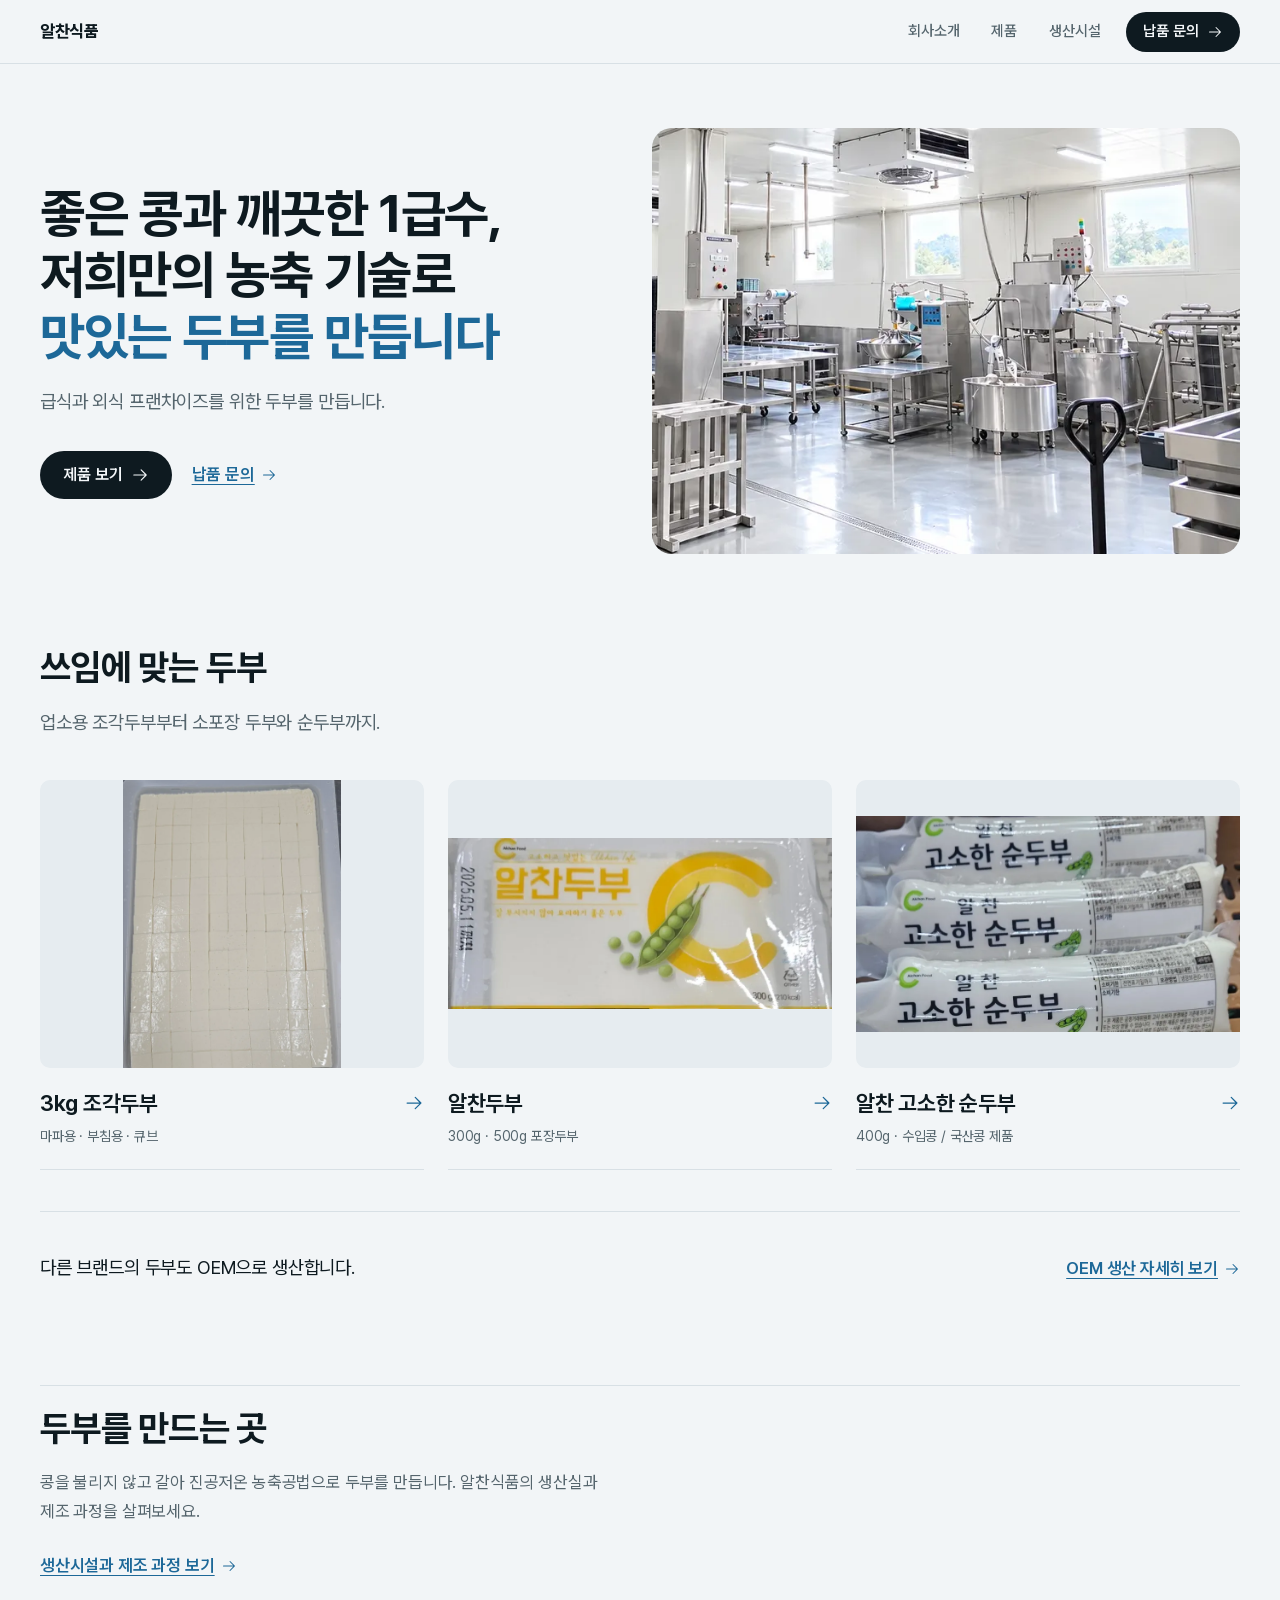
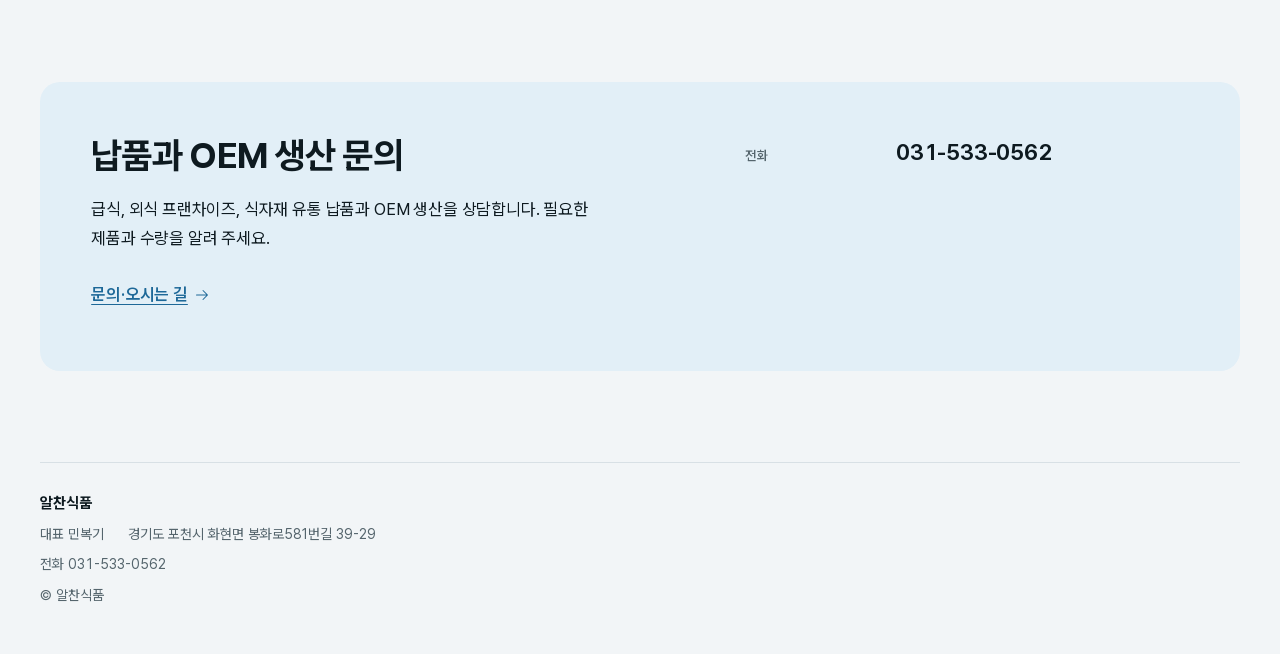
==== index.html @ 5a68316f "Deploy clearer mobile navigation and shorter homepage" ====
<!doctype html>
<html lang="ko">
<head>
<meta charset="utf-8">
<meta name="viewport" content="width=device-width, initial-scale=1">
<meta name="robots" content="noindex">
<title>알찬식품 | 1급수 지하수로 만드는 두부</title>
<meta name="description" content="경기도 포천의 두부 제조사 알찬식품입니다. 1급수 지하수로 급식과 외식 프랜차이즈용 두부를 만들고, OEM 생산을 합니다.">
<meta name="color-scheme" content="light dark">
<meta name="theme-color" content="#F2F5F7" media="(prefers-color-scheme: light)">
<meta name="theme-color" content="#0D1519" media="(prefers-color-scheme: dark)">
<meta property="og:type" content="website">
<meta property="og:locale" content="ko_KR">
<meta property="og:site_name" content="알찬식품">
<meta property="og:title" content="알찬식품 | 1급수 지하수로 만드는 두부">
<meta property="og:description" content="경기도 포천의 두부 제조사 알찬식품입니다. 1급수 지하수로 급식과 외식 프랜차이즈용 두부를 만들고, OEM 생산을 합니다.">
<link rel="icon" href="assets/favicon.svg" type="image/svg+xml">
<link rel="preload" as="image" href="assets/img/hero-production-room.webp" imagesrcset="assets/img/hero-production-room-720.webp 720w, assets/img/hero-production-room.webp 888w" imagesizes="(min-width: 64em) 608px, (min-width: 48em) 640px, calc(100vw - 32px)" fetchpriority="high">
<link rel="stylesheet" href="assets/fonts/pretendard/pretendardvariable-dynamic-subset.css">
<link rel="stylesheet" href="assets/css/site.css">
<script src="assets/js/site.js" defer></script>
<noscript><style>@media (max-width: 47.99em) { .site-header { position: static; height: auto; } .site-header__bar { flex-wrap: wrap; min-height: var(--header-h); } .menu-toggle { display: none; } .site-nav { display: block; width: 100%; padding-bottom: var(--sp-4); } }</style></noscript>
</head>
<body class="home">
<svg class="sprite" width="0" height="0" aria-hidden="true" focusable="false"><symbol id="i-arrow-right" viewBox="0 0 256 256"><path d="M221.66,133.66l-72,72a8,8,0,0,1-11.32-11.32L196.69,136H40a8,8,0,0,1,0-16H196.69L138.34,61.66a8,8,0,0,1,11.32-11.32l72,72A8,8,0,0,1,221.66,133.66Z"/></symbol><symbol id="i-list" viewBox="0 0 256 256"><path d="M224,128a8,8,0,0,1-8,8H40a8,8,0,0,1,0-16H216A8,8,0,0,1,224,128ZM40,72H216a8,8,0,0,0,0-16H40a8,8,0,0,0,0,16ZM216,184H40a8,8,0,0,0,0,16H216a8,8,0,0,0,0-16Z"/></symbol><symbol id="i-x" viewBox="0 0 256 256"><path d="M205.66,194.34a8,8,0,0,1-11.32,11.32L128,139.31,61.66,205.66a8,8,0,0,1-11.32-11.32L116.69,128,50.34,61.66A8,8,0,0,1,61.66,50.34L128,116.69l66.34-66.35a8,8,0,0,1,11.32,11.32L139.31,128Z"/></symbol></svg>
<a class="skip" href="#main">본문 바로가기</a>
<header class="site-header">
  <div class="wrap site-header__bar">
    <a class="brand" href="index.html" aria-current="page">알찬식품</a>
    <button class="menu-toggle" type="button" aria-expanded="false" aria-controls="site-nav" aria-label="메뉴"><svg class="icon i-open" aria-hidden="true"><use href="#i-list"/></svg><svg class="icon i-close" aria-hidden="true"><use href="#i-x"/></svg></button>
    <nav class="site-nav" id="site-nav" aria-label="주 메뉴">
      <ul class="site-nav__list">
        <li class="site-nav__home"><a href="index.html" aria-current="page">홈</a></li>
        <li><a href="about.html">회사소개</a></li><li><a href="products.html">제품</a></li><li><a href="facility.html">생산시설</a></li>
      </ul>
      <a class="btn btn--sm site-nav__cta" href="contact.html">납품 문의<svg class="icon" aria-hidden="true"><use href="#i-arrow-right"/></svg></a>
      <a class="site-nav__tel num" href="tel:031-533-0562">전화 031-533-0562</a>
    </nav>
  </div>
</header>
<main id="main" tabindex="-1">
<section class="hero" id="top">
  <div class="wrap hero__grid">
    <div class="hero__text">
      <h1 class="display"><span class="hero__line">좋은 콩과 깨끗한 1급수,</span> <span class="hero__line">저희만의 농축 기술로</span> <span class="hero__line hero__line--accent">맛있는 두부를 만듭니다</span></h1>
      <p class="lead">급식과 외식 프랜차이즈를 위한 두부를 만듭니다.</p>
      <div class="actions">
        <a class="btn" href="products.html">제품 보기<svg class="icon" aria-hidden="true"><use href="#i-arrow-right"/></svg></a>
        <a class="link" href="contact.html">납품 문의<svg class="icon" aria-hidden="true"><use href="#i-arrow-right"/></svg></a>
      </div>
    </div>
    <figure class="photo hero__media"><img src="assets/img/hero-production-room.webp" srcset="assets/img/hero-production-room-720.webp 720w, assets/img/hero-production-room.webp 888w" sizes="(min-width: 64em) 608px, (min-width: 48em) 640px, calc(100vw - 32px)" width="888" height="644" alt="스테인리스 설비가 놓인 알찬식품 두부 생산실" fetchpriority="high"></figure>
  </div>
</section>

<section class="sec" id="products">
  <div class="wrap">
    <div class="head">
      <h2>쓰임에 맞는 두부</h2>
      <p class="lead">업소용 조각두부부터 소포장 두부와 순두부까지.</p>
    </div>
    <div class="tiles tiles--choices">
      <article class="tile">
        <a class="product-choice" href="products.html#bulk">
          <figure class="photo"><img src="assets/img/tofu-cut-300.webp" width="900" height="1188" alt="" loading="lazy" decoding="async"></figure>
          <div class="product-choice__text">
            <h3 class="product-title-link">3kg 조각두부<svg class="icon" aria-hidden="true"><use href="#i-arrow-right"/></svg></h3>
            <p>마파용 · 부침용 · 큐브</p>
          </div>
        </a>
      </article>
      <article class="tile">
        <a class="product-choice" href="products.html#packaged">
          <figure class="photo"><img src="assets/img/alchan-300g-label.webp" width="900" height="400" alt="" loading="lazy" decoding="async"></figure>
          <div class="product-choice__text">
            <h3 class="product-title-link">알찬두부<svg class="icon" aria-hidden="true"><use href="#i-arrow-right"/></svg></h3>
            <p>300g · 500g 포장두부</p>
          </div>
        </a>
      </article>
      <article class="tile">
        <a class="product-choice" href="products.html#sundubu">
          <figure class="photo"><img src="assets/img/sundubu-row.webp" width="900" height="506" alt="" loading="lazy" decoding="async"></figure>
          <div class="product-choice__text">
            <h3 class="product-title-link">알찬 고소한 순두부<svg class="icon" aria-hidden="true"><use href="#i-arrow-right"/></svg></h3>
            <p>400g · 수입콩 / 국산콩 제품</p>
          </div>
        </a>
      </article>
    </div>
    <div class="cta-row gap-top" id="fields">
      <p>다른 브랜드의 두부도 OEM으로 생산합니다.</p>
      <a class="link" href="products.html#oem">OEM 생산 자세히 보기<svg class="icon" aria-hidden="true"><use href="#i-arrow-right"/></svg></a>
    </div>
  </div>
</section>

<section class="sec" id="method">
  <div class="wrap">
    <div class="group" id="hygiene">
      <div class="head">
        <h2>두부를 만드는 곳</h2>
        <p class="text">콩을 불리지 않고 갈아 진공저온 농축공법으로 두부를 만듭니다. 알찬식품의 생산실과 제조 과정을 살펴보세요.</p>
        <a class="link" href="facility.html">생산시설과 제조 과정 보기<svg class="icon" aria-hidden="true"><use href="#i-arrow-right"/></svg></a>
      </div>
    </div>
  </div>
</section>

<section class="sec" id="inquiry">
  <div class="wrap">
    <div class="panel">
      <div class="panel__text">
        <h2>납품과 OEM 생산 문의</h2>
        <p class="text">급식, 외식 프랜차이즈, 식자재 유통 납품과 OEM 생산을 상담합니다. 필요한 제품과 수량을 알려 주세요.</p>
      </div>
      <dl class="facts panel__contact">
        <div><dt>전화</dt><dd><a class="tel num" href="tel:031-533-0562">031-533-0562</a></dd></div>
      </dl>
      <a class="link panel__link" href="contact.html">문의·오시는 길<svg class="icon" aria-hidden="true"><use href="#i-arrow-right"/></svg></a>
    </div>
  </div>
</section>
</main>
<footer class="site-footer">
  <div class="wrap">
    <div class="site-footer__inner">
      <p class="site-footer__name">알찬식품</p>
      <p class="site-footer__row"><span>대표 민복기</span> <span>경기도 포천시 화현면 <span class="nowrap">봉화로581번길 39-29</span></span></p>
      <p class="site-footer__row num"><span>전화 <a href="tel:031-533-0562">031-533-0562</a></span></p>
      <p class="site-footer__copy">© 알찬식품</p>
    </div>
  </div>
</footer>
</body>
</html>
---- assets/fonts/pretendard/pretendardvariable-dynamic-subset.css ----
/*
Copyright (c) 2021 Kil Hyung-jin, with Reserved Font Name Pretendard.
https://github.com/orioncactus/pretendard

This Font Software is licensed under the SIL Open Font License, Version 1.1.
This license is copied below, and is also available with a FAQ at:
http://scripts.sil.org/OFL
*/
/* [0] */
@font-face {
	font-family: 'Pretendard Variable';
	font-style: normal;
	font-display: swap;
	font-weight: 45 920;
	src: url(./woff2-dynamic-subset/PretendardVariable.subset.0.woff2) format('woff2-variations');
	unicode-range: U+f9ca-fa0b, U+ff03-ff05, U+ff07, U+ff0a-ff0b, U+ff0d-ff19, U+ff1b, U+ff1d, U+ff20-ff5b, U+ff5d, U+ffe0-ffe3, U+ffe5-ffe6;
}

/* [1] */
@font-face {
	font-family: 'Pretendard Variable';
	font-style: normal;
	font-display: swap;
	font-weight: 45 920;
	src: url(./woff2-dynamic-subset/PretendardVariable.subset.1.woff2) format('woff2-variations');
	unicode-range: U+d723-d728, U+d72a-d733, U+d735-d748, U+d74a-d74f, U+d752-d753, U+d755-d757, U+d75a-d75f, U+d762-d764, U+d766-d768, U+d76a-d76b, U+d76d-d76f, U+d771-d787, U+d789-d78b, U+d78d-d78f, U+d791-d797, U+d79a, U+d79c, U+d79e-d7a3, U+f900-f909, U+f90b-f92e;
}

/* [2] */
@font-face {
	font-family: 'Pretendard Variable';
	font-style: normal;
	font-display: swap;
	font-weight: 45 920;
	src: url(./woff2-dynamic-subset/PretendardVariable.subset.2.woff2) format('woff2-variations');
	unicode-range: U+d679-d68b, U+d68e-d69e, U+d6a0, U+d6a2-d6a7, U+d6a9-d6c3, U+d6c6-d6c7, U+d6c9-d6cb, U+d6cd-d6d3, U+d6d5-d6d6, U+d6d8-d6e3, U+d6e5-d6e7, U+d6e9-d6fb, U+d6fd-d717, U+d719-d71f, U+d721-d722;
}

/* [3] */
@font-face {
	font-family: 'Pretendard Variable';
	font-style: normal;
	font-display: swap;
	font-weight: 45 920;
	src: url(./woff2-dynamic-subset/PretendardVariable.subset.3.woff2) format('woff2-variations');
	unicode-range: U+d5bc-d5c7, U+d5ca-d5cb, U+d5cd-d5cf, U+d5d1-d5d7, U+d5d9-d5da, U+d5dc, U+d5de-d5e3, U+d5e6-d5e7, U+d5e9-d5eb, U+d5ed-d5f6, U+d5f8, U+d5fa-d5ff, U+d602-d603, U+d605-d607, U+d609-d60f, U+d612-d613, U+d616-d61b, U+d61d-d637, U+d63a-d63b, U+d63d-d63f, U+d641-d647, U+d64a-d64c, U+d64e-d653, U+d656-d657, U+d659-d65b, U+d65d-d666, U+d668, U+d66a-d678;
}

/* [4] */
@font-face {
	font-family: 'Pretendard Variable';
	font-style: normal;
	font-display: swap;
	font-weight: 45 920;
	src: url(./woff2-dynamic-subset/PretendardVariable.subset.4.woff2) format('woff2-variations');
	unicode-range: U+d507, U+d509-d50b, U+d50d-d513, U+d515-d53b, U+d53e-d53f, U+d541-d543, U+d545-d54c, U+d54e, U+d550, U+d552-d557, U+d55a-d55b, U+d55d-d55f, U+d561-d564, U+d566-d567, U+d56a, U+d56c, U+d56e-d573, U+d576-d577, U+d579-d583, U+d585-d586, U+d58a-d5a4, U+d5a6-d5bb;
}

/* [5] */
@font-face {
	font-family: 'Pretendard Variable';
	font-style: normal;
	font-display: swap;
	font-weight: 45 920;
	src: url(./woff2-dynamic-subset/PretendardVariable.subset.5.woff2) format('woff2-variations');
	unicode-range: U+d464-d477, U+d47a-d47b, U+d47d-d47f, U+d481-d487, U+d489-d48a, U+d48c, U+d48e-d4e7, U+d4e9-d503, U+d505-d506;
}

/* [6] */
@font-face {
	font-family: 'Pretendard Variable';
	font-style: normal;
	font-display: swap;
	font-weight: 45 920;
	src: url(./woff2-dynamic-subset/PretendardVariable.subset.6.woff2) format('woff2-variations');
	unicode-range: U+d3bf-d3c7, U+d3ca-d3cf, U+d3d1-d3eb, U+d3ee-d3ef, U+d3f1-d3f3, U+d3f5-d3fb, U+d3fd-d400, U+d402-d45b, U+d45d-d463;
}

/* [7] */
@font-face {
	font-family: 'Pretendard Variable';
	font-style: normal;
	font-display: swap;
	font-weight: 45 920;
	src: url(./woff2-dynamic-subset/PretendardVariable.subset.7.woff2) format('woff2-variations');
	unicode-range: U+d2ff, U+d302-d304, U+d306-d30b, U+d30f, U+d311-d313, U+d315-d31b, U+d31e, U+d322-d324, U+d326-d327, U+d32a-d32b, U+d32d-d32f, U+d331-d337, U+d339-d33c, U+d33e-d37b, U+d37e-d37f, U+d381-d383, U+d385-d38b, U+d38e-d390, U+d392-d397, U+d39a-d39b, U+d39d-d39f, U+d3a1-d3a7, U+d3a9-d3aa, U+d3ac, U+d3ae-d3b3, U+d3b5-d3b7, U+d3b9-d3bb, U+d3bd-d3be;
}

/* [8] */
@font-face {
	font-family: 'Pretendard Variable';
	font-style: normal;
	font-display: swap;
	font-weight: 45 920;
	src: url(./woff2-dynamic-subset/PretendardVariable.subset.8.woff2) format('woff2-variations');
	unicode-range: U+d257-d27f, U+d281-d29b, U+d29d-d29f, U+d2a1-d2ab, U+d2ad-d2b7, U+d2ba-d2bb, U+d2bd-d2bf, U+d2c1-d2c7, U+d2c9-d2ef, U+d2f2-d2f3, U+d2f5-d2f7, U+d2f9-d2fe;
}

/* [9] */
@font-face {
	font-family: 'Pretendard Variable';
	font-style: normal;
	font-display: swap;
	font-weight: 45 920;
	src: url(./woff2-dynamic-subset/PretendardVariable.subset.9.woff2) format('woff2-variations');
	unicode-range: U+d1b4, U+d1b6-d1f3, U+d1f5-d22b, U+d22e-d22f, U+d231-d233, U+d235-d23b, U+d23d-d240, U+d242-d256;
}

/* [10] */
@font-face {
	font-family: 'Pretendard Variable';
	font-style: normal;
	font-display: swap;
	font-weight: 45 920;
	src: url(./woff2-dynamic-subset/PretendardVariable.subset.10.woff2) format('woff2-variations');
	unicode-range: U+d105-d12f, U+d132-d133, U+d135-d137, U+d139-d13f, U+d141-d142, U+d144, U+d146-d14b, U+d14e-d14f, U+d151-d153, U+d155-d15b, U+d15e-d187, U+d189-d19f, U+d1a2-d1a3, U+d1a5-d1a7, U+d1a9-d1af, U+d1b2-d1b3;
}

/* [11] */
@font-face {
	font-family: 'Pretendard Variable';
	font-style: normal;
	font-display: swap;
	font-weight: 45 920;
	src: url(./woff2-dynamic-subset/PretendardVariable.subset.11.woff2) format('woff2-variations');
	unicode-range: U+d04b-d04f, U+d051-d057, U+d059-d06b, U+d06d-d06f, U+d071-d073, U+d075-d07b, U+d07e-d0a3, U+d0a6-d0a7, U+d0a9-d0ab, U+d0ad-d0b3, U+d0b6, U+d0b8, U+d0ba-d0bf, U+d0c2-d0c3, U+d0c5-d0c7, U+d0c9-d0cf, U+d0d2, U+d0d6-d0db, U+d0de-d0df, U+d0e1-d0e3, U+d0e5-d0eb, U+d0ee-d0f0, U+d0f2-d104;
}

/* [12] */
@font-face {
	font-family: 'Pretendard Variable';
	font-style: normal;
	font-display: swap;
	font-weight: 45 920;
	src: url(./woff2-dynamic-subset/PretendardVariable.subset.12.woff2) format('woff2-variations');
	unicode-range: U+cfa2-cfc3, U+cfc5-cfdf, U+cfe2-cfe3, U+cfe5-cfe7, U+cfe9-cff4, U+cff6-cffb, U+cffd-cfff, U+d001-d003, U+d005-d017, U+d019-d033, U+d036-d037, U+d039-d03b, U+d03d-d04a;
}

/* [13] */
@font-face {
	font-family: 'Pretendard Variable';
	font-style: normal;
	font-display: swap;
	font-weight: 45 920;
	src: url(./woff2-dynamic-subset/PretendardVariable.subset.13.woff2) format('woff2-variations');
	unicode-range: U+cef0-cef3, U+cef6, U+cef9-ceff, U+cf01-cf03, U+cf05-cf07, U+cf09-cf0f, U+cf11-cf12, U+cf14-cf1b, U+cf1d-cf1f, U+cf21-cf2f, U+cf31-cf53, U+cf56-cf57, U+cf59-cf5b, U+cf5d-cf63, U+cf66, U+cf68, U+cf6a-cf6f, U+cf71-cf84, U+cf86-cf8b, U+cf8d-cfa1;
}

/* [14] */
@font-face {
	font-family: 'Pretendard Variable';
	font-style: normal;
	font-display: swap;
	font-weight: 45 920;
	src: url(./woff2-dynamic-subset/PretendardVariable.subset.14.woff2) format('woff2-variations');
	unicode-range: U+ce3c-ce57, U+ce5a-ce5b, U+ce5d-ce5f, U+ce61-ce67, U+ce6a, U+ce6c, U+ce6e-ce73, U+ce76-ce77, U+ce79-ce7b, U+ce7d-ce83, U+ce85-ce88, U+ce8a-ce8f, U+ce91-ce93, U+ce95-ce97, U+ce99-ce9f, U+cea2, U+cea4-ceab, U+cead-cee3, U+cee6-cee7, U+cee9-ceeb, U+ceed-ceef;
}

/* [15] */
@font-face {
	font-family: 'Pretendard Variable';
	font-style: normal;
	font-display: swap;
	font-weight: 45 920;
	src: url(./woff2-dynamic-subset/PretendardVariable.subset.15.woff2) format('woff2-variations');
	unicode-range: U+cd92-cd93, U+cd96-cd97, U+cd99-cd9b, U+cd9d-cda3, U+cda6-cda8, U+cdaa-cdaf, U+cdb1-cdc3, U+cdc5-cdcb, U+cdcd-cde7, U+cde9-ce03, U+ce05-ce1f, U+ce22-ce34, U+ce36-ce3b;
}

/* [16] */
@font-face {
	font-family: 'Pretendard Variable';
	font-style: normal;
	font-display: swap;
	font-weight: 45 920;
	src: url(./woff2-dynamic-subset/PretendardVariable.subset.16.woff2) format('woff2-variations');
	unicode-range: U+ccef-cd07, U+cd0a-cd0b, U+cd0d-cd1a, U+cd1c, U+cd1e-cd2b, U+cd2d-cd5b, U+cd5d-cd77, U+cd79-cd91;
}

/* [17] */
@font-face {
	font-family: 'Pretendard Variable';
	font-style: normal;
	font-display: swap;
	font-weight: 45 920;
	src: url(./woff2-dynamic-subset/PretendardVariable.subset.17.woff2) format('woff2-variations');
	unicode-range: U+cc3f-cc43, U+cc46-cc47, U+cc49-cc4b, U+cc4d-cc53, U+cc55-cc58, U+cc5a-cc5f, U+cc61-cc97, U+cc9a-cc9b, U+cc9d-cc9f, U+cca1-cca7, U+ccaa, U+ccac, U+ccae-ccb3, U+ccb6-ccb7, U+ccb9-ccbb, U+ccbd-cccf, U+ccd1-cce3, U+cce5-ccee;
}

/* [18] */
@font-face {
	font-family: 'Pretendard Variable';
	font-style: normal;
	font-display: swap;
	font-weight: 45 920;
	src: url(./woff2-dynamic-subset/PretendardVariable.subset.18.woff2) format('woff2-variations');
	unicode-range: U+cb91-cbd3, U+cbd5-cbe3, U+cbe5-cc0b, U+cc0e-cc0f, U+cc11-cc13, U+cc15-cc1b, U+cc1d-cc20, U+cc23-cc27, U+cc2a-cc2b, U+cc2d, U+cc2f, U+cc31-cc37, U+cc3a, U+cc3c;
}

/* [19] */
@font-face {
	font-family: 'Pretendard Variable';
	font-style: normal;
	font-display: swap;
	font-weight: 45 920;
	src: url(./woff2-dynamic-subset/PretendardVariable.subset.19.woff2) format('woff2-variations');
	unicode-range: U+caf4-cb47, U+cb4a-cb90;
}

/* [20] */
@font-face {
	font-family: 'Pretendard Variable';
	font-style: normal;
	font-display: swap;
	font-weight: 45 920;
	src: url(./woff2-dynamic-subset/PretendardVariable.subset.20.woff2) format('woff2-variations');
	unicode-range: U+ca4a-ca4b, U+ca4e-ca4f, U+ca51-ca53, U+ca55-ca5b, U+ca5d-ca60, U+ca62-ca83, U+ca85-cabb, U+cabe-cabf, U+cac1-cac3, U+cac5-cacb, U+cacd-cad0, U+cad2, U+cad4-cad8, U+cada-caf3;
}

/* [21] */
@font-face {
	font-family: 'Pretendard Variable';
	font-style: normal;
	font-display: swap;
	font-weight: 45 920;
	src: url(./woff2-dynamic-subset/PretendardVariable.subset.21.woff2) format('woff2-variations');
	unicode-range: U+c996-c997, U+c99a-c99c, U+c99e-c9bf, U+c9c2-c9c3, U+c9c5-c9c7, U+c9c9-c9cf, U+c9d2, U+c9d4, U+c9d7-c9d8, U+c9db, U+c9de-c9df, U+c9e1-c9e3, U+c9e5-c9e6, U+c9e8-c9eb, U+c9ee-c9f0, U+c9f2-c9f7, U+c9f9-ca0b, U+ca0d-ca28, U+ca2a-ca49;
}

/* [22] */
@font-face {
	font-family: 'Pretendard Variable';
	font-style: normal;
	font-display: swap;
	font-weight: 45 920;
	src: url(./woff2-dynamic-subset/PretendardVariable.subset.22.woff2) format('woff2-variations');
	unicode-range: U+c8e9-c8f4, U+c8f6-c8fb, U+c8fe-c8ff, U+c901-c903, U+c905-c90b, U+c90e-c910, U+c912-c917, U+c919-c92b, U+c92d-c94f, U+c951-c953, U+c955-c96b, U+c96d-c973, U+c975-c987, U+c98a-c98b, U+c98d-c98f, U+c991-c995;
}

/* [23] */
@font-face {
	font-family: 'Pretendard Variable';
	font-style: normal;
	font-display: swap;
	font-weight: 45 920;
	src: url(./woff2-dynamic-subset/PretendardVariable.subset.23.woff2) format('woff2-variations');
	unicode-range: U+c841-c84b, U+c84d-c86f, U+c872-c873, U+c875-c877, U+c879-c87f, U+c882-c884, U+c887-c88a, U+c88d-c8c3, U+c8c5-c8df, U+c8e1-c8e8;
}

/* [24] */
@font-face {
	font-family: 'Pretendard Variable';
	font-style: normal;
	font-display: swap;
	font-weight: 45 920;
	src: url(./woff2-dynamic-subset/PretendardVariable.subset.24.woff2) format('woff2-variations');
	unicode-range: U+c779-c77b, U+c77e-c782, U+c786, U+c78b, U+c78d, U+c78f, U+c792-c793, U+c795, U+c797, U+c799-c79f, U+c7a2, U+c7a7-c7ab, U+c7ae-c7bb, U+c7bd-c7c0, U+c7c2-c7c7, U+c7c9-c7dc, U+c7de-c7ff, U+c802-c803, U+c805-c807, U+c809, U+c80b-c80f, U+c812, U+c814, U+c817-c81b, U+c81e-c81f, U+c821-c823, U+c825-c82e, U+c830-c837, U+c839-c83b, U+c83d-c840;
}

/* [25] */
@font-face {
	font-family: 'Pretendard Variable';
	font-style: normal;
	font-display: swap;
	font-weight: 45 920;
	src: url(./woff2-dynamic-subset/PretendardVariable.subset.25.woff2) format('woff2-variations');
	unicode-range: U+c6bb-c6bf, U+c6c2, U+c6c4, U+c6c6-c6cb, U+c6ce-c6cf, U+c6d1-c6d3, U+c6d5-c6db, U+c6dd-c6df, U+c6e1-c6e7, U+c6e9-c6eb, U+c6ed-c6ef, U+c6f1-c6f8, U+c6fa-c703, U+c705-c707, U+c709-c70b, U+c70d-c716, U+c718, U+c71a-c71f, U+c722-c723, U+c725-c727, U+c729-c734, U+c736-c73b, U+c73e-c73f, U+c741-c743, U+c745-c74b, U+c74e-c750, U+c752-c757, U+c759-c773, U+c776-c777;
}

/* [26] */
@font-face {
	font-family: 'Pretendard Variable';
	font-style: normal;
	font-display: swap;
	font-weight: 45 920;
	src: url(./woff2-dynamic-subset/PretendardVariable.subset.26.woff2) format('woff2-variations');
	unicode-range: U+c5f5-c5fb, U+c5fe, U+c602-c605, U+c607, U+c609-c60f, U+c611-c61a, U+c61c-c623, U+c626-c627, U+c629-c62b, U+c62d, U+c62f-c632, U+c636, U+c638, U+c63a-c63f, U+c642-c643, U+c645-c647, U+c649-c652, U+c656-c65b, U+c65d-c65f, U+c661-c663, U+c665-c677, U+c679-c67b, U+c67d-c693, U+c696-c697, U+c699-c69b, U+c69d-c6a3, U+c6a6, U+c6a8, U+c6aa-c6af, U+c6b2-c6b3, U+c6b5-c6b7, U+c6b9-c6ba;
}

/* [27] */
@font-face {
	font-family: 'Pretendard Variable';
	font-style: normal;
	font-display: swap;
	font-weight: 45 920;
	src: url(./woff2-dynamic-subset/PretendardVariable.subset.27.woff2) format('woff2-variations');
	unicode-range: U+c517-c527, U+c52a-c52b, U+c52d-c52f, U+c531-c538, U+c53a, U+c53c, U+c53e-c543, U+c546-c547, U+c54b, U+c54d-c552, U+c556, U+c55a-c55b, U+c55d, U+c55f, U+c562-c563, U+c565-c567, U+c569-c56f, U+c572, U+c574, U+c576-c57b, U+c57e-c57f, U+c581-c583, U+c585-c586, U+c588-c58b, U+c58e, U+c590, U+c592-c596, U+c599-c5b3, U+c5b6-c5b7, U+c5ba, U+c5be-c5c3, U+c5ca-c5cb, U+c5cd, U+c5cf, U+c5d2-c5d3, U+c5d5-c5d7, U+c5d9-c5df, U+c5e1-c5e2, U+c5e4, U+c5e6-c5eb, U+c5ef, U+c5f1-c5f3;
}

/* [28] */
@font-face {
	font-family: 'Pretendard Variable';
	font-style: normal;
	font-display: swap;
	font-weight: 45 920;
	src: url(./woff2-dynamic-subset/PretendardVariable.subset.28.woff2) format('woff2-variations');
	unicode-range: U+c475-c4ef, U+c4f2-c4f3, U+c4f5-c4f7, U+c4f9-c4ff, U+c502-c50b, U+c50d-c516;
}

/* [29] */
@font-face {
	font-family: 'Pretendard Variable';
	font-style: normal;
	font-display: swap;
	font-weight: 45 920;
	src: url(./woff2-dynamic-subset/PretendardVariable.subset.29.woff2) format('woff2-variations');
	unicode-range: U+c3d0-c3d7, U+c3da-c3db, U+c3dd-c3de, U+c3e1-c3ec, U+c3ee-c3f3, U+c3f5-c42b, U+c42d-c463, U+c466-c474;
}

/* [30] */
@font-face {
	font-family: 'Pretendard Variable';
	font-style: normal;
	font-display: swap;
	font-weight: 45 920;
	src: url(./woff2-dynamic-subset/PretendardVariable.subset.30.woff2) format('woff2-variations');
	unicode-range: U+c32b-c367, U+c36a-c36b, U+c36d-c36f, U+c371-c377, U+c37a-c37b, U+c37e-c383, U+c385-c387, U+c389-c3cf;
}

/* [31] */
@font-face {
	font-family: 'Pretendard Variable';
	font-style: normal;
	font-display: swap;
	font-weight: 45 920;
	src: url(./woff2-dynamic-subset/PretendardVariable.subset.31.woff2) format('woff2-variations');
	unicode-range: U+c26a-c26b, U+c26d-c26f, U+c271-c273, U+c275-c27b, U+c27e-c287, U+c289-c28f, U+c291-c297, U+c299-c29a, U+c29c-c2a3, U+c2a5-c2a7, U+c2a9-c2ab, U+c2ad-c2b3, U+c2b6, U+c2b8, U+c2ba-c2bb, U+c2bd-c2db, U+c2de-c2df, U+c2e1-c2e2, U+c2e5-c2ea, U+c2ee, U+c2f0, U+c2f2-c2f5, U+c2f7, U+c2fa-c2fb, U+c2fd-c2ff, U+c301-c307, U+c309-c30c, U+c30e-c312, U+c315-c323, U+c325-c328, U+c32a;
}

/* [32] */
@font-face {
	font-family: 'Pretendard Variable';
	font-style: normal;
	font-display: swap;
	font-weight: 45 920;
	src: url(./woff2-dynamic-subset/PretendardVariable.subset.32.woff2) format('woff2-variations');
	unicode-range: U+c1bc-c1c3, U+c1c5-c1df, U+c1e1-c1fb, U+c1fd-c203, U+c205-c20c, U+c20e, U+c210-c217, U+c21a-c21b, U+c21d-c21e, U+c221-c227, U+c229-c22a, U+c22c, U+c22e, U+c230, U+c233-c24f, U+c251-c257, U+c259-c269;
}

/* [33] */
@font-face {
	font-family: 'Pretendard Variable';
	font-style: normal;
	font-display: swap;
	font-weight: 45 920;
	src: url(./woff2-dynamic-subset/PretendardVariable.subset.33.woff2) format('woff2-variations');
	unicode-range: U+c101-c11b, U+c11f, U+c121-c123, U+c125-c12b, U+c12e, U+c132-c137, U+c13a-c13b, U+c13d-c13f, U+c141-c147, U+c14a, U+c14c-c153, U+c155-c157, U+c159-c15b, U+c15d-c166, U+c169-c16f, U+c171-c177, U+c179-c18b, U+c18e-c18f, U+c191-c193, U+c195-c19b, U+c19d-c19e, U+c1a0, U+c1a2-c1a4, U+c1a6-c1bb;
}

/* [34] */
@font-face {
	font-family: 'Pretendard Variable';
	font-style: normal;
	font-display: swap;
	font-weight: 45 920;
	src: url(./woff2-dynamic-subset/PretendardVariable.subset.34.woff2) format('woff2-variations');
	unicode-range: U+c049-c057, U+c059-c05b, U+c05d-c05f, U+c061-c067, U+c069-c08f, U+c091-c0ab, U+c0ae-c0af, U+c0b1-c0b3, U+c0b5, U+c0b7-c0bb, U+c0be, U+c0c2-c0c7, U+c0ca-c0cb, U+c0cd-c0cf, U+c0d1-c0d7, U+c0d9-c0da, U+c0dc, U+c0de-c0e3, U+c0e5-c0eb, U+c0ed-c0f3, U+c0f6, U+c0f8, U+c0fa-c0ff;
}

/* [35] */
@font-face {
	font-family: 'Pretendard Variable';
	font-style: normal;
	font-display: swap;
	font-weight: 45 920;
	src: url(./woff2-dynamic-subset/PretendardVariable.subset.35.woff2) format('woff2-variations');
	unicode-range: U+bfa7-bfaf, U+bfb1-bfc4, U+bfc6-bfcb, U+bfce-bfcf, U+bfd1-bfd3, U+bfd5-bfdb, U+bfdd-c048;
}

/* [36] */
@font-face {
	font-family: 'Pretendard Variable';
	font-style: normal;
	font-display: swap;
	font-weight: 45 920;
	src: url(./woff2-dynamic-subset/PretendardVariable.subset.36.woff2) format('woff2-variations');
	unicode-range: U+bf07, U+bf09-bf3f, U+bf41-bf4f, U+bf52-bf54, U+bf56-bfa6;
}

/* [37] */
@font-face {
	font-family: 'Pretendard Variable';
	font-style: normal;
	font-display: swap;
	font-weight: 45 920;
	src: url(./woff2-dynamic-subset/PretendardVariable.subset.37.woff2) format('woff2-variations');
	unicode-range: U+be56, U+be58, U+be5c-be5f, U+be62-be63, U+be65-be67, U+be69-be74, U+be76-be7b, U+be7e-be7f, U+be81-be8e, U+be90, U+be92-bea7, U+bea9-becf, U+bed2-bed3, U+bed5-bed6, U+bed9-bee3, U+bee6-bf06;
}

/* [38] */
@font-face {
	font-family: 'Pretendard Variable';
	font-style: normal;
	font-display: swap;
	font-weight: 45 920;
	src: url(./woff2-dynamic-subset/PretendardVariable.subset.38.woff2) format('woff2-variations');
	unicode-range: U+bdb0-bdd3, U+bdd5-bdef, U+bdf1-be0b, U+be0d-be0f, U+be11-be13, U+be15-be43, U+be46-be47, U+be49-be4b, U+be4d-be53;
}

/* [39] */
@font-face {
	font-family: 'Pretendard Variable';
	font-style: normal;
	font-display: swap;
	font-weight: 45 920;
	src: url(./woff2-dynamic-subset/PretendardVariable.subset.39.woff2) format('woff2-variations');
	unicode-range: U+bd03, U+bd06, U+bd08, U+bd0a-bd0f, U+bd11-bd22, U+bd25-bd47, U+bd49-bd58, U+bd5a-bd7f, U+bd82-bd83, U+bd85-bd87, U+bd8a-bd8f, U+bd91-bd92, U+bd94, U+bd96-bd98, U+bd9a-bdaf;
}

/* [40] */
@font-face {
	font-family: 'Pretendard Variable';
	font-style: normal;
	font-display: swap;
	font-weight: 45 920;
	src: url(./woff2-dynamic-subset/PretendardVariable.subset.40.woff2) format('woff2-variations');
	unicode-range: U+bc4e-bc83, U+bc86-bc87, U+bc89-bc8b, U+bc8d-bc93, U+bc96, U+bc98, U+bc9b-bc9f, U+bca2-bca3, U+bca5-bca7, U+bca9-bcb2, U+bcb4-bcbb, U+bcbe-bcbf, U+bcc1-bcc3, U+bcc5-bccc, U+bcce-bcd0, U+bcd2-bcd4, U+bcd6-bcf3, U+bcf7, U+bcf9-bcfb, U+bcfd-bd02;
}

/* [41] */
@font-face {
	font-family: 'Pretendard Variable';
	font-style: normal;
	font-display: swap;
	font-weight: 45 920;
	src: url(./woff2-dynamic-subset/PretendardVariable.subset.41.woff2) format('woff2-variations');
	unicode-range: U+bb90-bba3, U+bba5-bbab, U+bbad-bbbf, U+bbc1-bbf7, U+bbfa-bbfb, U+bbfd-bbfe, U+bc01-bc07, U+bc09-bc0a, U+bc0e, U+bc10, U+bc12-bc13, U+bc17, U+bc19-bc1a, U+bc1e, U+bc20-bc23, U+bc26, U+bc28, U+bc2a-bc2c, U+bc2e-bc2f, U+bc32-bc33, U+bc35-bc37, U+bc39-bc3f, U+bc41-bc42, U+bc44, U+bc46-bc48, U+bc4a-bc4d;
}

/* [42] */
@font-face {
	font-family: 'Pretendard Variable';
	font-style: normal;
	font-display: swap;
	font-weight: 45 920;
	src: url(./woff2-dynamic-subset/PretendardVariable.subset.42.woff2) format('woff2-variations');
	unicode-range: U+bae6-bafb, U+bafd-bb17, U+bb19-bb33, U+bb37, U+bb39-bb3a, U+bb3d-bb43, U+bb45-bb46, U+bb48, U+bb4a-bb4f, U+bb51-bb53, U+bb55-bb57, U+bb59-bb62, U+bb64-bb8f;
}

/* [43] */
@font-face {
	font-family: 'Pretendard Variable';
	font-style: normal;
	font-display: swap;
	font-weight: 45 920;
	src: url(./woff2-dynamic-subset/PretendardVariable.subset.43.woff2) format('woff2-variations');
	unicode-range: U+ba30-ba37, U+ba3a-ba3b, U+ba3d-ba3f, U+ba41-ba47, U+ba49-ba4a, U+ba4c, U+ba4e-ba53, U+ba56-ba57, U+ba59-ba5b, U+ba5d-ba63, U+ba65-ba66, U+ba68-ba6f, U+ba71-ba73, U+ba75-ba77, U+ba79-ba84, U+ba86, U+ba88-baa7, U+baaa, U+baad-baaf, U+bab1-bab7, U+baba, U+babc, U+babe-bae5;
}

/* [44] */
@font-face {
	font-family: 'Pretendard Variable';
	font-style: normal;
	font-display: swap;
	font-weight: 45 920;
	src: url(./woff2-dynamic-subset/PretendardVariable.subset.44.woff2) format('woff2-variations');
	unicode-range: U+b96e-b973, U+b976-b977, U+b979-b97b, U+b97d-b983, U+b986, U+b988, U+b98a-b98d, U+b98f-b9ab, U+b9ae-b9af, U+b9b1-b9b3, U+b9b5-b9bb, U+b9be, U+b9c0, U+b9c2-b9c7, U+b9ca-b9cb, U+b9cd, U+b9d2-b9d7, U+b9da, U+b9dc, U+b9df-b9e0, U+b9e2, U+b9e6-b9e7, U+b9e9-b9f3, U+b9f6, U+b9f8, U+b9fb-ba2f;
}

/* [45] */
@font-face {
	font-family: 'Pretendard Variable';
	font-style: normal;
	font-display: swap;
	font-weight: 45 920;
	src: url(./woff2-dynamic-subset/PretendardVariable.subset.45.woff2) format('woff2-variations');
	unicode-range: U+b8bf-b8cb, U+b8cd-b8e0, U+b8e2-b8e7, U+b8ea-b8eb, U+b8ed-b8ef, U+b8f1-b8f7, U+b8fa, U+b8fc, U+b8fe-b903, U+b905-b917, U+b919-b91f, U+b921-b93b, U+b93d-b957, U+b95a-b95b, U+b95d-b95f, U+b961-b967, U+b969-b96c;
}

/* [46] */
@font-face {
	font-family: 'Pretendard Variable';
	font-style: normal;
	font-display: swap;
	font-weight: 45 920;
	src: url(./woff2-dynamic-subset/PretendardVariable.subset.46.woff2) format('woff2-variations');
	unicode-range: U+b80d-b80f, U+b811-b817, U+b81a, U+b81c-b823, U+b826-b827, U+b829-b82b, U+b82d-b833, U+b836, U+b83a-b83f, U+b841-b85b, U+b85e-b85f, U+b861-b863, U+b865-b86b, U+b86e, U+b870, U+b872-b8af, U+b8b1-b8be;
}

/* [47] */
@font-face {
	font-family: 'Pretendard Variable';
	font-style: normal;
	font-display: swap;
	font-weight: 45 920;
	src: url(./woff2-dynamic-subset/PretendardVariable.subset.47.woff2) format('woff2-variations');
	unicode-range: U+b74d-b75f, U+b761-b763, U+b765-b774, U+b776-b77b, U+b77e-b77f, U+b781-b783, U+b785-b78b, U+b78e, U+b792-b796, U+b79a-b79b, U+b79d-b7a7, U+b7aa, U+b7ae-b7b3, U+b7b6-b7c8, U+b7ca-b7eb, U+b7ee-b7ef, U+b7f1-b7f3, U+b7f5-b7fb, U+b7fe, U+b802-b806, U+b80a-b80b;
}

/* [48] */
@font-face {
	font-family: 'Pretendard Variable';
	font-style: normal;
	font-display: swap;
	font-weight: 45 920;
	src: url(./woff2-dynamic-subset/PretendardVariable.subset.48.woff2) format('woff2-variations');
	unicode-range: U+b6a7-b6aa, U+b6ac-b6b0, U+b6b2-b6ef, U+b6f1-b727, U+b72a-b72b, U+b72d-b72e, U+b731-b737, U+b739-b73a, U+b73c-b743, U+b745-b74c;
}

/* [49] */
@font-face {
	font-family: 'Pretendard Variable';
	font-style: normal;
	font-display: swap;
	font-weight: 45 920;
	src: url(./woff2-dynamic-subset/PretendardVariable.subset.49.woff2) format('woff2-variations');
	unicode-range: U+b605-b60f, U+b612-b617, U+b619-b624, U+b626-b69b, U+b69e-b6a3, U+b6a5-b6a6;
}

/* [50] */
@font-face {
	font-family: 'Pretendard Variable';
	font-style: normal;
	font-display: swap;
	font-weight: 45 920;
	src: url(./woff2-dynamic-subset/PretendardVariable.subset.50.woff2) format('woff2-variations');
	unicode-range: U+b55f, U+b562-b583, U+b585-b59f, U+b5a2-b5a3, U+b5a5-b5a7, U+b5a9-b5b2, U+b5b5-b5ba, U+b5bd-b604;
}

/* [51] */
@font-face {
	font-family: 'Pretendard Variable';
	font-style: normal;
	font-display: swap;
	font-weight: 45 920;
	src: url(./woff2-dynamic-subset/PretendardVariable.subset.51.woff2) format('woff2-variations');
	unicode-range: U+b4a5-b4b6, U+b4b8-b4bf, U+b4c1-b4c7, U+b4c9-b4db, U+b4de-b4df, U+b4e1-b4e2, U+b4e5-b4eb, U+b4ee, U+b4f0, U+b4f2-b513, U+b516-b517, U+b519-b51a, U+b51d-b523, U+b526, U+b528, U+b52b-b52f, U+b532-b533, U+b535-b537, U+b539-b53f, U+b541-b544, U+b546-b54b, U+b54d-b54f, U+b551-b55b, U+b55d-b55e;
}

/* [52] */
@font-face {
	font-family: 'Pretendard Variable';
	font-style: normal;
	font-display: swap;
	font-weight: 45 920;
	src: url(./woff2-dynamic-subset/PretendardVariable.subset.52.woff2) format('woff2-variations');
	unicode-range: U+b3f8-b3fb, U+b3fd-b40f, U+b411-b417, U+b419-b41b, U+b41d-b41f, U+b421-b427, U+b42a-b42b, U+b42d-b44f, U+b452-b453, U+b455-b457, U+b459-b45f, U+b462-b464, U+b466-b46b, U+b46d-b47f, U+b481-b4a3;
}

/* [53] */
@font-face {
	font-family: 'Pretendard Variable';
	font-style: normal;
	font-display: swap;
	font-weight: 45 920;
	src: url(./woff2-dynamic-subset/PretendardVariable.subset.53.woff2) format('woff2-variations');
	unicode-range: U+b342-b353, U+b356-b357, U+b359-b35b, U+b35d-b35e, U+b360-b363, U+b366, U+b368, U+b36a-b36d, U+b36f, U+b372-b373, U+b375-b377, U+b379-b37f, U+b381-b382, U+b384, U+b386-b38b, U+b38d-b3c3, U+b3c6-b3c7, U+b3c9-b3ca, U+b3cd-b3d3, U+b3d6, U+b3d8, U+b3da-b3f7;
}

/* [54] */
@font-face {
	font-family: 'Pretendard Variable';
	font-style: normal;
	font-display: swap;
	font-weight: 45 920;
	src: url(./woff2-dynamic-subset/PretendardVariable.subset.54.woff2) format('woff2-variations');
	unicode-range: U+b27c-b283, U+b285-b28f, U+b292-b293, U+b295-b297, U+b29a-b29f, U+b2a1-b2a4, U+b2a7-b2a9, U+b2ab, U+b2ad-b2c7, U+b2ca-b2cb, U+b2cd-b2cf, U+b2d1-b2d7, U+b2da, U+b2dc, U+b2de-b2e3, U+b2e7, U+b2e9-b2ea, U+b2ef-b2f3, U+b2f6, U+b2f8, U+b2fa-b2fb, U+b2fd-b2fe, U+b302-b303, U+b305-b307, U+b309-b30f, U+b312, U+b316-b31b, U+b31d-b341;
}

/* [55] */
@font-face {
	font-family: 'Pretendard Variable';
	font-style: normal;
	font-display: swap;
	font-weight: 45 920;
	src: url(./woff2-dynamic-subset/PretendardVariable.subset.55.woff2) format('woff2-variations');
	unicode-range: U+b1d6-b1e7, U+b1e9-b1fc, U+b1fe-b203, U+b206-b207, U+b209-b20b, U+b20d-b213, U+b216-b21f, U+b221-b257, U+b259-b273, U+b275-b27b;
}

/* [56] */
@font-face {
	font-family: 'Pretendard Variable';
	font-style: normal;
	font-display: swap;
	font-weight: 45 920;
	src: url(./woff2-dynamic-subset/PretendardVariable.subset.56.woff2) format('woff2-variations');
	unicode-range: U+b120-b122, U+b126-b127, U+b129-b12b, U+b12d-b133, U+b136, U+b138, U+b13a-b13f, U+b142-b143, U+b145-b14f, U+b151-b153, U+b156-b157, U+b159-b177, U+b17a-b17b, U+b17d-b17f, U+b181-b187, U+b189-b18c, U+b18e-b191, U+b195-b1a7, U+b1a9-b1cb, U+b1cd-b1d5;
}

/* [57] */
@font-face {
	font-family: 'Pretendard Variable';
	font-style: normal;
	font-display: swap;
	font-weight: 45 920;
	src: url(./woff2-dynamic-subset/PretendardVariable.subset.57.woff2) format('woff2-variations');
	unicode-range: U+b05f-b07b, U+b07e-b07f, U+b081-b083, U+b085-b08b, U+b08d-b097, U+b09b, U+b09d-b09f, U+b0a2-b0a7, U+b0aa, U+b0b0, U+b0b2, U+b0b6-b0b7, U+b0b9-b0bb, U+b0bd-b0c3, U+b0c6-b0c7, U+b0ca-b0cf, U+b0d1-b0df, U+b0e1-b0e4, U+b0e6-b107, U+b10a-b10b, U+b10d-b10f, U+b111-b112, U+b114-b117, U+b119-b11a, U+b11c-b11f;
}

/* [58] */
@font-face {
	font-family: 'Pretendard Variable';
	font-style: normal;
	font-display: swap;
	font-weight: 45 920;
	src: url(./woff2-dynamic-subset/PretendardVariable.subset.58.woff2) format('woff2-variations');
	unicode-range: U+afac-afb7, U+afba-afbb, U+afbd-afbf, U+afc1-afc6, U+afca-afcc, U+afce-afd3, U+afd5-afe7, U+afe9-afef, U+aff1-b00b, U+b00d-b00f, U+b011-b013, U+b015-b01b, U+b01d-b027, U+b029-b043, U+b045-b047, U+b049, U+b04b, U+b04d-b052, U+b055-b056, U+b058-b05c, U+b05e;
}

/* [59] */
@font-face {
	font-family: 'Pretendard Variable';
	font-style: normal;
	font-display: swap;
	font-weight: 45 920;
	src: url(./woff2-dynamic-subset/PretendardVariable.subset.59.woff2) format('woff2-variations');
	unicode-range: U+af03-af07, U+af09-af2b, U+af2e-af33, U+af35-af3b, U+af3e-af40, U+af44-af47, U+af4a-af5c, U+af5e-af63, U+af65-af7f, U+af81-afab;
}

/* [60] */
@font-face {
	font-family: 'Pretendard Variable';
	font-style: normal;
	font-display: swap;
	font-weight: 45 920;
	src: url(./woff2-dynamic-subset/PretendardVariable.subset.60.woff2) format('woff2-variations');
	unicode-range: U+ae56-ae5b, U+ae5e-ae60, U+ae62-ae64, U+ae66-ae67, U+ae69-ae6b, U+ae6d-ae83, U+ae85-aebb, U+aebf, U+aec1-aec3, U+aec5-aecb, U+aece, U+aed0, U+aed2-aed7, U+aed9-aef3, U+aef5-af02;
}

/* [61] */
@font-face {
	font-family: 'Pretendard Variable';
	font-style: normal;
	font-display: swap;
	font-weight: 45 920;
	src: url(./woff2-dynamic-subset/PretendardVariable.subset.61.woff2) format('woff2-variations');
	unicode-range: U+ad9c-ada3, U+ada5-adbf, U+adc1-adc3, U+adc5-adc7, U+adc9-add2, U+add4-addb, U+addd-addf, U+ade1-ade3, U+ade5-adf7, U+adfa-adfb, U+adfd-adff, U+ae02-ae07, U+ae0a, U+ae0c, U+ae0e-ae13, U+ae15-ae2f, U+ae31-ae33, U+ae35-ae37, U+ae39-ae3f, U+ae42, U+ae44, U+ae46-ae49, U+ae4b, U+ae4f, U+ae51-ae53, U+ae55;
}

/* [62] */
@font-face {
	font-family: 'Pretendard Variable';
	font-style: normal;
	font-display: swap;
	font-weight: 45 920;
	src: url(./woff2-dynamic-subset/PretendardVariable.subset.62.woff2) format('woff2-variations');
	unicode-range: U+ace2-ace3, U+ace5-ace6, U+ace9-acef, U+acf2, U+acf4, U+acf7-acfb, U+acfe-acff, U+ad01-ad03, U+ad05-ad0b, U+ad0d-ad10, U+ad12-ad1b, U+ad1d-ad33, U+ad35-ad48, U+ad4a-ad4f, U+ad51-ad6b, U+ad6e-ad6f, U+ad71-ad72, U+ad77-ad7c, U+ad7e, U+ad80, U+ad82-ad87, U+ad89-ad8b, U+ad8d-ad8f, U+ad91-ad9b;
}

/* [63] */
@font-face {
	font-family: 'Pretendard Variable';
	font-style: normal;
	font-display: swap;
	font-weight: 45 920;
	src: url(./woff2-dynamic-subset/PretendardVariable.subset.63.woff2) format('woff2-variations');
	unicode-range: U+ac25-ac2c, U+ac2e, U+ac30, U+ac32-ac37, U+ac39-ac3f, U+ac41-ac4c, U+ac4e-ac6f, U+ac72-ac73, U+ac75-ac76, U+ac79-ac7f, U+ac82, U+ac84-ac88, U+ac8a-ac8b, U+ac8d-ac8f, U+ac91-ac93, U+ac95-ac9b, U+ac9d-ac9e, U+aca1-aca7, U+acab, U+acad-acaf, U+acb1-acb7, U+acba-acbb, U+acbe-acc0, U+acc2-acc3, U+acc5-acdf;
}

/* [64] */
@font-face {
	font-family: 'Pretendard Variable';
	font-style: normal;
	font-display: swap;
	font-weight: 45 920;
	src: url(./woff2-dynamic-subset/PretendardVariable.subset.64.woff2) format('woff2-variations');
	unicode-range: U+99df, U+99ed, U+99f1, U+99ff, U+9a01, U+9a08, U+9a0e-9a0f, U+9a19, U+9a2b, U+9a30, U+9a36-9a37, U+9a40, U+9a43, U+9a45, U+9a4d, U+9a55, U+9a57, U+9a5a-9a5b, U+9a5f, U+9a62, U+9a65, U+9a69-9a6a, U+9aa8, U+9ab8, U+9ad3, U+9ae5, U+9aee, U+9b1a, U+9b27, U+9b2a, U+9b31, U+9b3c, U+9b41-9b45, U+9b4f, U+9b54, U+9b5a, U+9b6f, U+9b8e, U+9b91, U+9b9f, U+9bab, U+9bae, U+9bc9, U+9bd6, U+9be4, U+9be8, U+9c0d, U+9c10, U+9c12, U+9c15, U+9c25, U+9c32, U+9c3b, U+9c47, U+9c49, U+9c57, U+9ce5, U+9ce7, U+9ce9, U+9cf3-9cf4, U+9cf6, U+9d09, U+9d1b, U+9d26, U+9d28, U+9d3b, U+9d51, U+9d5d, U+9d60-9d61, U+9d6c, U+9d72, U+9da9, U+9daf, U+9db4, U+9dc4, U+9dd7, U+9df2, U+9df8-9dfa, U+9e1a, U+9e1e, U+9e75, U+9e79, U+9e7d, U+9e7f, U+9e92-9e93, U+9e97, U+9e9d, U+9e9f, U+9ea5, U+9eb4-9eb5, U+9ebb, U+9ebe, U+9ec3, U+9ecd-9ece, U+9ed4, U+9ed8, U+9edb-9edc, U+9ede, U+9ee8, U+9ef4, U+9f07-9f08, U+9f0e, U+9f13, U+9f20, U+9f3b, U+9f4a-9f4b, U+9f4e, U+9f52, U+9f5f, U+9f61, U+9f67, U+9f6a, U+9f6c, U+9f77, U+9f8d, U+9f90, U+9f95, U+9f9c, U+ac02-ac03, U+ac05-ac06, U+ac09-ac0f, U+ac17-ac18, U+ac1b, U+ac1e-ac1f, U+ac21-ac23;
}

/* [65] */
@font-face {
	font-family: 'Pretendard Variable';
	font-style: normal;
	font-display: swap;
	font-weight: 45 920;
	src: url(./woff2-dynamic-subset/PretendardVariable.subset.65.woff2) format('woff2-variations');
	unicode-range: U+338c-339c, U+339f-33a0, U+33a2-33cb, U+33cf-33d0, U+33d3, U+33d6, U+33d8, U+33db-33dd, U+4e01, U+4e03, U+4e07-4e08, U+4e11, U+4e14-4e15, U+4e18-4e19, U+4e1e, U+4e32, U+4e38-4e39, U+4e42-4e43, U+4e45, U+4e4d-4e4f, U+4e56, U+4e58-4e59, U+4e5d-4e5e, U+4e6b, U+4e6d, U+4e73, U+4e76-4e77, U+4e7e, U+4e82, U+4e86, U+4e88, U+4e8e, U+4e90-4e92, U+4e94-4e95, U+4e98, U+4e9b, U+4e9e, U+4ea1-4ea2, U+4ea4-4ea6, U+4ea8, U+4eab, U+4ead-4eae, U+4eb6, U+4ec0-4ec1, U+4ec4, U+4ec7, U+4ecb, U+4ecd, U+4ed4-4ed5, U+4ed7-4ed9, U+4edd, U+4edf, U+4ee4, U+4ef0, U+4ef2, U+4ef6-4ef7, U+4efb, U+4f01, U+4f09, U+4f0b, U+4f0d-4f11, U+4f2f, U+4f34, U+4f36, U+4f38, U+4f3a, U+4f3c-4f3d;
}

/* [66] */
@font-face {
	font-family: 'Pretendard Variable';
	font-style: normal;
	font-display: swap;
	font-weight: 45 920;
	src: url(./woff2-dynamic-subset/PretendardVariable.subset.66.woff2) format('woff2-variations');
	unicode-range: U+3136, U+3138, U+313a-3140, U+3143-3144, U+3150, U+3152, U+3154-3156, U+3158-315b, U+315d-315f, U+3162, U+3164-318c, U+318e, U+3200-321b, U+3231, U+3239, U+3251-325a, U+3260-327b, U+327e-327f, U+328a-3290, U+3294, U+329e, U+32a5, U+3380-3384, U+3388-338b;
}

/* [67] */
@font-face {
	font-family: 'Pretendard Variable';
	font-style: normal;
	font-display: swap;
	font-weight: 45 920;
	src: url(./woff2-dynamic-subset/PretendardVariable.subset.67.woff2) format('woff2-variations');
	unicode-range: U+2f7d, U+2f7f-2f8b, U+2f8e-2f90, U+2f92-2f97, U+2f99-2fa0, U+2fa2-2fa3, U+2fa5-2fa9, U+2fac-2fb1, U+2fb3-2fbc, U+2fc1-2fca, U+2fcd-2fd4, U+3003, U+3012-3019, U+301c, U+301e-3020, U+3036, U+3041, U+3043, U+3045, U+3047, U+3049, U+304e, U+3050, U+3052, U+3056, U+305a, U+305c, U+305e, U+3062, U+3065, U+306c, U+3070-307d, U+3080, U+3085, U+3087, U+308e, U+3090-3091, U+30a1, U+30a5, U+30a9, U+30ae, U+30b1-30b2, U+30b4, U+30b6, U+30bc-30be, U+30c2, U+30c5, U+30cc, U+30d2, U+30d4, U+30d8-30dd, U+30e4, U+30e6, U+30e8, U+30ee, U+30f0-30f2, U+30f4-30f6, U+3133, U+3135;
}

/* [68] */
@font-face {
	font-family: 'Pretendard Variable';
	font-style: normal;
	font-display: swap;
	font-weight: 45 920;
	src: url(./woff2-dynamic-subset/PretendardVariable.subset.68.woff2) format('woff2-variations');
	unicode-range: U+2541-254b, U+25a4-25a9, U+25b1, U+25b5, U+25b9, U+25bf, U+25c1, U+25c3, U+25c9-25ca, U+25cc, U+25ce, U+25d0-25d1, U+25e6, U+25ef, U+260f, U+261d, U+261f, U+262f, U+2660, U+2664, U+2667-2669, U+266d, U+266f, U+2716, U+271a, U+273d, U+2756, U+2776-277f, U+278a-2793, U+2963, U+2965, U+2ac5-2ac6, U+2acb-2acc, U+2f00, U+2f04, U+2f06, U+2f08, U+2f0a-2f0b, U+2f11-2f12, U+2f14, U+2f17-2f18, U+2f1c-2f1d, U+2f1f-2f20, U+2f23-2f26, U+2f28-2f29, U+2f2b, U+2f2d, U+2f2f-2f32, U+2f38, U+2f3c-2f40, U+2f42-2f4c, U+2f4f-2f52, U+2f54-2f58, U+2f5a-2f66, U+2f69-2f70, U+2f72-2f76, U+2f78, U+2f7a-2f7c;
}

/* [69] */
@font-face {
	font-family: 'Pretendard Variable';
	font-style: normal;
	font-display: swap;
	font-weight: 45 920;
	src: url(./woff2-dynamic-subset/PretendardVariable.subset.69.woff2) format('woff2-variations');
	unicode-range: U+2479-2487, U+249c-24d1, U+24d3-24d7, U+24d9-24e9, U+24eb-24f4, U+2500-2501, U+2503, U+250c-2513, U+2515-2516, U+2518-2540;
}

/* [70] */
@font-face {
	font-family: 'Pretendard Variable';
	font-style: normal;
	font-display: swap;
	font-weight: 45 920;
	src: url(./woff2-dynamic-subset/PretendardVariable.subset.70.woff2) format('woff2-variations');
	unicode-range: U+215b-215e, U+2162-2169, U+2170-2179, U+2195-2199, U+21b0-21b4, U+21bc, U+21c0, U+21c4-21c5, U+21cd, U+21cf-21d4, U+21e0-21e3, U+21e6-21e9, U+2200, U+2202-2203, U+2206-2209, U+220b-220c, U+220f, U+2211, U+2213, U+221a, U+221d-2220, U+2222, U+2225-2227, U+2229-222c, U+222e, U+2234-2237, U+223d, U+2243, U+2245, U+2248, U+2250-2253, U+225a, U+2260-2262, U+2264-2267, U+226a-226b, U+226e-2273, U+2276-2277, U+2279-227b, U+2280-2287, U+228a-228b, U+2295-2297, U+22a3-22a5, U+22bb-22bc, U+22ce-22cf, U+22da-22db, U+22ee-22ef, U+2306, U+2312, U+2314, U+2467-2478;
}

/* [71] */
@font-face {
	font-family: 'Pretendard Variable';
	font-style: normal;
	font-display: swap;
	font-weight: 45 920;
	src: url(./woff2-dynamic-subset/PretendardVariable.subset.71.woff2) format('woff2-variations');
	unicode-range: U+81-82, U+84, U+a2-a5, U+a7-a8, U+aa, U+ac, U+b1-b3, U+b6, U+b8-ba, U+bc-be, U+c0, U+c2, U+c6-cb, U+ce-d0, U+d4, U+d8-d9, U+db-dc, U+de-df, U+e6, U+eb, U+ee-f0, U+f4, U+f7-f9, U+fb, U+fe-ff, U+111, U+126-127, U+132-133, U+138, U+13f-142, U+149-14b, U+152-153, U+166-167, U+2bc, U+2c7, U+2d0, U+2d8-2d9, U+2db-2dd, U+391-394, U+396-3a1, U+3a3-3a9, U+3b2-3b6, U+3b8, U+3bc, U+3be-3c1, U+3c3-3c9, U+2010, U+2015-2016, U+2018-2019, U+201b, U+201f-2021, U+2025, U+2030, U+2033-2036, U+203c, U+203e, U+2042, U+2074, U+207a-207f, U+2081-2084, U+2109, U+2113, U+2116, U+2121, U+2126, U+212b, U+2153-2154;
}

/* [72] */
@font-face {
	font-family: 'Pretendard Variable';
	font-style: normal;
	font-display: swap;
	font-weight: 45 920;
	src: url(./woff2-dynamic-subset/PretendardVariable.subset.72.woff2) format('woff2-variations');
	unicode-range: U+e8, U+2da, U+2160, U+2194, U+3054, U+3058, U+306d, U+3086, U+308d, U+30ac, U+30bb, U+30c4, U+30cd-30ce, U+30e2, U+3132, U+3146, U+3149, U+339d, U+4e3b, U+4f0a, U+4fdd, U+4fe1, U+5409, U+540c, U+5834, U+592a-592b, U+5b9a, U+5dde, U+5e0c, U+5e73, U+5f0f, U+60f3, U+653f, U+661f, U+662f, U+667a, U+683c, U+6b4c, U+6c11, U+767c, U+76ee, U+76f4, U+77f3, U+79d1, U+7a7a, U+7b2c, U+7d22, U+8207, U+8a00, U+8a71, U+9280, U+9580, U+958b, U+96c6, U+9762, U+98df, U+9ed1, U+ac2d, U+adc8, U+add3, U+af48, U+b014, U+b134-b135, U+b158, U+b2aa, U+b35f, U+b6a4, U+b9cf, U+bb63, U+bd23, U+be91, U+c29b, U+c3f4, U+c42c, U+c55c, U+c573, U+c58f, U+c78c, U+c7dd, U+c8f5, U+cad1, U+cc48, U+cf10, U+cf20, U+d03c, U+d07d, U+d2a0, U+d30e, U+d38d, U+d3a8, U+d3c8, U+d5e5, U+d5f9, U+d6e4, U+f90a, U+ff02, U+ff1c;
}

/* [73] */
@font-face {
	font-family: 'Pretendard Variable';
	font-style: normal;
	font-display: swap;
	font-weight: 45 920;
	src: url(./woff2-dynamic-subset/PretendardVariable.subset.73.woff2) format('woff2-variations');
	unicode-range: U+3b1, U+2466, U+25a1, U+25a3, U+261c, U+3008-3009, U+305b, U+305d, U+3069, U+30a7, U+30ba, U+30cf, U+30ef, U+3151, U+3157, U+4e4b, U+4e5f, U+4e8c, U+4eca, U+4ed6, U+4f5b, U+50cf, U+5149, U+5165, U+5171, U+5229, U+529b, U+5316, U+539f, U+53f2, U+571f, U+5728, U+58eb, U+591c, U+5b78, U+5c11, U+5c55, U+5ddd, U+5e02, U+5fb7, U+60c5, U+610f, U+611f, U+6625, U+66f8, U+6797, U+679c, U+682a, U+6d2a, U+706b, U+7406, U+767b, U+76f8, U+77e5, U+7acb, U+898b, U+8a69, U+8def, U+8fd1, U+901a, U+90e8, U+91cd, U+975e, U+ae14, U+ae6c, U+aec0, U+afc7, U+afc9, U+b01c, U+b028, U+b308, U+b311, U+b314, U+b31c, U+b524, U+b560, U+b764, U+b920, U+b9e3, U+bd48, U+be7d, U+c0db, U+c231, U+c270, U+c2e3, U+c37d, U+c3ed, U+c530, U+c6a5, U+c6dc, U+c7a4, U+c954, U+c974, U+d000, U+d565, U+d667, U+d6c5, U+d79d, U+ff1e;
}

/* [74] */
@font-face {
	font-family: 'Pretendard Variable';
	font-style: normal;
	font-display: swap;
	font-weight: 45 920;
	src: url(./woff2-dynamic-subset/PretendardVariable.subset.74.woff2) format('woff2-variations');
	unicode-range: U+131, U+2032, U+2465, U+2642, U+3048, U+3051, U+3083-3084, U+308f, U+30c0, U+30d1, U+30d3, U+30d6, U+30df, U+30e7, U+3153, U+4e16, U+4e8b, U+4ee5, U+5206, U+52a0, U+52d5, U+53e4, U+53ef, U+54c1, U+57ce, U+597d, U+5b8c, U+5ea6, U+5f8c, U+5f97, U+6210, U+6240, U+624b, U+6728, U+6bd4, U+7236, U+7269, U+7279, U+738b, U+7528, U+7530, U+767e, U+798f, U+8005, U+8a18, U+90fd, U+91cc, U+9577, U+9593, U+98a8, U+ac20, U+acf6, U+ad90, U+af5d, U+af80, U+afcd, U+aff0, U+b0a1, U+b0b5, U+b1fd, U+b2fc, U+b380, U+b51b, U+b584, U+b5b3, U+b8fd, U+b93c, U+b9f4, U+bb44, U+bc08, U+bc27, U+bc49, U+be55, U+be64, U+bfb0, U+bfc5, U+c178, U+c21f, U+c314, U+c4f1, U+c58d, U+c664, U+c698, U+c6a7, U+c6c1, U+c9ed, U+cac0, U+cacc, U+cad9, U+ccb5, U+cdcc, U+d0e4, U+d143, U+d320, U+d330, U+d54d, U+ff06, U+ff1f, U+ff5e;
}

/* [75] */
@font-face {
	font-family: 'Pretendard Variable';
	font-style: normal;
	font-display: swap;
	font-weight: 45 920;
	src: url(./woff2-dynamic-subset/PretendardVariable.subset.75.woff2) format('woff2-variations');
	unicode-range: U+b4, U+20a9, U+20ac, U+2190, U+24d8, U+2502, U+2514, U+2592, U+25c7-25c8, U+2663, U+3060, U+3064, U+3081, U+3088, U+30a3, U+30a6, U+30aa, U+30b5, U+30c7, U+30ca-30cb, U+30d0, U+30e3, U+30e5, U+339e, U+4e09, U+4eac, U+4f5c, U+5167-5168, U+516c, U+51fa, U+5408, U+540d, U+591a, U+5b57, U+6211, U+65b9, U+660e, U+6642, U+6700, U+6b63, U+6e2f, U+7063, U+7532, U+793e, U+81ea, U+8272, U+82b1, U+897f, U+8eca, U+91ce, U+ac38, U+ad76, U+ae84, U+aecc, U+b07d, U+b0b1, U+b215, U+b2a0, U+b310, U+b3d7, U+b52a, U+b618, U+b775, U+b797, U+bcd5, U+bd59, U+be80, U+bea8, U+bed1, U+bee4-bee5, U+c060, U+c2ef, U+c329, U+c3dc, U+c597, U+c5bd, U+c5e5, U+c69c, U+c9d6, U+ca29, U+ca5c, U+ca84, U+cc39, U+cc3b, U+ce89, U+cee5, U+cf65, U+cf85, U+d058, U+d145, U+d22d, U+d325, U+d37d, U+d3ad, U+d769, U+ff0c;
}

/* [76] */
@font-face {
	font-family: 'Pretendard Variable';
	font-style: normal;
	font-display: swap;
	font-weight: 45 920;
	src: url(./woff2-dynamic-subset/PretendardVariable.subset.76.woff2) format('woff2-variations');
	unicode-range: U+2161, U+2228, U+2299, U+2464, U+2517, U+2640, U+3042, U+304a, U+3053, U+3061, U+307f, U+3082, U+308c, U+3092, U+30a8, U+30ab, U+30ad, U+30b0, U+30b3, U+30b7, U+30c1, U+30c6, U+30c9, U+30d5, U+30d7, U+30de, U+30e0-30e1, U+30ec-30ed, U+4e0b, U+4e0d, U+4ee3, U+53f0, U+548c, U+5b89, U+5bb6, U+5c0f, U+611b, U+6771, U+6aa2, U+6bcd, U+6c34, U+6cd5, U+6d77, U+767d, U+795e, U+8ecd, U+9999, U+9ad8, U+ac07, U+ac1a, U+ac40, U+ad0c, U+ad88, U+ada4, U+ae01, U+ae65, U+aebd, U+aec4, U+afe8, U+b139, U+b205, U+b383, U+b38c, U+b42c, U+b461, U+b55c, U+b78f, U+b8fb, U+b9f7, U+bafc, U+bc99, U+bed8, U+bfcd, U+c0bf, U+c0f9, U+c167, U+c204, U+c20f, U+c22f, U+c258, U+c298, U+c2bc, U+c388, U+c501, U+c50c, U+c5b9, U+c5ce, U+c641, U+c648, U+c73d, U+ca50, U+ca61, U+cc4c, U+ceac, U+d0d4, U+d5f7, U+d6d7, U+ff1a;
}

/* [77] */
@font-face {
	font-family: 'Pretendard Variable';
	font-style: normal;
	font-display: swap;
	font-weight: 45 920;
	src: url(./woff2-dynamic-subset/PretendardVariable.subset.77.woff2) format('woff2-variations');
	unicode-range: U+2103, U+2463, U+25c6, U+25cb, U+266c, U+3001, U+300a, U+3046, U+304c-304d, U+304f, U+3055, U+3059, U+3063, U+3066-3068, U+306f, U+3089, U+30b8, U+30bf, U+314f, U+4e0a, U+570b, U+5730, U+5916, U+5929, U+5c71, U+5e74, U+5fc3, U+601d, U+6027, U+63d0, U+6709, U+6734, U+751f, U+7684, U+82f1, U+9053, U+91d1, U+97f3, U+ac2f, U+ac4d, U+adc4, U+ade4, U+ae41, U+ae4d-ae4e, U+aed1, U+afb9, U+b0e0, U+b299, U+b365, U+b46c, U+b480, U+b4c8, U+b7b4, U+b819, U+b918, U+baab, U+bab9, U+be8f, U+bed7, U+c0ec, U+c19f, U+c1a5, U+c3d9, U+c464, U+c53d, U+c553, U+c570, U+c5cc, U+c633, U+c6a4, U+c7a3, U+c7a6, U+c886, U+c9d9-c9da, U+c9ec, U+ca0c, U+cc21, U+cd1b, U+cd78, U+cdc4, U+cef8, U+cfe4, U+d0a5, U+d0b5, U+d0ec, U+d15d, U+d188, U+d23c, U+d2ac, U+d729, U+d79b, U+ff01, U+ff08-ff09, U+ff5c;
}

/* [78] */
@font-face {
	font-family: 'Pretendard Variable';
	font-style: normal;
	font-display: swap;
	font-weight: 45 920;
	src: url(./woff2-dynamic-subset/PretendardVariable.subset.78.woff2) format('woff2-variations');
	unicode-range: U+2039-203a, U+223c, U+25b3, U+25b7, U+25bd, U+25cf, U+266a, U+3002, U+300b, U+304b, U+3057, U+305f, U+306a-306b, U+307e, U+308a-308b, U+3093, U+30a2, U+30af, U+30b9, U+30c3, U+30c8, U+30e9-30eb, U+33a1, U+4e00, U+524d, U+5357, U+5b50, U+7121, U+884c, U+9751, U+ac94, U+aebe, U+aecd, U+af08, U+af41, U+af49, U+b010, U+b053, U+b109, U+b11b, U+b128, U+b154, U+b291, U+b2e6, U+b301, U+b385, U+b525, U+b5b4, U+b729, U+b72f, U+b738, U+b7ff, U+b837, U+b975, U+ba67, U+bb47, U+bc1f, U+bd90, U+bfd4, U+c27c, U+c324, U+c379, U+c3e0, U+c465, U+c53b, U+c58c, U+c610, U+c653, U+c6cd, U+c813, U+c82f, U+c999, U+c9e0, U+cac4, U+cad3, U+cbd4, U+cc10, U+cc22, U+ccb8, U+ccbc, U+cda5, U+ce84, U+cea3, U+cf67, U+cfe1, U+d241, U+d30d, U+d31c, U+d391, U+d401, U+d479, U+d5c9, U+d5db, U+d649, U+d6d4;
}

/* [79] */
@font-face {
	font-family: 'Pretendard Variable';
	font-style: normal;
	font-display: swap;
	font-weight: 45 920;
	src: url(./woff2-dynamic-subset/PretendardVariable.subset.79.woff2) format('woff2-variations');
	unicode-range: U+b0, U+e9, U+2193, U+2462, U+260e, U+261e, U+300e-300f, U+3044, U+30a4, U+30fb-30fc, U+314d, U+5973, U+6545, U+6708, U+7537, U+ac89, U+ac9c, U+acc1, U+ad04, U+ad75, U+ad7d, U+ae45, U+ae61, U+af42, U+b0ab, U+b0af, U+b0b3, U+b12c, U+b194, U+b1a8, U+b220, U+b258, U+b284, U+b2ff, U+b315, U+b371, U+b3d4-b3d5, U+b460, U+b527, U+b534, U+b810, U+b818, U+b98e, U+ba55, U+bbac, U+bc0b, U+bc40, U+bca1, U+bccd, U+bd93, U+be54, U+be5a, U+bf08, U+bf50, U+bf55, U+bfdc, U+c0c0, U+c0d0, U+c0f4, U+c100, U+c11e, U+c170, U+c20d, U+c274, U+c290, U+c308, U+c369, U+c539, U+c587, U+c5ff, U+c6ec, U+c70c, U+c7ad, U+c7c8, U+c83c, U+c881, U+cb48, U+cc60, U+ce69, U+ce6b, U+ce75, U+cf04, U+cf08, U+cf55, U+cf70, U+cffc, U+d0b7, U+d1a8, U+d2c8, U+d384, U+d47c, U+d48b, U+d5dd, U+d5e8, U+d720, U+d759, U+f981;
}

/* [80] */
@font-face {
	font-family: 'Pretendard Variable';
	font-style: normal;
	font-display: swap;
	font-weight: 45 920;
	src: url(./woff2-dynamic-subset/PretendardVariable.subset.80.woff2) format('woff2-variations');
	unicode-range: U+e0, U+e2, U+395, U+3b7, U+3ba, U+2460-2461, U+25a0, U+3010-3011, U+306e, U+30f3, U+314a, U+314c, U+5927, U+65b0, U+7e41, U+97d3, U+9ad4, U+ad49, U+ae0b, U+ae0d, U+ae43, U+ae5d, U+aecf, U+af3c, U+af64, U+afd4, U+b080, U+b084, U+b0c5, U+b10c, U+b1e8, U+b2ac, U+b36e, U+b451, U+b515, U+b540, U+b561, U+b6ab, U+b6b1, U+b72c, U+b730, U+b744, U+b800, U+b8ec, U+b8f0, U+b904, U+b968, U+b96d, U+b987, U+b9d9, U+bb36, U+bb49, U+bc2d, U+bc43, U+bcf6, U+bd89, U+be57, U+be61, U+bed4, U+c090, U+c130, U+c148, U+c19c, U+c2f9, U+c36c, U+c37c, U+c384, U+c3df, U+c575, U+c584, U+c660, U+c719, U+c816, U+ca4d, U+ca54, U+cabc, U+cb49, U+cc14, U+cff5, U+d004, U+d038, U+d0b4, U+d0d3, U+d0e0, U+d0ed, U+d131, U+d1b0, U+d31f, U+d33d, U+d3a0, U+d3ab, U+d514, U+d584, U+d6a1, U+d6cc, U+d749, U+d760, U+d799;
}

/* [81] */
@font-face {
	font-family: 'Pretendard Variable';
	font-style: normal;
	font-display: swap;
	font-weight: 45 920;
	src: url(./woff2-dynamic-subset/PretendardVariable.subset.81.woff2) format('woff2-variations');
	unicode-range: U+24, U+60, U+3b9, U+3bb, U+3bd, U+2191, U+2606, U+300c-300d, U+3131, U+3134, U+3139, U+3141-3142, U+3148, U+3161, U+3163, U+321c, U+4eba, U+5317, U+ac31, U+ac77, U+ac9f, U+acb9, U+acf0-acf1, U+acfd, U+ad73, U+af3d, U+b00c, U+b04a, U+b057, U+b0c4, U+b188, U+b1cc, U+b214, U+b2db, U+b2ee, U+b304, U+b4ed, U+b518, U+b5bc, U+b625, U+b69c-b69d, U+b7ac, U+b801, U+b86c, U+b959, U+b95c, U+b985, U+ba48, U+bb58, U+bc0c, U+bc38, U+bc85, U+bc9a, U+bf40, U+c068, U+c0bd, U+c0cc, U+c12f, U+c149, U+c1e0, U+c22b, U+c22d, U+c250, U+c2fc, U+c300, U+c313, U+c370, U+c3d8, U+c557, U+c580, U+c5e3, U+c62e, U+c634, U+c6f0, U+c74d, U+c783, U+c78e, U+c796, U+c7bc, U+c92c, U+ca4c, U+cc1c, U+cc54, U+cc59, U+ce04, U+cf30, U+cfc4, U+d140, U+d321, U+d38c, U+d399, U+d54f, U+d587, U+d5d0, U+d6e8, U+d770;
}

/* [82] */
@font-face {
	font-family: 'Pretendard Variable';
	font-style: normal;
	font-display: swap;
	font-weight: 45 920;
	src: url(./woff2-dynamic-subset/PretendardVariable.subset.82.woff2) format('woff2-variations');
	unicode-range: U+d7, U+ea, U+fc, U+2192, U+25bc, U+3000, U+3137, U+3145, U+315c, U+7f8e, U+ac13, U+ac71, U+ac90, U+acb8, U+ace7, U+ad7f, U+ae50, U+aef4, U+af34, U+afbc, U+b048, U+b09a, U+b0ad, U+b0bc, U+b113, U+b125, U+b141, U+b20c, U+b2d9, U+b2ed, U+b367, U+b369, U+b374, U+b3cb, U+b4ec, U+b611, U+b760, U+b81b, U+b834, U+b8b0, U+b8e1, U+b989, U+b9d1, U+b9e1, U+b9fa, U+ba4d, U+ba78, U+bb35, U+bb54, U+bbf9, U+bc11, U+bcb3, U+bd05, U+bd95, U+bdd4, U+be10, U+bed0, U+bf51, U+c0d8, U+c232, U+c2b7, U+c2eb, U+c378, U+c500, U+c52c, U+c549, U+c568, U+c598, U+c5c9, U+c61b, U+c639, U+c67c, U+c717, U+c78a, U+c80a, U+c90c-c90d, U+c950, U+c9e7, U+cbe4, U+cca9, U+cce4, U+cdb0, U+ce78, U+ce94, U+ce98, U+cf8c, U+d018, U+d034, U+d0f1, U+d1b1, U+d280, U+d2f8, U+d338, U+d380, U+d3b4, U+d610, U+d69f, U+d6fc, U+d758;
}

/* [83] */
@font-face {
	font-family: 'Pretendard Variable';
	font-style: normal;
	font-display: swap;
	font-weight: 45 920;
	src: url(./woff2-dynamic-subset/PretendardVariable.subset.83.woff2) format('woff2-variations');
	unicode-range: U+e7, U+2022, U+203b, U+25c0, U+2605, U+2661, U+3147, U+318d, U+672c, U+8a9e, U+acaa, U+acbc, U+ad1c, U+ae4a, U+ae5c, U+b044, U+b054, U+b0c8-b0c9, U+b2a6, U+b2d0, U+b35c, U+b364, U+b428, U+b454, U+b465, U+b4b7, U+b4e3, U+b51c, U+b5a1, U+b784, U+b790, U+b7ab, U+b7f4, U+b82c, U+b835, U+b8e9, U+b8f8, U+b9d8, U+b9f9, U+ba5c, U+ba64, U+babd, U+bb18, U+bb3b, U+bbff, U+bc0d, U+bc45, U+bc97, U+bcbc, U+be45, U+be75, U+be7c, U+bfcc, U+c0b6, U+c0f7, U+c14b, U+c2b4, U+c30d, U+c4f8, U+c5bb, U+c5d1, U+c5e0, U+c5ee, U+c5fd, U+c606, U+c6c5, U+c6e0, U+c708, U+c81d, U+c820, U+c824, U+c878, U+c918, U+c96c, U+c9e4, U+c9f1, U+cc2e, U+cd09, U+cea1, U+cef5, U+cef7, U+cf64, U+cf69, U+cfe8, U+d035, U+d0ac, U+d230, U+d234, U+d2f4, U+d31d, U+d575, U+d578, U+d608, U+d614, U+d718, U+d751, U+d761, U+d78c, U+d790;
}

/* [84] */
@font-face {
	font-family: 'Pretendard Variable';
	font-style: normal;
	font-display: swap;
	font-weight: 45 920;
	src: url(./woff2-dynamic-subset/PretendardVariable.subset.84.woff2) format('woff2-variations');
	unicode-range: U+2665, U+3160, U+4e2d, U+6587, U+65e5, U+ac12, U+ac14, U+ac16, U+ac81, U+ad34, U+ade0, U+ae54, U+aebc, U+af2c, U+afc0, U+afc8, U+b04c, U+b08c, U+b099, U+b0a9, U+b0ac, U+b0ae, U+b0b8, U+b123, U+b179, U+b2e5, U+b2f7, U+b4c0, U+b531, U+b538, U+b545, U+b550, U+b5a8, U+b6f0, U+b728, U+b73b, U+b7ad, U+b7ed, U+b809, U+b864, U+b86d, U+b871, U+b9bf, U+b9f5, U+ba40, U+ba4b, U+ba58, U+ba87, U+baac, U+bbc0, U+bc16, U+bc34, U+bd07, U+bd99, U+be59, U+bfd0, U+c058, U+c0e4, U+c0f5, U+c12d, U+c139, U+c228, U+c529, U+c5c7, U+c635, U+c637, U+c735, U+c77d, U+c787, U+c789, U+c8c4, U+c989, U+c98c, U+c9d0, U+c9d3, U+cc0c, U+cc99, U+cd0c, U+cd2c, U+cd98, U+cda4, U+ce59, U+ce60, U+ce6d, U+cea0, U+d0d0-d0d1, U+d0d5, U+d14d, U+d1a4, U+d29c, U+d2f1, U+d301, U+d39c, U+d3bc, U+d4e8, U+d540, U+d5ec, U+d640, U+d750;
}

/* [85] */
@font-face {
	font-family: 'Pretendard Variable';
	font-style: normal;
	font-display: swap;
	font-weight: 45 920;
	src: url(./woff2-dynamic-subset/PretendardVariable.subset.85.woff2) format('woff2-variations');
	unicode-range: U+5e, U+25b2, U+25b6, U+314e, U+ac24, U+ace1, U+ace4, U+ae68, U+af2d, U+b0d0, U+b0e5, U+b150, U+b155, U+b193, U+b2c9, U+b2dd, U+b3c8, U+b3fc, U+b410, U+b458, U+b4dd, U+b5a0, U+b5a4, U+b5bb, U+b7b5, U+b838, U+b840, U+b86f, U+b8f9, U+b960, U+b9e5, U+bab8, U+bb50, U+bc1d, U+bc24-bc25, U+bca8, U+bcbd, U+bd04, U+bd10, U+bd24, U+be48, U+be5b, U+be68, U+c05c, U+c12c, U+c140, U+c15c, U+c168, U+c194, U+c219, U+c27d, U+c2a8, U+c2f1, U+c2f8, U+c368, U+c554-c555, U+c559, U+c564, U+c5d8, U+c5fc, U+c625, U+c65c, U+c6b1, U+c728, U+c794, U+c84c, U+c88c, U+c8e0, U+c8fd, U+c998, U+c9dd, U+cc0d, U+cc30, U+ceec, U+cf13, U+cf1c, U+cf5c, U+d050, U+d07c, U+d0a8, U+d134, U+d138, U+d154, U+d1f4, U+d2bc, U+d329, U+d32c, U+d3d0, U+d3f4, U+d3fc, U+d56b, U+d5cc, U+d600-d601, U+d639, U+d6c8, U+d754, U+d765;
}

/* [86] */
@font-face {
	font-family: 'Pretendard Variable';
	font-style: normal;
	font-display: swap;
	font-weight: 45 920;
	src: url(./woff2-dynamic-subset/PretendardVariable.subset.86.woff2) format('woff2-variations');
	unicode-range: U+3c-3d, U+2026, U+24d2, U+314b, U+ac11, U+acf3, U+ad74, U+ad81, U+adf9, U+ae34, U+af43, U+afb8, U+b05d, U+b07c, U+b110, U+b118, U+b17c, U+b180, U+b18d, U+b192, U+b2cc, U+b355, U+b378, U+b4a4, U+b4ef, U+b78d, U+b799, U+b7a9, U+b7fd, U+b807, U+b80c, U+b839, U+b9b4, U+b9db, U+ba3c, U+bab0, U+bba4, U+bc94, U+be4c, U+c154, U+c1c4, U+c26c, U+c2ac, U+c2ed, U+c4f4, U+c55e, U+c561, U+c571, U+c5b5, U+c5c4, U+c654-c655, U+c695, U+c6e8, U+c6f9, U+c724, U+c751, U+c775, U+c7a0, U+c7c1, U+c874, U+c880, U+c9d5, U+c9f8, U+cabd, U+cc29, U+cc2c, U+cca8, U+ccab, U+ccd0, U+ce21, U+ce35, U+ce7c, U+ce90, U+cee8, U+cef4, U+cfe0, U+d070, U+d0b9, U+d0c1, U+d0c4, U+d0c8, U+d15c, U+d1a1, U+d2c0, U+d300, U+d314, U+d3ed, U+d478, U+d480, U+d48d, U+d508, U+d53d, U+d5e4, U+d611, U+d61c, U+d68d, U+d6a8, U+d798;
}

/* [87] */
@font-face {
	font-family: 'Pretendard Variable';
	font-style: normal;
	font-display: swap;
	font-weight: 45 920;
	src: url(./woff2-dynamic-subset/PretendardVariable.subset.87.woff2) format('woff2-variations');
	unicode-range: U+23, U+25, U+5f, U+a9, U+ac08, U+ac78, U+aca8, U+acac, U+ace8, U+ad70, U+adc0, U+addc, U+b137, U+b140, U+b208, U+b290, U+b2f5, U+b3c5, U+b3cc, U+b420, U+b429, U+b529, U+b530, U+b77d, U+b79c, U+b7a8, U+b7c9, U+b7f0, U+b7fc, U+b828, U+b860, U+b9ad, U+b9c1, U+b9c9, U+b9dd-b9de, U+b9e8, U+ba38-ba39, U+babb, U+bc00, U+bc8c, U+bca0, U+bca4, U+bcd1, U+bcfc, U+bd09, U+bdf0, U+be60, U+c0ad, U+c0b4, U+c0bc, U+c190, U+c1fc, U+c220, U+c288, U+c2b9, U+c2f6, U+c528, U+c545, U+c558, U+c5bc, U+c5d4, U+c600, U+c644, U+c6c0, U+c6c3, U+c721, U+c798, U+c7a1, U+c811, U+c838, U+c871, U+c904, U+c990, U+c9dc, U+cc38, U+cc44, U+cca0, U+cd1d, U+cd95, U+cda9, U+ce5c, U+cf00, U+cf58, U+d150, U+d22c, U+d305, U+d328, U+d37c, U+d3f0, U+d551, U+d5a5, U+d5c8, U+d5d8, U+d63c, U+d64d, U+d669, U+d734, U+d76c;
}

/* [88] */
@font-face {
	font-family: 'Pretendard Variable';
	font-style: normal;
	font-display: swap;
	font-weight: 45 920;
	src: url(./woff2-dynamic-subset/PretendardVariable.subset.88.woff2) format('woff2-variations');
	unicode-range: U+26, U+2b, U+3e, U+40, U+7e, U+ac01, U+ac19, U+ac1d, U+aca0, U+aca9, U+acb0, U+ad8c, U+ae09, U+ae38, U+ae40, U+aed8, U+b09c, U+b0a0, U+b108, U+b204, U+b298, U+b2d8, U+b2eb-b2ec, U+b2f4, U+b313, U+b358, U+b450, U+b4e0, U+b54c, U+b610, U+b780, U+b78c, U+b791, U+b8e8, U+b958, U+b974, U+b984, U+b9b0, U+b9bc-b9bd, U+b9ce, U+ba70, U+bbfc, U+bc0f, U+bc15, U+bc1b, U+bc31, U+bc95, U+bcc0, U+bcc4, U+bd81, U+bd88, U+c0c8, U+c11d, U+c13c, U+c158, U+c18d, U+c1a1, U+c21c, U+c4f0, U+c54a, U+c560, U+c5b8, U+c5c8, U+c5f4, U+c628, U+c62c, U+c678, U+c6cc, U+c808, U+c810, U+c885, U+c88b, U+c900, U+c988, U+c99d, U+c9c8, U+cc3d-cc3e, U+cc45, U+cd08, U+ce20, U+cee4, U+d074, U+d0a4, U+d0dd, U+d2b9, U+d3b8, U+d3c9, U+d488, U+d544, U+d559, U+d56d, U+d588, U+d615, U+d648, U+d655, U+d658, U+d65c;
}

/* [89] */
@font-face {
	font-family: 'Pretendard Variable';
	font-style: normal;
	font-display: swap;
	font-weight: 45 920;
	src: url(./woff2-dynamic-subset/PretendardVariable.subset.89.woff2) format('woff2-variations');
	unicode-range: U+d, U+7c, U+ac10, U+ac15, U+ac74, U+ac80, U+ac83, U+acc4, U+ad11, U+ad50, U+ad6d, U+adfc, U+ae00, U+ae08, U+ae4c, U+b0a8, U+b124, U+b144, U+b178, U+b274, U+b2a5, U+b2e8, U+b2f9, U+b354, U+b370, U+b418, U+b41c, U+b4f1, U+b514, U+b798, U+b808, U+b824-b825, U+b8cc, U+b978, U+b9d0, U+b9e4, U+baa9, U+bb3c, U+bc18, U+bc1c, U+bc30, U+bc84, U+bcf5, U+bcf8, U+bd84, U+be0c, U+be14, U+c0b0, U+c0c9, U+c0dd, U+c124, U+c2dd, U+c2e4, U+c2ec, U+c54c, U+c57c-c57d, U+c591, U+c5c5-c5c6, U+c5ed, U+c608, U+c640, U+c6b8, U+c6d4, U+c784, U+c7ac, U+c800-c801, U+c9c1, U+c9d1, U+cc28, U+cc98, U+cc9c, U+ccad, U+cd5c, U+cd94, U+cd9c, U+cde8, U+ce68, U+cf54, U+d0dc, U+d14c, U+d1a0, U+d1b5, U+d2f0, U+d30c, U+d310, U+d398, U+d45c, U+d50c, U+d53c, U+d560, U+d568, U+d589, U+d604, U+d6c4, U+d788;
}

/* [90] */
@font-face {
	font-family: 'Pretendard Variable';
	font-style: normal;
	font-display: swap;
	font-weight: 45 920;
	src: url(./woff2-dynamic-subset/PretendardVariable.subset.90.woff2) format('woff2-variations');
	unicode-range: U+ac04, U+ac1c, U+ac70, U+ac8c, U+acbd, U+acf5, U+acfc, U+ad00, U+ad6c, U+adf8, U+b098, U+b0b4, U+b294, U+b2c8, U+b300, U+b3c4, U+b3d9, U+b4dc, U+b4e4, U+b77c, U+b7ec, U+b85d, U+b97c, U+b9c8, U+b9cc, U+ba54, U+ba74, U+ba85, U+baa8, U+bb34, U+bb38, U+bbf8, U+bc14, U+bc29, U+bc88, U+bcf4, U+bd80, U+be44, U+c0c1, U+c11c, U+c120, U+c131, U+c138, U+c18c, U+c218, U+c2b5, U+c2e0, U+c544, U+c548, U+c5b4, U+c5d0, U+c5ec, U+c5f0, U+c601, U+c624, U+c694, U+c6a9, U+c6b0, U+c6b4, U+c6d0, U+c704, U+c720, U+c73c, U+c740, U+c744, U+c74c, U+c758, U+c77c, U+c785, U+c788, U+c790-c791, U+c7a5, U+c804, U+c815, U+c81c, U+c870, U+c8fc, U+c911, U+c9c4, U+ccb4, U+ce58, U+ce74, U+d06c, U+d0c0, U+d130, U+d2b8, U+d3ec, U+d504, U+d55c, U+d569, U+d574, U+d638, U+d654, U+d68c;
}

/* [91] */
@font-face {
	font-family: 'Pretendard Variable';
	font-style: normal;
	font-display: swap;
	font-weight: 45 920;
	src: url(./woff2-dynamic-subset/PretendardVariable.subset.91.woff2) format('woff2-variations');
	unicode-range: U+20-22, U+27-2a, U+2c-39, U+3a-3b, U+3f, U+41-4e, U+4f-5d, U+61-7b, U+7d, U+a0-a1, U+ab, U+ad-ae, U+b7, U+bb, U+bf, U+2013-2014, U+201c-201d, U+2122, U+ac00, U+ace0, U+ae30, U+b2e4, U+b85c, U+b9ac, U+c0ac, U+c2a4, U+c2dc, U+c774, U+c778, U+c9c0, U+d558;
}
---- assets/css/site.css ----
/* 알찬식품 사이트 공통 스타일
   색 값은 이 토큰 블록에만 있다. 움직임 선언은 파일 맨 끝 prefers-reduced-motion 블록에만 있다. */
:root {
  color-scheme: light dark;
  --bg: #F2F5F7; --surface: #FBFCFD; --sunken: #E6ECF0;
  --ink: #0E1A20; --muted: #55656D;
  --line: #D8E0E5; --line-strong: #77878F;
  --accent: #1D6898; --accent-soft: #E2EFF7;
  --pill-bg: rgb(14 26 32 / .07);
  --btn: #0E1A20; --btn-hover: #22333C; --btn-ink: #F4F7F9;
  --focus: #1D6898;
  --photo-filter: none;
  --sh-menu: 0 16px 32px -16px rgb(14 26 32 / .18);

  --font: "Pretendard Variable", Pretendard, -apple-system, BlinkMacSystemFont, system-ui, "Apple SD Gothic Neo", "Noto Sans KR", "Malgun Gothic", sans-serif;
  --fs-display: clamp(2.25rem, 1.5rem + 2.2vw, 3.5rem);
  --fs-title: clamp(2rem, 1.5rem + 1.6vw, 2.75rem);
  --fs-h2: clamp(1.625rem, 1.25rem + 1.25vw, 2.25rem);
  --fs-h3: clamp(1.1875rem, 1.09rem + .35vw, 1.375rem);
  --fs-figure: clamp(1.75rem, 1.375rem + 1.6vw, 2.5rem);
  --fs-lead: clamp(1.0625rem, 1.02rem + .19vw, 1.1875rem);
  --fs-body: clamp(1rem, .975rem + .1vw, 1.0625rem);
  --fs-step: 1.125rem; --fs-small: .875rem; --fs-label: .8125rem;
  --lh-display: 1.18; --lh-title: 1.22; --lh-h2: 1.28; --lh-h3: 1.4; --lh-lead: 1.65; --lh-body: 1.75; --lh-small: 1.6;
  --tr-display: -.025em; --tr-title: -.022em; --tr-h2: -.02em; --tr-h3: -.012em; --tr-lead: -.008em; --tr-body: -.01em; --tr-label: .01em;
  --fw-display: 700; --fw-h2: 700; --fw-h3: 650; --fw-strong: 600; --fw-label: 560; --fw-body: 400; --fw-brand: 750;
  --measure-hero: 22em; --measure-h2: 18em; --measure-lead: 30em; --measure-body: 34em;

  --content: 1240px;
  --gutter: clamp(16px, 3.3vw, 40px);
  --gap-grid: clamp(16px, 12px + 1vw, 24px);
  --sp-top: clamp(40px, 5vw, 72px);
  --sp-section: clamp(64px, 40px + 4vw, 96px);
  --sp-section-s: calc(var(--sp-section) * .75);
  --sp-section-l: calc(var(--sp-section) * 1.25);
  --sp-head: clamp(28px, 22px + 1.5vw, 44px);
  --sp-1: 4px; --sp-2: 8px; --sp-3: 12px; --sp-4: 16px; --sp-5: 20px; --sp-6: 24px;
  --sp-8: 32px; --sp-10: 40px; --sp-12: 48px; --sp-14: 56px;
  --header-h: 64px;
  --strip-h: 156px;
  --stagger: 0px;

  --r-pill: 999px; --r-lg: 20px; --r-sm: 10px; --r-xs: 4px;

  --ease-out: cubic-bezier(.16, 1, .3, 1);
  --ease-std: cubic-bezier(.2, 0, 0, 1);
  --d-press: 100ms; --d-color: 160ms; --d-menu: 200ms;

  --z-header: 40; --z-skip: 50;
}
@media (min-width: 48em) { :root { --stagger: 64px; } }
@media (min-width: 64em) { :root { --strip-h: 192px; --stagger: 120px; } }
@media (prefers-color-scheme: dark) {
  :root {
    --bg: #0D1519; --surface: #131D22; --sunken: #18242A;
    --ink: #E4ECEF; --muted: #97A8B0;
    --line: #253238; --line-strong: #62747E;
    --accent: #72B6E0; --accent-soft: #15313F;
    --pill-bg: rgb(228 236 239 / .08);
    --btn: #E4ECEF; --btn-hover: #F3F7F9; --btn-ink: #0D1519;
    --focus: #72B6E0;
    --photo-filter: brightness(.92);
    --sh-menu: 0 16px 32px -16px rgb(0 0 0 / .6);
  }
  body { -webkit-font-smoothing: antialiased; -moz-osx-font-smoothing: grayscale; }
}

/* ---------- 기본 ---------- */
*, *::before, *::after { box-sizing: border-box; }
html { -webkit-text-size-adjust: 100%; text-size-adjust: 100%; scroll-padding-top: 80px; scroll-padding-bottom: 16px; }
body {
  margin: 0;
  background: var(--bg);
  color: var(--ink);
  font-family: var(--font);
  font-size: var(--fs-body);
  font-weight: var(--fw-body);
  line-height: var(--lh-body);
  letter-spacing: var(--tr-body);
  word-break: keep-all;
  overflow-wrap: break-word;
}
h1, h2, h3, p, ul, ol, dl, dd, figure { margin: 0; }
ul, ol { padding: 0; }
h1, h2, h3 { text-wrap: balance; }
p, dd, li { text-wrap: pretty; }
img { display: block; max-width: 100%; height: auto; }
a { color: inherit; }
button { font: inherit; color: inherit; }
address { font-style: normal; }
.num { font-variant-numeric: tabular-nums; }
.nowrap { white-space: nowrap; }
.icon { width: 1em; height: 1em; flex: none; fill: currentColor; }
.sprite { position: absolute; width: 0; height: 0; overflow: hidden; }
.sr-only { position: absolute; width: 1px; height: 1px; overflow: hidden; clip-path: inset(50%); white-space: nowrap; }

:where(a, button, summary, [tabindex]):focus-visible { outline: 2px solid var(--focus); outline-offset: 3px; }
.link:focus-visible, summary:focus-visible { border-radius: var(--r-xs); }
.skip { position: absolute; left: 16px; top: -100px; z-index: var(--z-skip); padding: 10px 16px; border-radius: var(--r-pill); background: var(--btn); color: var(--btn-ink); font-weight: 600; text-decoration: none; }
.skip:focus { top: 12px; }
main:focus { outline: none; }

.wrap { width: 100%; max-width: calc(var(--content) + 2 * var(--gutter)); margin-inline: auto; padding-inline: var(--gutter); }

/* ---------- 제목과 글 ---------- */
h1 { font-size: var(--fs-title); line-height: var(--lh-title); letter-spacing: var(--tr-title); font-weight: var(--fw-display); }
.display { font-size: var(--fs-display); line-height: var(--lh-display); letter-spacing: var(--tr-display); font-weight: var(--fw-display); }
h2 { font-size: var(--fs-h2); line-height: var(--lh-h2); letter-spacing: var(--tr-h2); font-weight: var(--fw-h2); max-width: var(--measure-h2); }
h3 { font-size: var(--fs-h3); line-height: var(--lh-h3); letter-spacing: var(--tr-h3); font-weight: var(--fw-h3); }
.lead { font-size: var(--fs-lead); line-height: var(--lh-lead); letter-spacing: var(--tr-lead); color: var(--muted); max-width: var(--measure-lead); }
.text { max-width: var(--measure-body); color: var(--muted); }
.text + .text { margin-top: var(--sp-3); }

/* 섹션: 윗간격만 가진다 */
.sec { padding-top: var(--sp-section); }
.sec--s { padding-top: var(--sp-section-s); }
.sec--l { padding-top: var(--sp-section-l); }
.sec--head { padding-top: var(--sp-head); }
main > :last-child { padding-bottom: var(--sp-section); }
.head > * + * { margin-top: var(--sp-4); }
.head > .link { margin-top: 14px; }
.head + * { margin-top: var(--sp-head); }

/* ---------- 헤더와 내비 ---------- */
.site-header { position: sticky; top: 0; z-index: var(--z-header); height: var(--header-h); background: var(--bg); border-bottom: 1px solid var(--line); }
.site-header__bar { display: flex; align-items: center; gap: var(--sp-3); height: 100%; }
.brand { display: inline-flex; align-items: center; min-height: 44px; margin-right: auto; font-size: 1.0625rem; font-weight: var(--fw-brand); letter-spacing: -.02em; line-height: 1; color: var(--ink); text-decoration: none; }
.page-home { display: inline-flex; align-items: center; justify-content: center; gap: var(--sp-1); min-width: 44px; min-height: 44px; text-decoration: none; font-weight: var(--fw-strong); }
.page-home .icon { width: 16px; height: 16px; transform: rotate(180deg); }
.page-title { flex: 1; min-width: 0; text-align: center; font-size: 1.0625rem; font-weight: var(--fw-h3); line-height: 1.4; }
.page-title--link { display: inline-flex; align-items: center; justify-content: center; gap: var(--sp-2); min-height: 44px; text-decoration: none; }
.page-title__hint { font-size: var(--fs-small); font-weight: var(--fw-body); color: var(--accent); text-decoration: underline; text-underline-offset: 4px; }
@media (max-width: 47.99em) { .site-header--inner .brand { display: none; } }
.menu-toggle { display: inline-flex; align-items: center; justify-content: center; width: 44px; height: 44px; padding: 0; border: 1px solid var(--line-strong); border-radius: var(--r-pill); background: transparent; color: var(--ink); cursor: pointer; }
.menu-toggle .icon { width: 20px; height: 20px; }
.menu-toggle .i-close { display: none; }
.menu-toggle[aria-expanded="true"] .i-open { display: none; }
.menu-toggle[aria-expanded="true"] .i-close { display: block; }

.site-nav { display: none; }
.site-nav.is-open {
  display: block; position: fixed; top: var(--header-h); left: 0; right: 0;
  max-height: calc(100dvh - var(--header-h)); overflow-y: auto; overscroll-behavior: contain;
  padding: var(--sp-2) var(--gutter) var(--sp-6);
  background: var(--bg); border-bottom: 1px solid var(--line); box-shadow: var(--sh-menu);
}
.site-nav__list { list-style: none; display: flex; flex-direction: column; gap: var(--sp-1); }
.site-nav__list a { display: flex; align-items: center; min-height: 52px; padding-inline: var(--sp-4); border-radius: var(--r-pill); font-size: 1.125rem; font-weight: 600; line-height: 1.2; color: var(--ink); text-decoration: none; }
.site-nav__list a[aria-current="page"] { padding-inline: 15px; border: 1px solid var(--line-strong); background: var(--pill-bg); }
.site-nav .site-nav__cta { display: flex; width: 100%; height: 52px; margin-top: var(--sp-4); padding: 0 22px; font-size: 1rem; }
.site-nav__tel { display: flex; align-items: center; min-height: 44px; margin-top: var(--sp-3); padding-inline: var(--sp-4); font-weight: 600; color: var(--ink); text-decoration: none; }

@media (min-width: 48em) {
  .page-home, .page-title, .site-nav__home { display: none; }
  .menu-toggle { display: none; }
  .site-nav, .site-nav.is-open { display: flex; align-items: center; gap: var(--sp-3); position: static; max-height: none; overflow: visible; padding: 0; background: none; border: 0; box-shadow: none; }
  .site-nav__list { flex-direction: row; }
  .site-nav__list a { height: 40px; min-height: 40px; padding-inline: 14px; font-size: .9375rem; font-weight: 500; line-height: 1; color: var(--muted); }
  .site-nav__list a[aria-current="page"] { padding-inline: 13px; color: var(--ink); font-weight: 600; }
  .site-nav .site-nav__cta { display: inline-flex; width: auto; height: 40px; margin-top: 0; padding: 0 16px; font-size: .9375rem; }
  .site-nav__tel { display: none; }
}
@media (min-width: 48em) and (hover: hover) {
  .site-nav__list a:hover { color: var(--ink); }
}
@media (min-width: 48em) and (pointer: coarse) {
  .site-nav__list a, .site-nav .site-nav__cta { height: 44px; min-height: 44px; }
}

/* ---------- 버튼과 링크 ---------- */
.btn { display: inline-flex; align-items: center; justify-content: center; gap: var(--sp-2); height: 48px; padding: 0 22px; border: 1px solid transparent; border-radius: var(--r-pill); background: var(--btn); color: var(--btn-ink); font: 600 1rem/1 var(--font); letter-spacing: -.005em; white-space: nowrap; text-decoration: none; cursor: pointer; }
.btn .icon { width: 18px; height: 18px; }
.btn--sm { height: 40px; padding: 0 16px; font-size: .9375rem; }
.btn--sm .icon { width: 16px; height: 16px; }
.link { display: inline-flex; align-items: center; gap: 6px; padding-block: 10px; color: var(--accent); font-weight: 600; text-decoration: underline; text-decoration-thickness: 1px; text-underline-offset: 4px; }
.link .icon { width: 16px; height: 16px; }
.btn-quiet { position: relative; display: inline-flex; align-items: center; gap: 6px; height: 36px; padding: 0 14px; border: 1px solid var(--line-strong); border-radius: var(--r-pill); background: transparent; color: var(--ink); font: 600 .875rem/1 var(--font); white-space: nowrap; cursor: pointer; }
.btn-quiet::before { content: ""; position: absolute; inset: -5px 0; }
.btn-quiet .icon { width: 16px; height: 16px; }
.btn-quiet .i-check { display: none; }
.btn-quiet.is-done .i-copy { display: none; }
.btn-quiet.is-done .i-check { display: block; }
@media (hover: hover) {
  .btn:hover { background: var(--btn-hover); }
  .link:hover { text-decoration-thickness: 2px; }
  .btn-quiet:hover { background: var(--pill-bg); }
}
.actions { display: flex; align-items: center; gap: var(--sp-5); flex-wrap: wrap; }

/* ---------- 사진 ---------- */
.photo img { width: 100%; border-radius: var(--r-lg); background: var(--sunken); filter: var(--photo-filter); }
.photo figcaption { margin-top: 10px; max-width: 40em; font-size: var(--fs-small); line-height: var(--lh-small); letter-spacing: 0; color: var(--muted); }

/* ---------- LF-A 분할 히어로 ---------- */
.hero { padding-top: var(--sp-top); }
.hero__grid { display: grid; gap: var(--sp-8); }
.hero__text .lead { margin-top: var(--sp-5); max-width: var(--measure-hero); }
.hero__text .actions { margin-top: var(--sp-8); }
.hero__media { max-width: 640px; }
.hero__line--accent { color: var(--accent); }
@media (min-width: 22.5em) { .hero__line { display: block; } }
@media (min-width: 64em) {
  .hero__grid { grid-template-columns: repeat(12, minmax(0, 1fr)); column-gap: var(--gap-grid); align-items: center; }
  .hero__text { grid-column: 1 / 7; }
  .hero__media { grid-column: 7 / 13; max-width: none; }
}

/* ---------- LF-B 페이지 머리 ---------- */
.page-head { padding-top: var(--sp-top); }
.page-head .lead { margin-top: var(--sp-5); }
.head-photo, .head-gap { margin-top: var(--sp-head); }

/* ---------- LF-C 머리 + 와이드 사진 ---------- */
@media (min-width: 64em) {
  .wide-9 { width: calc((100% - 11 * var(--gap-grid)) / 12 * 9 + 8 * var(--gap-grid)); }
}

/* ---------- LF-E 비대칭 3칸 ---------- */
.tiles { display: grid; gap: var(--sp-8); }
.tile h3 { margin-top: var(--sp-4); }
.tile p { margin-top: 6px; max-width: var(--measure-body); color: var(--muted); }
@media (min-width: 48em) {
  .tiles { grid-template-columns: repeat(12, minmax(0, 1fr)); column-gap: var(--gap-grid); row-gap: var(--sp-8); align-items: start; }
  .tile--big { grid-column: 1 / 7; grid-row: 1 / 3; }
  .tile--a { grid-column: 7 / 13; grid-row: 1; }
  .tile--b { grid-column: 7 / 13; grid-row: 2; }
}
.tiles + .link { margin-top: var(--sp-4); }
.product-title-link { display: flex; align-items: center; justify-content: space-between; gap: var(--sp-4); text-decoration: none; }
.product-title-link .icon { width: 20px; height: 20px; color: var(--accent); }
.home .tile--big .photo img { aspect-ratio: 4 / 5; object-fit: cover; }
.home .tile--a .photo img { aspect-ratio: 2.25; object-fit: contain; }
.home .tile--b .photo img { aspect-ratio: 2.25; object-fit: cover; }
@media (hover: hover) { .product-title-link:hover { color: var(--accent); } }

/* 홈에서는 제품을 비교하고 고른다. 상세 설명과 큰 사진은 제품 페이지에 둔다. */
.tiles--choices { grid-template-columns: minmax(0, 1fr); gap: 0; }
.tiles--choices .tile { border-bottom: 1px solid var(--line); }
.tiles--choices .tile:first-child { border-top: 1px solid var(--line); }
.product-choice { display: grid; grid-template-columns: 96px minmax(0, 1fr); align-items: center; gap: var(--sp-4); padding-block: var(--sp-5); text-decoration: none; }
.tiles--choices .tile h3 { margin-top: 0; }
.product-choice .photo img { aspect-ratio: 1; object-fit: contain; border-radius: var(--r-sm); }
.product-choice__text p { font-size: var(--fs-small); }
@media (hover: hover) { .product-choice:hover h3 { color: var(--accent); } }
@media (min-width: 48em) {
  .tiles--choices { grid-template-columns: repeat(3, minmax(0, 1fr)); gap: var(--gap-grid); }
  .tiles--choices .tile, .tiles--choices .tile:first-child { border-top: 0; }
  .product-choice { grid-template-columns: minmax(0, 1fr); align-items: start; padding-top: 0; gap: var(--sp-5); }
  .product-choice .photo img { aspect-ratio: 4 / 3; }
}

/* 홈: 제조 방식과 실제 제품 사진 */
.method-grid { display: grid; gap: var(--sp-8); padding-block: var(--sp-10); border-top: 1px solid var(--line); border-bottom: 1px solid var(--line); }
.method-grid__body > .link { margin-top: var(--sp-5); }
.method-notes { display: grid; gap: var(--sp-6); margin-top: var(--sp-8); }
.method-notes p { margin-top: var(--sp-2); max-width: 32em; color: var(--muted); }
.method-grid__media img { aspect-ratio: 1; object-fit: cover; }
@media (min-width: 48em) {
  .method-grid { grid-template-columns: 1.2fr 1fr; align-items: center; gap: clamp(32px, 5vw, 80px); }
}

/* 홈: 납품 분야와 OEM 안내 */
.supply-grid { display: grid; gap: var(--sp-8); }
.supply-list { display: grid; gap: var(--sp-6); align-content: start; }
.supply-list > div { padding-top: var(--sp-5); border-top: 1px solid var(--line); }
.supply-list dt { font-size: var(--fs-h3); font-weight: 650; }
.supply-list dd { margin-top: var(--sp-2); color: var(--muted); }
.oem-feature { display: flex; flex-direction: column; align-items: start; padding: clamp(24px, 3vw, 40px); background: var(--surface); border: 1px solid var(--line); border-radius: var(--r-lg); }
.oem-feature p { margin-top: var(--sp-4); color: var(--muted); }
.oem-feature .link { margin-top: var(--sp-5); }
.hygiene-link { margin-top: var(--sp-4); }
@media (min-width: 48em) {
  .supply-grid { grid-template-columns: 1.25fr 1fr; gap: clamp(32px, 5vw, 80px); }
}
@media (min-width: 64em) {
  .supply-list > div { display: grid; grid-template-columns: 10em minmax(0, 1fr); column-gap: var(--sp-5); }
  .supply-list dd { margin-top: 0; }
}

/* ---------- LF-F 필름 스트립 ---------- */
.strip { display: flex; gap: var(--sp-3); list-style: none; overflow-x: auto; scroll-snap-type: x proximity; padding-bottom: var(--sp-1); }
.strip li { flex: none; scroll-snap-align: start; }
.strip img { width: auto; height: var(--strip-h); border-radius: var(--r-sm); background: var(--sunken); filter: var(--photo-filter); }
.strip:focus-visible { outline-offset: 4px; }
.strip-figure figcaption { margin-top: 10px; font-size: var(--fs-small); line-height: var(--lh-small); letter-spacing: 0; color: var(--muted); }
@media (max-width: 47.99em) {
  .strip { margin-inline: calc(var(--gutter) * -1); padding-inline: var(--gutter); scroll-padding-inline: var(--gutter); }
  .strip:focus-visible { outline-offset: -2px; }
}

/* ---------- LF-G 문의 패널 (사이트 유일한 면) ---------- */
.panel { display: grid; gap: 28px; padding: clamp(28px, 4vw, 56px); border-radius: var(--r-lg); background: var(--accent-soft); }
.panel__text > * + * { margin-top: var(--sp-4); }
.panel__text .text { color: var(--ink); }
.panel__link { justify-self: start; }
@media (min-width: 64em) {
  .panel { grid-template-columns: repeat(12, minmax(0, 1fr)); column-gap: var(--gap-grid); row-gap: var(--sp-4); align-items: start; }
  .panel__text, .panel__link { grid-column: 1 / 7; }
  .panel__contact { grid-column: 8 / 13; grid-row: 1 / 3; }
}

/* ---------- 정의 목록 ---------- */
.facts { display: grid; gap: var(--sp-5); padding-top: var(--sp-5); border-top: 1px solid var(--line); }
.facts dt { font-size: var(--fs-label); line-height: 1.4; letter-spacing: var(--tr-label); font-weight: var(--fw-label); color: var(--muted); }
.facts dd { margin-top: var(--sp-1); font-weight: var(--fw-label); color: var(--ink); }
.facts dd a { text-decoration: none; }
.facts dd .tel { font-size: var(--fs-h3); font-weight: 650; letter-spacing: -.01em; }
@media (min-width: 48em) {
  .facts > div { display: grid; grid-template-columns: 7.5em 1fr; column-gap: var(--sp-6); align-items: baseline; }
  .facts dd { margin-top: 0; }
}
.panel .facts { padding-top: 0; border-top: 0; }
@media (max-width: 47.99em) {
  .facts--inline > div { display: grid; grid-template-columns: 7.5em minmax(0, 1fr); column-gap: var(--sp-4); align-items: baseline; }
  .facts--inline dd { margin-top: 0; }
}
.facts dd a, .contact-list dd a, .site-footer a { display: inline-block; padding-block: 12px; margin-block: -12px; }

/* ---------- LF-H 비대칭 사진 쌍 ---------- */
.pair { display: grid; gap: var(--sp-8) var(--gap-grid); }
@media (min-width: 48em) {
  .pair--about { grid-template-columns: 2.335fr 1.756fr; }
}

/* ---------- LF-I 정의 목록 두 묶음 ---------- */
.facts-pair { display: grid; gap: var(--sp-8); }
@media (min-width: 64em) {
  .facts-pair { grid-template-columns: repeat(12, minmax(0, 1fr)); column-gap: var(--gap-grid); align-items: start; }
  .facts-pair > :first-child { grid-column: 1 / 6; }
  .facts-pair > :last-child { grid-column: 7 / 13; }
}

/* ---------- LF-J 사진 + 목록 ---------- */
.split { display: grid; gap: var(--sp-8); }
@media (min-width: 64em) {
  .split { grid-template-columns: repeat(12, minmax(0, 1fr)); column-gap: var(--gap-grid); align-items: start; }
  .split--wide .split__media { grid-column: 1 / 7; }
  .split--wide .split__body { grid-column: 8 / 13; }
  .split--narrow .split__media { grid-column: 1 / 4; }
  .split--narrow .split__body { grid-column: 5 / 13; }
}
@media (min-width: 48em) and (max-width: 63.99em) {
  .split--narrow .split__media { max-width: 400px; }
  .split--wide .split__media { max-width: 480px; }
}
@media (max-width: 47.99em) {
  .split--narrow .split__media { max-width: 280px; }
}
.split__body > * + * { margin-top: var(--sp-8); }

/* 조각 목록 */
.cuts__list { display: grid; gap: 14px; padding-top: var(--sp-4); border-top: 1px solid var(--line); }
.cuts__row { display: grid; gap: 2px 0; }
.cuts__row dt, .cuts__row dd:first-of-type { font-size: 1.0625rem; font-weight: 600; color: var(--ink); }
.cuts__row dd + dd { font-size: .9375rem; color: var(--muted); }
@media (min-width: 48em) {
  .cuts__row { grid-template-columns: minmax(0, 8.5em) minmax(0, 1fr); column-gap: var(--sp-4); align-items: baseline; }
  .cuts__row dd + dd { grid-column: 2; }
}
.note { font-size: .9375rem; color: var(--muted); max-width: var(--measure-body); }

/* ---------- LF-K 엇갈린 2열 제품 목록 ---------- */
.stagger { display: grid; gap: var(--sp-14); }
.stagger__col { display: grid; gap: var(--sp-14); align-content: start; }
@media (min-width: 48em) {
  .stagger { grid-template-columns: repeat(6, minmax(0, 1fr)); column-gap: var(--gap-grid); align-items: start; }
  .stagger__col--a { grid-column: 1 / 4; }
  .stagger__col--b { grid-column: 4 / 7; margin-top: var(--stagger); }
}
@media (min-width: 64em) {
  .stagger { grid-template-columns: repeat(12, minmax(0, 1fr)); }
  .stagger__col--a { grid-column: 1 / 7; }
  .stagger__col--b { grid-column: 8 / 13; }
}
.product h3 { margin-top: var(--sp-5); }
.product__spec { margin-top: 6px; font-size: .9375rem; font-weight: 600; color: var(--ink); }
.product p:not(.product__spec) { margin-top: var(--sp-2); max-width: var(--measure-body); color: var(--muted); }
.product__more { margin-top: var(--sp-3); }
.product__more summary { display: list-item; width: fit-content; padding-block: 10px; font-size: var(--fs-small); font-weight: 600; color: var(--accent); cursor: pointer; }
.product__more p { font-size: var(--fs-small); line-height: var(--lh-small); letter-spacing: 0; }
.product-grid { display: grid; gap: var(--sp-12) var(--gap-grid); }
.product-grid .photo img { aspect-ratio: 4 / 3; object-fit: contain; }
.section-nav { display: flex; flex-wrap: wrap; gap: var(--sp-2) var(--sp-6); margin-top: var(--sp-6); padding-block: var(--sp-3); border-bottom: 1px solid var(--line); }
.section-nav a { display: inline-flex; align-items: center; min-height: 44px; font-weight: 600; color: var(--accent); text-underline-offset: 5px; }
@media (min-width: 48em) { .section-nav--mobile { display: none; } }
@media (min-width: 48em) { .product-grid { grid-template-columns: repeat(2, minmax(0, 1fr)); } }
@media (min-width: 64em) {
  .product-grid { grid-template-columns: 1.1fr 1fr .85fr; gap: var(--sp-8); }
  .product-grid .photo img { height: clamp(220px, 21vw, 300px); aspect-ratio: auto; }
}

/* ---------- LF-M 만드는 방법 ---------- */
.flow__list { display: grid; gap: var(--sp-5); max-width: var(--measure-body); padding-inline-start: 2.25em; }
.flow__list li::marker { color: var(--muted); font-size: .875rem; font-weight: 600; font-variant-numeric: tabular-nums; }
.flow__name { font-size: var(--fs-step); line-height: 1.4; letter-spacing: -.01em; font-weight: 650; color: var(--ink); }
.flow__desc { margin-top: 2px; color: var(--muted); }
.flow__list--grid { list-style: none; padding: 0; max-width: none; gap: var(--sp-8); }
.flow__list--grid li { padding-top: var(--sp-5); border-top: 1px solid var(--line); }
.flow__number { display: block; margin-bottom: var(--sp-5); font-size: 1.75rem; line-height: 1; font-weight: 600; color: var(--accent); font-variant-numeric: tabular-nums; }
.flow__list--grid .flow__desc { margin-top: var(--sp-3); }
@media (min-width: 48em) { .flow__list--grid { grid-template-columns: repeat(2, minmax(0, 1fr)); } }
@media (min-width: 64em) { .flow__list--grid { grid-template-columns: repeat(4, minmax(0, 1fr)); } }

/* ---------- LF-N 큰 연락처 목록 ---------- */
.contact-list { display: grid; gap: var(--sp-5); max-width: 40em; padding-top: var(--sp-5); border-top: 1px solid var(--line); }
.contact-list dt { font-size: clamp(1.25rem, 1.1rem + .5vw, 1.5rem); line-height: 1.4; letter-spacing: var(--tr-h3); font-weight: 650; color: var(--ink); }
.contact-list dd { margin-top: var(--sp-2); font-size: 1.25rem; font-weight: 600; color: var(--ink); }
.contact-list dd a { text-decoration: none; }
.contact-list .figure { font-size: var(--fs-figure); line-height: 1.2; letter-spacing: -.01em; font-weight: 650; }
@media (min-width: 64em) {
  .contact-list { max-width: calc((100% - 11 * var(--gap-grid)) / 12 * 6 + 5 * var(--gap-grid)); }
}
@media (min-width: 48em) {
  .contact-list > div { display: grid; grid-template-columns: 7.5em 1fr; column-gap: var(--sp-6); align-items: baseline; }
  .contact-list dd { margin-top: 0; }
}

/* ---------- LF-O 안내 목록 2열 ---------- */
.checklist { display: grid; gap: var(--sp-4) var(--sp-10); padding-left: 1.25em; list-style: disc; font-size: 1.0625rem; color: var(--ink); }
.checklist li::marker { color: var(--muted); }
@media (min-width: 48em) { .checklist { grid-template-columns: 1fr 1fr; max-width: 52em; } }

/* ---------- LF-P 주소 + 사진 ---------- */
.place { display: grid; gap: var(--sp-8); }
.place__address { margin-top: var(--sp-4); font-size: 1.25rem; font-weight: 600; line-height: 1.5; color: var(--ink); }
.place .actions { margin-top: var(--sp-4); gap: var(--sp-3) var(--sp-5); }
.place__note { margin-top: var(--sp-4); color: var(--muted); }
.place__media { max-width: 480px; }
@media (min-width: 64em) {
  .place { grid-template-columns: repeat(12, minmax(0, 1fr)); column-gap: var(--gap-grid); align-items: start; }
  .place__text { grid-column: 1 / 7; }
  .place__media { grid-column: 8 / 13; max-width: none; }
}

/* ---------- 카드 묶음 (차이점, 납품 분야, 설비, 서류) ---------- */
.cards { display: grid; gap: var(--sp-12) var(--gap-grid); }
.card > * + * { margin-top: var(--sp-3); }
.card p { max-width: var(--measure-body); color: var(--muted); }
.card > .link { margin-top: 2px; }
.card--line { padding-top: var(--sp-5); border-top: 1px solid var(--line); }
.cards--thumbs { grid-template-columns: repeat(2, minmax(0, 1fr)); gap: var(--sp-6) var(--gap-grid); }
.cards--thumbs .card p { font-size: var(--fs-small); line-height: var(--lh-small); letter-spacing: 0; }
@media (min-width: 48em) {
  .cards { grid-template-columns: repeat(3, minmax(0, 1fr)); }
  .cards--4 { grid-template-columns: repeat(2, minmax(0, 1fr)); }
  .cards--thumbs { grid-template-columns: repeat(4, minmax(0, 1fr)); }
}
@media (min-width: 64em) {
  .cards--4 { grid-template-columns: repeat(4, minmax(0, 1fr)); }
}
.gap-top { margin-top: var(--sp-head); }
.narrow { max-width: 40em; }
.narrow > * + *, .group > * + * { margin-top: var(--sp-5); }
.group { padding-top: var(--sp-5); border-top: 1px solid var(--line); }
.product .facts { margin-top: var(--sp-5); gap: var(--sp-3); }

/* ---------- LF-Q CTA 줄 ---------- */
.cta-row { display: flex; flex-wrap: wrap; align-items: center; justify-content: space-between; gap: var(--sp-5); padding-top: var(--sp-8); border-top: 1px solid var(--line); }
.cta-row p { font-size: var(--fs-lead); line-height: var(--lh-lead); color: var(--ink); max-width: var(--measure-lead); }
@media (max-width: 47.99em) { .cta-row { flex-direction: column; align-items: flex-start; } }

/* ---------- 푸터 ---------- */
.site-footer__inner { padding-top: 28px; padding-bottom: var(--sp-12); border-top: 1px solid var(--line); font-size: var(--fs-small); line-height: var(--lh-small); letter-spacing: 0; color: var(--muted); }
.site-footer__inner > * + * { margin-top: var(--sp-2); }
.site-footer__name { font-size: .9375rem; font-weight: 700; color: var(--ink); }
.site-footer__row { display: flex; flex-wrap: wrap; column-gap: var(--sp-6); row-gap: var(--sp-1); }
.site-footer a { text-decoration: none; }
@media (hover: hover) { .site-footer a:hover { text-decoration: underline; } }

/* ---------- 움직임 (동작 줄이기 설정이 없을 때만) ---------- */
@media (prefers-reduced-motion: no-preference) {
  html { scroll-behavior: smooth; }
  .site-nav__list a, .btn, .link, .btn-quiet, .site-footer a {
    transition: color var(--d-color) var(--ease-std), background-color var(--d-color) var(--ease-std), text-decoration-thickness var(--d-color) var(--ease-std), transform var(--d-press) var(--ease-std);
  }
  .btn:active { transform: scale(.98); }
  .site-nav.is-open { animation: menu-in var(--d-menu) var(--ease-out); }
  @keyframes menu-in { from { opacity: 0; transform: translateY(-8px); } }
}
@media (prefers-reduced-motion: no-preference) and (min-width: 48em) {
  .site-nav.is-open { animation: none; }
}
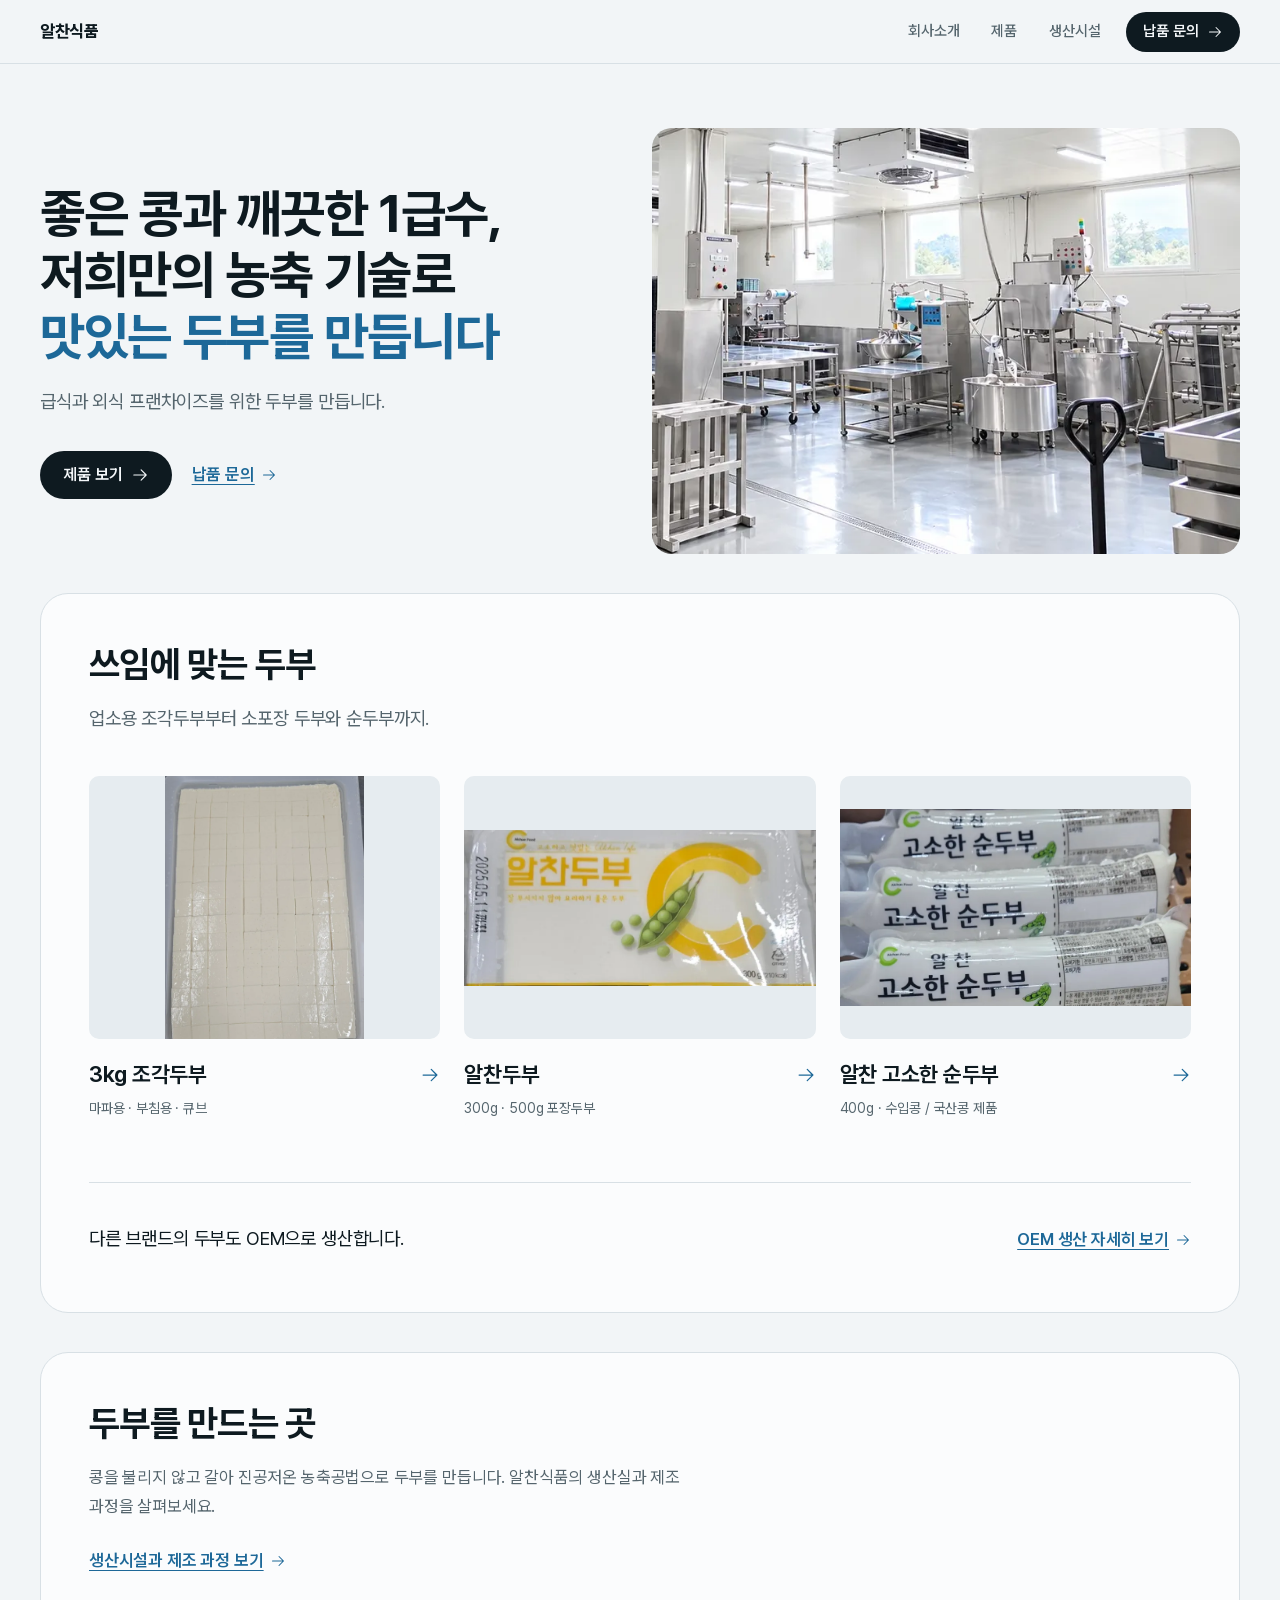
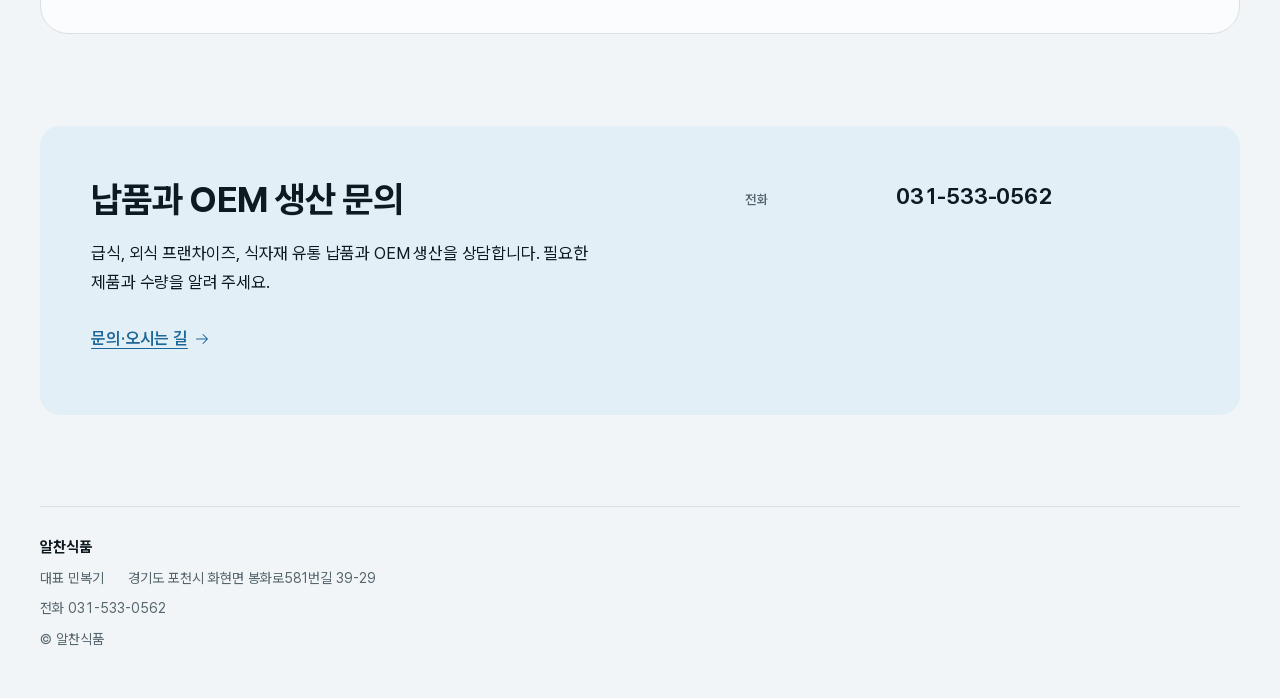
==== commit c39fa9b1: "Refine mobile facility sections and content grouping" ====
--- a/index.html
+++ b/index.html
@@ -53,8 +53,9 @@
   </div>
 </section>
 
-<section class="sec" id="products">
+<section class="section-chapter" id="products">
   <div class="wrap">
+   <div class="chapter-panel">
     <div class="head">
       <h2>쓰임에 맞는 두부</h2>
       <p class="lead">업소용 조각두부부터 소포장 두부와 순두부까지.</p>
@@ -93,11 +94,12 @@
       <a class="link" href="products.html#oem">OEM 생산 자세히 보기<svg class="icon" aria-hidden="true"><use href="#i-arrow-right"/></svg></a>
     </div>
   </div>
+   </div>
 </section>
 
-<section class="sec" id="method">
+<section class="section-chapter" id="method">
   <div class="wrap">
-    <div class="group" id="hygiene">
+    <div class="chapter-panel" id="hygiene">
       <div class="head">
         <h2>두부를 만드는 곳</h2>
         <p class="text">콩을 불리지 않고 갈아 진공저온 농축공법으로 두부를 만듭니다. 알찬식품의 생산실과 제조 과정을 살펴보세요.</p>
--- a/assets/css/site.css
+++ b/assets/css/site.css
@@ -40,7 +40,8 @@
   --strip-h: 156px;
   --stagger: 0px;
 
-  --r-pill: 999px; --r-lg: 20px; --r-sm: 10px; --r-xs: 4px;
+  --r-pill: 999px; --r-chapter: 28px; --r-lg: 20px; --r-sm: 10px; --r-xs: 4px;
+  --chapter-pad: clamp(20px, 4vw, 48px);
 
   --ease-out: cubic-bezier(.16, 1, .3, 1);
   --ease-std: cubic-bezier(.2, 0, 0, 1);
@@ -288,7 +289,7 @@
   .strip:focus-visible { outline-offset: -2px; }
 }
 
-/* ---------- LF-G 문의 패널 (사이트 유일한 면) ---------- */
+/* ---------- LF-G 문의 패널 ---------- */
 .panel { display: grid; gap: 28px; padding: clamp(28px, 4vw, 56px); border-radius: var(--r-lg); background: var(--accent-soft); }
 .panel__text > * + * { margin-top: var(--sp-4); }
 .panel__text .text { color: var(--ink); }
@@ -467,6 +468,60 @@
 .site-footer a { text-decoration: none; }
 @media (hover: hover) { .site-footer a:hover { text-decoration: underline; } }
 
+/* ---------- 제목부터 시작하는 독립된 콘텐츠 영역 ---------- */
+.section-chapter { padding-top: clamp(24px, 3vw, 40px); }
+.chapter-panel { padding: var(--chapter-pad); border: 1px solid var(--line); border-radius: var(--r-chapter); background: var(--surface); }
+.section-nav--pills { gap: var(--sp-2); padding: 0; border-bottom: 0; }
+.section-nav--pills a { justify-content: center; padding: 8px 16px; border: 1px solid var(--line); border-radius: var(--r-pill); background: var(--surface); color: var(--ink); font-size: var(--fs-small); text-decoration: none; }
+@media (hover: hover) { .section-nav--pills a:hover { border-color: var(--accent); color: var(--accent); } }
+.chapter-panel .head + * { margin-top: var(--sp-head); }
+.chapter-panel .head p { max-width: 40em; }
+.facility-room img { width: 100%; }
+.facility-entry { display: grid; gap: var(--sp-8); }
+.facility-entry > .photo { width: 100%; max-width: 420px; }
+.facility-entry > .photo img { width: 100%; }
+.facility-features { display: grid; gap: var(--sp-5); }
+.facility-features > div { display: grid; grid-template-columns: 6em minmax(0, 1fr); gap: var(--sp-4); align-items: baseline; padding-bottom: var(--sp-5); border-bottom: 1px solid var(--line); }
+.facility-features dt { color: var(--muted); font-size: var(--fs-small); }
+.facility-features dd { font-size: var(--fs-h3); font-weight: var(--fw-h3); }
+.facility-visit { margin-top: var(--sp-8); }
+.facility-visit > * + * { margin-top: var(--sp-3); }
+.facility-visit p { color: var(--muted); }
+.chapter-panel .flow__list--grid { gap: var(--sp-4); }
+.chapter-panel .flow__list--grid li { display: grid; grid-template-columns: 2rem minmax(0, 1fr); gap: var(--sp-2) var(--sp-3); padding: var(--sp-5); border: 0; border-radius: var(--r-lg); background: var(--bg); }
+.chapter-panel .flow__number { grid-row: 1 / 3; margin: 2px 0 0; font-size: 1.5rem; }
+.chapter-panel .flow__name, .chapter-panel .flow__desc { grid-column: 2; margin: 0; }
+.asset-slot { max-width: 680px; }
+.asset-slot__frame { display: flex; flex-direction: column; align-items: center; justify-content: center; gap: var(--sp-3); aspect-ratio: 16 / 9; padding: var(--sp-6); border: 1px solid var(--line); border-radius: var(--r-lg); background: var(--bg); text-align: center; }
+.asset-slot__label { font-size: var(--fs-small); font-weight: var(--fw-strong); color: var(--accent); }
+.asset-slot__frame p { max-width: 18em; color: var(--muted); }
+.asset-slot figcaption { margin-top: var(--sp-3); font-size: var(--fs-small); color: var(--muted); }
+.asset-slot[data-photo-slot="tofu-serving"] .asset-slot__frame { aspect-ratio: 16 / 10; }
+.product-card { min-width: 0; padding: var(--sp-5); border-radius: var(--r-lg); background: var(--bg); }
+.product-card__head h3 { margin-top: 0; }
+.product-card__head + .photo { margin-top: var(--sp-5); }
+.product-grid { gap: var(--sp-5); }
+.place-story { min-width: 0; padding: var(--chapter-pad); border: 1px solid var(--line); border-radius: var(--r-chapter); background: var(--surface); }
+.place-story h2 { margin-bottom: var(--sp-6); font-size: var(--fs-h3); }
+.home .section-chapter .product-choice { min-width: 0; }
+.home .chapter-panel .tiles--choices .tile:last-child { border-bottom: 0; }
+.home #method .head + * { margin-top: var(--sp-5); }
+@media (min-width: 48em) {
+  .home .chapter-panel .tiles--choices .tile { border-bottom: 0; }
+  .facility-entry { grid-template-columns: minmax(0, 1fr) minmax(0, 1fr); align-items: center; gap: clamp(32px, 5vw, 80px); }
+  .product-card__head { min-height: 88px; }
+  .chapter-panel .flow__list--grid { grid-template-columns: repeat(2, minmax(0, 1fr)); }
+}
+@media (min-width: 64em) {
+  .facility-entry { grid-template-columns: minmax(0, 420px) minmax(0, 1fr); }
+  .product-grid { grid-template-columns: repeat(3, minmax(0, 1fr)); }
+  .product-grid .photo img { height: auto; aspect-ratio: 4 / 3; }
+}
+@media (max-width: 47.99em) {
+  .chapter-panel .nowrap { white-space: normal; }
+  .chapter-panel .cuts__row { gap: var(--sp-1); }
+}
+
 /* ---------- 움직임 (동작 줄이기 설정이 없을 때만) ---------- */
 @media (prefers-reduced-motion: no-preference) {
   html { scroll-behavior: smooth; }
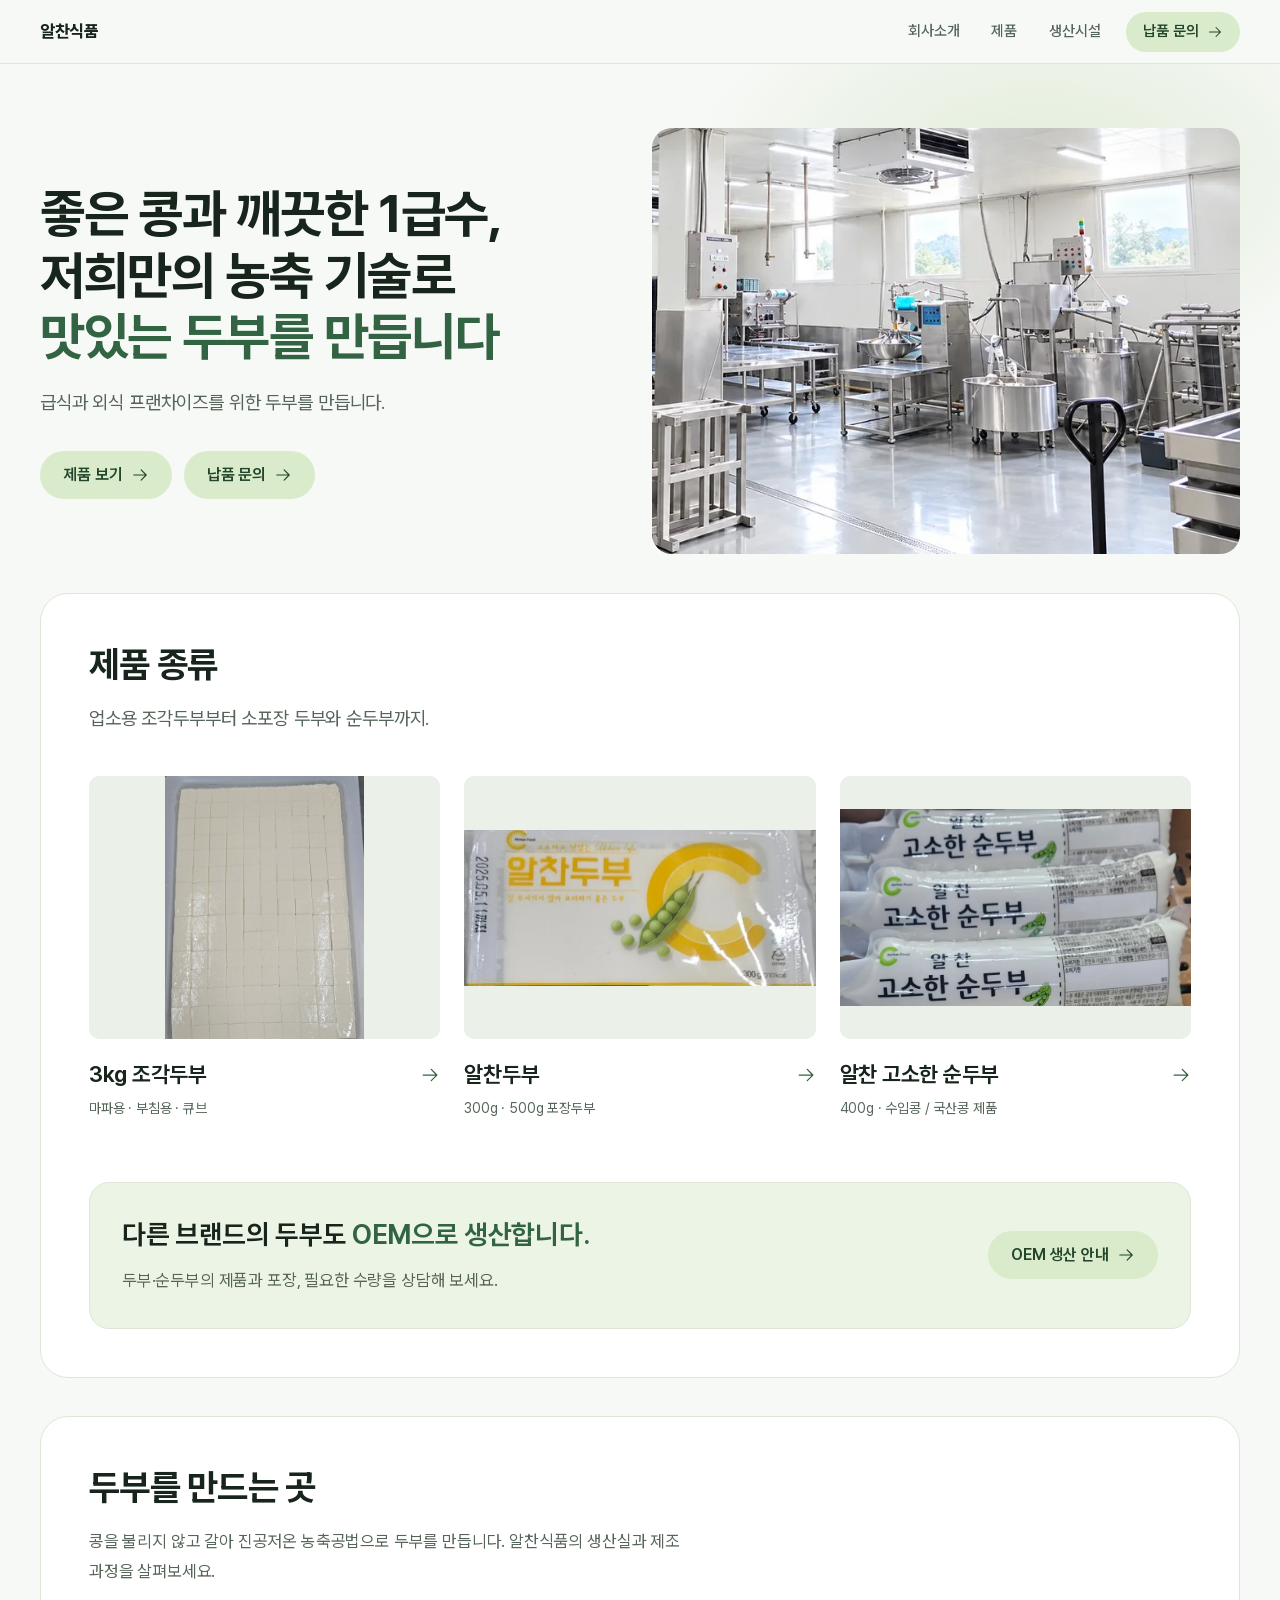
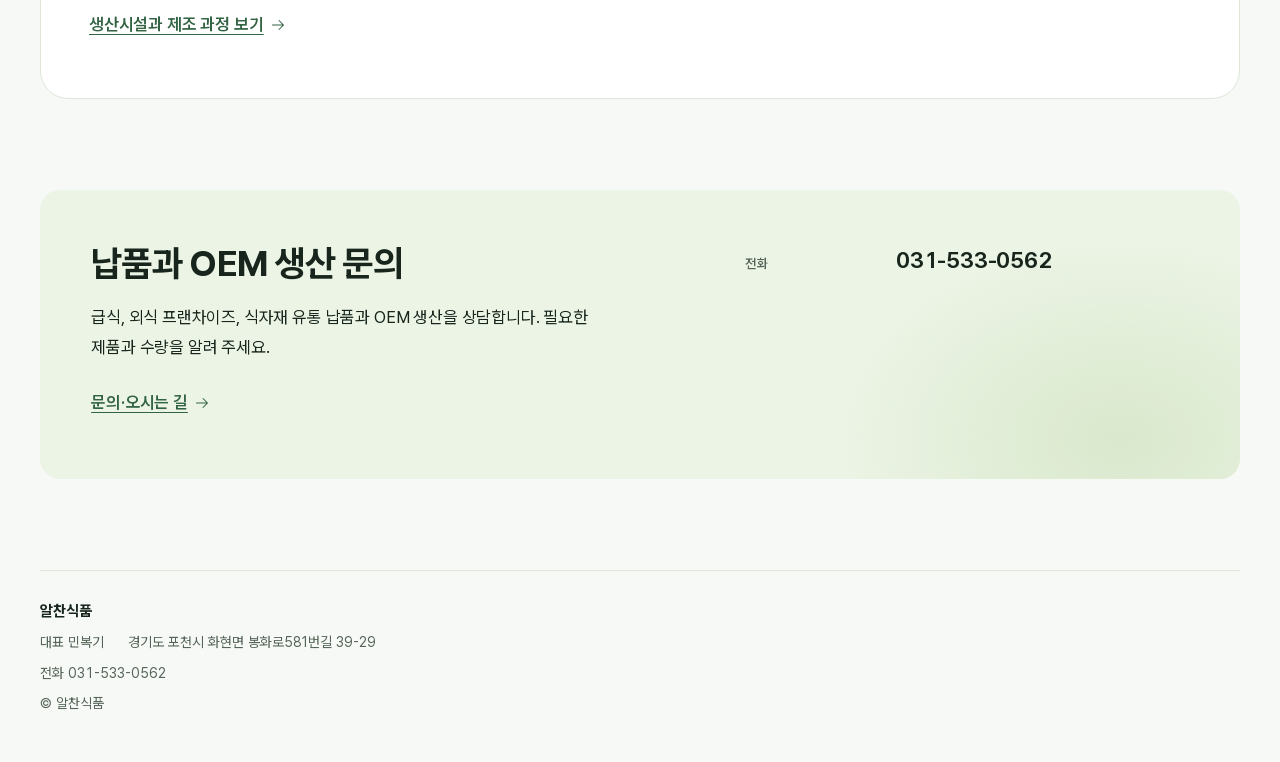
==== commit 1eaec004: "Apply soft green theme and stage-by-stage photo slots" ====
--- a/index.html
+++ b/index.html
@@ -7,8 +7,8 @@
 <title>알찬식품 | 1급수 지하수로 만드는 두부</title>
 <meta name="description" content="경기도 포천의 두부 제조사 알찬식품입니다. 1급수 지하수로 급식과 외식 프랜차이즈용 두부를 만들고, OEM 생산을 합니다.">
 <meta name="color-scheme" content="light dark">
-<meta name="theme-color" content="#F2F5F7" media="(prefers-color-scheme: light)">
-<meta name="theme-color" content="#0D1519" media="(prefers-color-scheme: dark)">
+<meta name="theme-color" content="#F7F9F6" media="(prefers-color-scheme: light)">
+<meta name="theme-color" content="#101811" media="(prefers-color-scheme: dark)">
 <meta property="og:type" content="website">
 <meta property="og:locale" content="ko_KR">
 <meta property="og:site_name" content="알찬식품">
@@ -46,7 +46,7 @@
       <p class="lead">급식과 외식 프랜차이즈를 위한 두부를 만듭니다.</p>
       <div class="actions">
         <a class="btn" href="products.html">제품 보기<svg class="icon" aria-hidden="true"><use href="#i-arrow-right"/></svg></a>
-        <a class="link" href="contact.html">납품 문의<svg class="icon" aria-hidden="true"><use href="#i-arrow-right"/></svg></a>
+        <a class="btn" href="contact.html">납품 문의<svg class="icon" aria-hidden="true"><use href="#i-arrow-right"/></svg></a>
       </div>
     </div>
     <figure class="photo hero__media"><img src="assets/img/hero-production-room.webp" srcset="assets/img/hero-production-room-720.webp 720w, assets/img/hero-production-room.webp 888w" sizes="(min-width: 64em) 608px, (min-width: 48em) 640px, calc(100vw - 32px)" width="888" height="644" alt="스테인리스 설비가 놓인 알찬식품 두부 생산실" fetchpriority="high"></figure>
@@ -57,7 +57,7 @@
   <div class="wrap">
    <div class="chapter-panel">
     <div class="head">
-      <h2>쓰임에 맞는 두부</h2>
+      <h2>제품 종류</h2>
       <p class="lead">업소용 조각두부부터 소포장 두부와 순두부까지.</p>
     </div>
     <div class="tiles tiles--choices">
@@ -89,9 +89,12 @@
         </a>
       </article>
     </div>
-    <div class="cta-row gap-top" id="fields">
-      <p>다른 브랜드의 두부도 OEM으로 생산합니다.</p>
-      <a class="link" href="products.html#oem">OEM 생산 자세히 보기<svg class="icon" aria-hidden="true"><use href="#i-arrow-right"/></svg></a>
+    <div class="oem-band gap-top" id="fields">
+      <div class="oem-band__copy">
+        <h3>다른 브랜드의 두부도 <span>OEM으로 생산합니다.</span></h3>
+        <p>두부·순두부의 제품과 포장, 필요한 수량을 상담해 보세요.</p>
+      </div>
+      <a class="btn" href="products.html#oem">OEM 생산 안내<svg class="icon" aria-hidden="true"><use href="#i-arrow-right"/></svg></a>
     </div>
   </div>
    </div>
--- a/assets/css/site.css
+++ b/assets/css/site.css
@@ -2,15 +2,16 @@
    색 값은 이 토큰 블록에만 있다. 움직임 선언은 파일 맨 끝 prefers-reduced-motion 블록에만 있다. */
 :root {
   color-scheme: light dark;
-  --bg: #F2F5F7; --surface: #FBFCFD; --sunken: #E6ECF0;
-  --ink: #0E1A20; --muted: #55656D;
-  --line: #D8E0E5; --line-strong: #77878F;
-  --accent: #1D6898; --accent-soft: #E2EFF7;
-  --pill-bg: rgb(14 26 32 / .07);
-  --btn: #0E1A20; --btn-hover: #22333C; --btn-ink: #F4F7F9;
-  --focus: #1D6898;
+  --bg: #F7F9F6; --surface: #FFFFFF; --sunken: #EBF0E8;
+  --ink: #17251C; --muted: #566559;
+  --line: #DDE6D8; --line-strong: #788B70;
+  --accent: #326342; --accent-soft: #ECF4E5;
+  --pill-bg: #E4EEDB;
+  --btn: #D9EBCB; --btn-hover: #CBDFB8; --btn-ink: #22452C;
+  --focus: #326342;
+  --ambient: rgb(170 204 142 / .28); --ambient-clear: rgb(170 204 142 / 0);
   --photo-filter: none;
-  --sh-menu: 0 16px 32px -16px rgb(14 26 32 / .18);
+  --sh-menu: 0 16px 32px -16px rgb(23 37 28 / .16);
 
   --font: "Pretendard Variable", Pretendard, -apple-system, BlinkMacSystemFont, system-ui, "Apple SD Gothic Neo", "Noto Sans KR", "Malgun Gothic", sans-serif;
   --fs-display: clamp(2.25rem, 1.5rem + 2.2vw, 3.5rem);
@@ -53,13 +54,14 @@
 @media (min-width: 64em) { :root { --strip-h: 192px; --stagger: 120px; } }
 @media (prefers-color-scheme: dark) {
   :root {
-    --bg: #0D1519; --surface: #131D22; --sunken: #18242A;
-    --ink: #E4ECEF; --muted: #97A8B0;
-    --line: #253238; --line-strong: #62747E;
-    --accent: #72B6E0; --accent-soft: #15313F;
-    --pill-bg: rgb(228 236 239 / .08);
-    --btn: #E4ECEF; --btn-hover: #F3F7F9; --btn-ink: #0D1519;
-    --focus: #72B6E0;
+    --bg: #101811; --surface: #172019; --sunken: #1D2B1E;
+    --ink: #ECF2E8; --muted: #A6B4A2;
+    --line: #2C3A2C; --line-strong: #72866B;
+    --accent: #B6D89D; --accent-soft: #233421;
+    --pill-bg: #2D4027;
+    --btn: #C5DDB0; --btn-hover: #D6E8C7; --btn-ink: #1B351F;
+    --focus: #B6D89D;
+    --ambient: rgb(89 122 66 / .22); --ambient-clear: rgb(89 122 66 / 0);
     --photo-filter: brightness(.92);
     --sh-menu: 0 16px 32px -16px rgb(0 0 0 / .6);
   }
@@ -472,7 +474,7 @@
 .section-chapter { padding-top: clamp(24px, 3vw, 40px); }
 .chapter-panel { padding: var(--chapter-pad); border: 1px solid var(--line); border-radius: var(--r-chapter); background: var(--surface); }
 .section-nav--pills { gap: var(--sp-2); padding: 0; border-bottom: 0; }
-.section-nav--pills a { justify-content: center; padding: 8px 16px; border: 1px solid var(--line); border-radius: var(--r-pill); background: var(--surface); color: var(--ink); font-size: var(--fs-small); text-decoration: none; }
+.section-nav--pills a { justify-content: center; padding: 8px 16px; border: 1px solid var(--line); border-radius: var(--r-pill); background: var(--accent-soft); color: var(--accent); font-size: var(--fs-small); text-decoration: none; }
 @media (hover: hover) { .section-nav--pills a:hover { border-color: var(--accent); color: var(--accent); } }
 .chapter-panel .head + * { margin-top: var(--sp-head); }
 .chapter-panel .head p { max-width: 40em; }
@@ -522,6 +524,25 @@
   .chapter-panel .cuts__row { gap: var(--sp-1); }
 }
 
+/* ---------- 그린 포인트와 콘텐츠 강조 ---------- */
+.hero__text .actions { gap: var(--sp-3); }
+.oem-band { display: grid; align-items: center; gap: var(--sp-6); padding: clamp(20px, 3vw, 32px); border: 1px solid var(--line); border-radius: var(--r-lg); background: var(--accent-soft); }
+.oem-band h3 { max-width: 22em; font-size: clamp(1.375rem, 1.1rem + .75vw, 1.75rem); line-height: 1.45; }
+.oem-band h3 span { color: var(--accent); }
+.oem-band__copy p { margin-top: var(--sp-3); max-width: 34em; color: var(--muted); }
+.oem-band .btn { justify-self: start; }
+.product-card__head h3 { display: grid; grid-template-columns: 1.2em minmax(0, 1fr); align-items: baseline; gap: var(--sp-2); }
+.product-number { color: var(--accent); font-size: 1.15em; line-height: 1; }
+.chapter-panel .flow__list--grid .process-photo { grid-column: 1 / -1; margin-top: var(--sp-3); width: 100%; }
+.process-photo .asset-slot__frame { padding: var(--sp-4); background: var(--surface); }
+.process-photo figcaption { font-size: var(--fs-small); }
+.hero, .page-head, .panel { position: relative; isolation: isolate; overflow: clip; }
+.hero::before, .page-head::before, .panel::before { content: ""; position: absolute; z-index: -1; pointer-events: none; width: min(90vw, 720px); height: 420px; top: -100px; right: -120px; background: radial-gradient(ellipse, var(--ambient), var(--ambient-clear) 70%); }
+.page-head::before { width: min(70vw, 600px); height: 320px; top: -120px; right: -60px; }
+.panel::before { width: 560px; height: 400px; top: auto; bottom: -160px; right: -160px; }
+@media (min-width: 64em) { .oem-band { grid-template-columns: minmax(0, 1fr) auto; } }
+@media (max-width: 22.49em) { .hero__text .btn { padding-inline: var(--sp-4); } }
+
 /* ---------- 움직임 (동작 줄이기 설정이 없을 때만) ---------- */
 @media (prefers-reduced-motion: no-preference) {
   html { scroll-behavior: smooth; }
@@ -530,6 +551,8 @@
   }
   .btn:active { transform: scale(.98); }
   .site-nav.is-open { animation: menu-in var(--d-menu) var(--ease-out); }
+  .hero::before, .page-head::before, .panel::before { animation: green-arrive 4.8s var(--ease-out) 1 both; }
+  @keyframes green-arrive { from { opacity: .35; transform: translate3d(16px, 12px, 0) scale(.96); } to { opacity: 1; transform: translate3d(0, 0, 0) scale(1); } }
   @keyframes menu-in { from { opacity: 0; transform: translateY(-8px); } }
 }
 @media (prefers-reduced-motion: no-preference) and (min-width: 48em) {
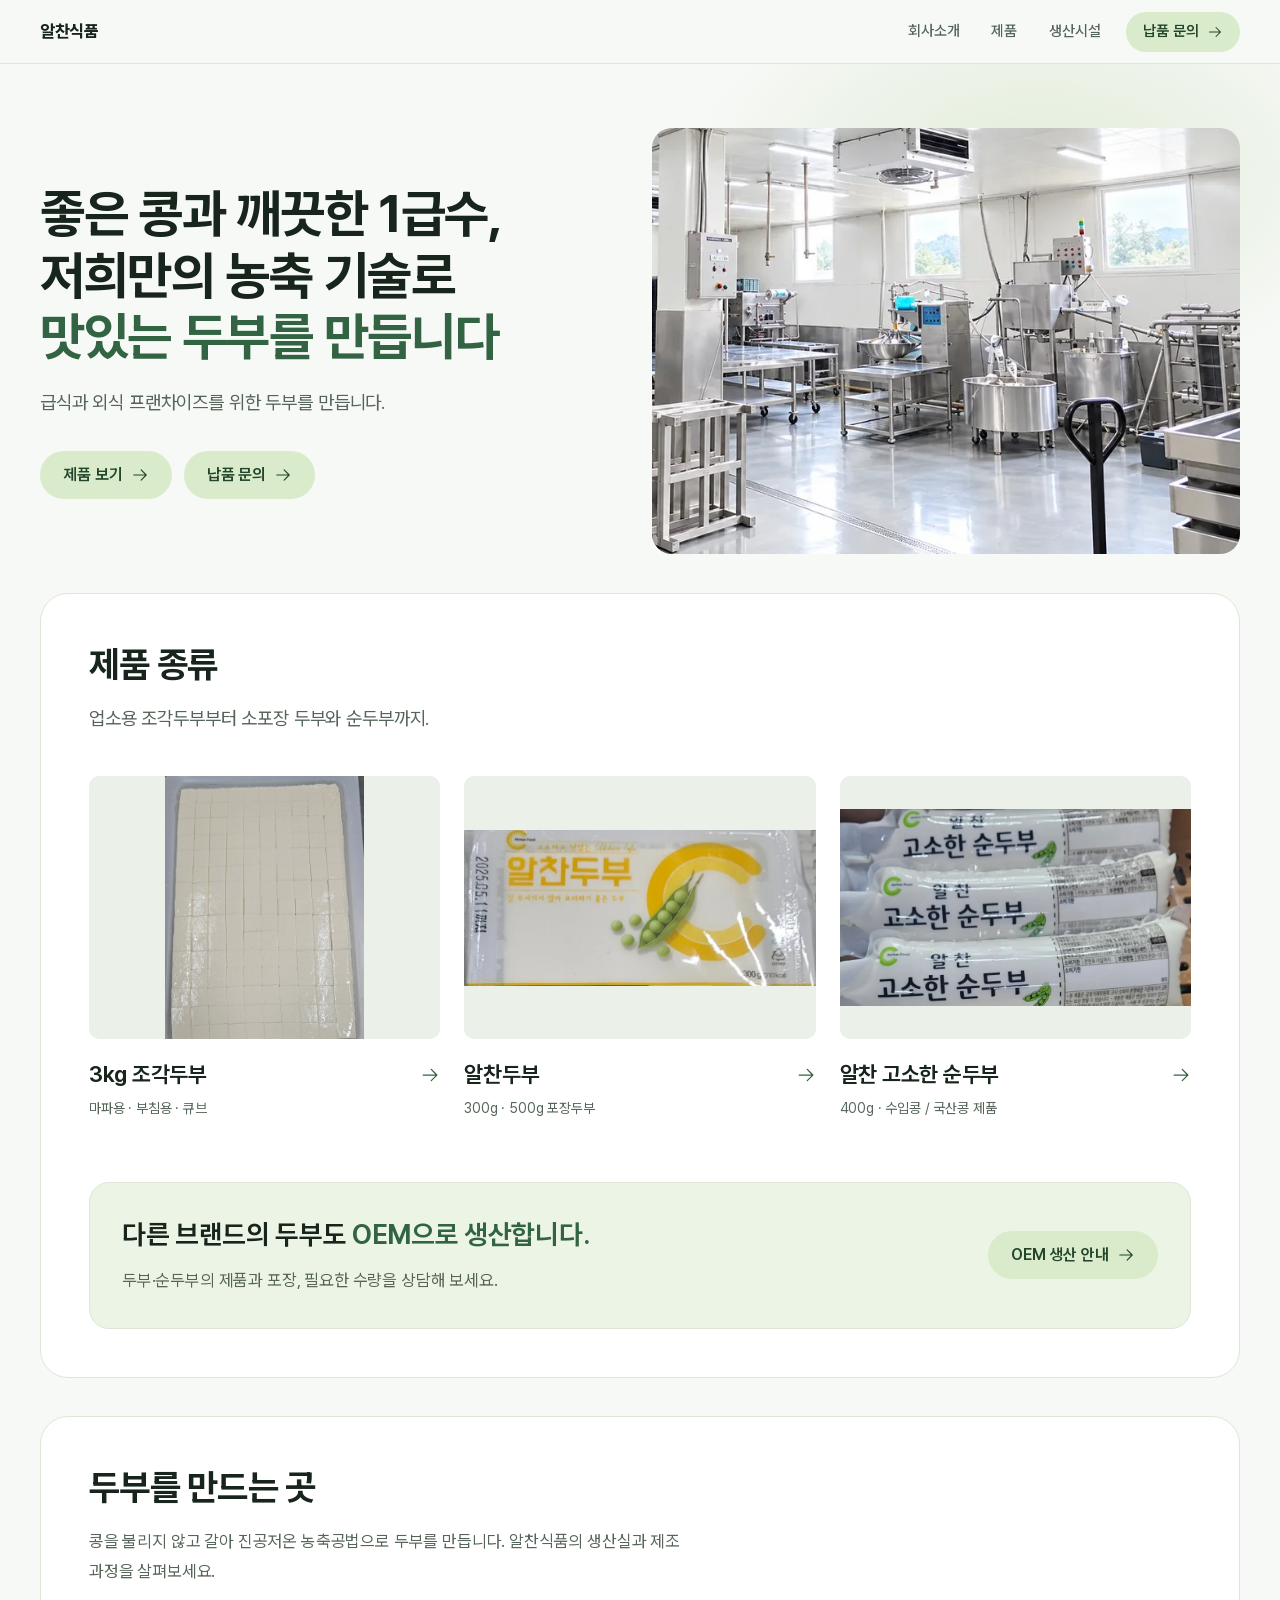
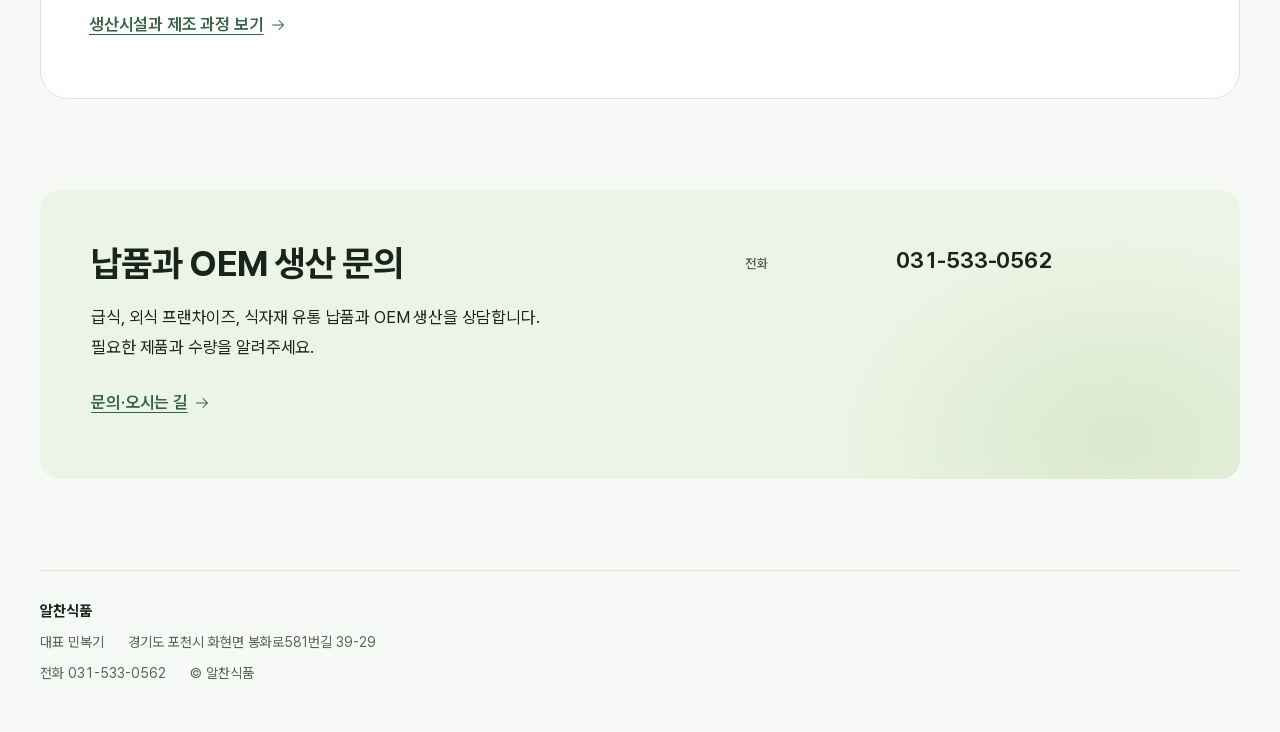
==== commit 83978128: "Polish page copy and simplify contact footer" ====
--- a/index.html
+++ b/index.html
@@ -117,7 +117,7 @@
     <div class="panel">
       <div class="panel__text">
         <h2>납품과 OEM 생산 문의</h2>
-        <p class="text">급식, 외식 프랜차이즈, 식자재 유통 납품과 OEM 생산을 상담합니다. 필요한 제품과 수량을 알려 주세요.</p>
+        <p class="text">급식, 외식 프랜차이즈, 식자재 유통 납품과 OEM 생산을 상담합니다. <span class="inquiry-note">필요한 제품과 수량을 알려주세요.</span></p>
       </div>
       <dl class="facts panel__contact">
         <div><dt>전화</dt><dd><a class="tel num" href="tel:031-533-0562">031-533-0562</a></dd></div>
@@ -132,8 +132,7 @@
     <div class="site-footer__inner">
       <p class="site-footer__name">알찬식품</p>
       <p class="site-footer__row"><span>대표 민복기</span> <span>경기도 포천시 화현면 <span class="nowrap">봉화로581번길 39-29</span></span></p>
-      <p class="site-footer__row num"><span>전화 <a href="tel:031-533-0562">031-533-0562</a></span></p>
-      <p class="site-footer__copy">© 알찬식품</p>
+      <p class="site-footer__row num"><span>전화 <a href="tel:031-533-0562">031-533-0562</a></span><span class="site-footer__copy">© 알찬식품</span></p>
     </div>
   </div>
 </footer>
--- a/assets/css/site.css
+++ b/assets/css/site.css
@@ -295,6 +295,8 @@
 .panel { display: grid; gap: 28px; padding: clamp(28px, 4vw, 56px); border-radius: var(--r-lg); background: var(--accent-soft); }
 .panel__text > * + * { margin-top: var(--sp-4); }
 .panel__text .text { color: var(--ink); }
+.inquiry-note { display: block; }
+@media (min-width: 48em) { .inquiry-note { white-space: nowrap; } }
 .panel__link { justify-self: start; }
 @media (min-width: 64em) {
   .panel { grid-template-columns: repeat(12, minmax(0, 1fr)); column-gap: var(--gap-grid); row-gap: var(--sp-4); align-items: start; }
@@ -498,7 +500,6 @@
 .asset-slot__label { font-size: var(--fs-small); font-weight: var(--fw-strong); color: var(--accent); }
 .asset-slot__frame p { max-width: 18em; color: var(--muted); }
 .asset-slot figcaption { margin-top: var(--sp-3); font-size: var(--fs-small); color: var(--muted); }
-.asset-slot[data-photo-slot="tofu-serving"] .asset-slot__frame { aspect-ratio: 16 / 10; }
 .product-card { min-width: 0; padding: var(--sp-5); border-radius: var(--r-lg); background: var(--bg); }
 .product-card__head h3 { margin-top: 0; }
 .product-card__head + .photo { margin-top: var(--sp-5); }
@@ -521,7 +522,12 @@
 }
 @media (max-width: 47.99em) {
   .chapter-panel .nowrap { white-space: normal; }
-  .chapter-panel .cuts__row { gap: var(--sp-1); }
+  .chapter-panel .cuts__list { grid-template-columns: repeat(3, minmax(0, 1fr)); gap: 0; }
+  .chapter-panel .cuts__row { min-width: 0; grid-template-rows: 2.8em auto auto; align-content: start; gap: var(--sp-2); padding-inline: var(--sp-1); text-align: center; font-size: var(--fs-small); }
+  .chapter-panel .cuts__row + .cuts__row { border-inline-start: 1px solid var(--line); }
+  .chapter-panel .cuts__row dt { align-self: center; font-size: var(--fs-small); line-height: 1.4; }
+  .chapter-panel .cuts__row dd:first-of-type { font-size: .9375rem; line-height: 1.5; }
+  .chapter-panel .cuts__row dd + dd { font-size: var(--fs-label); line-height: 1.5; }
 }
 
 /* ---------- 그린 포인트와 콘텐츠 강조 ---------- */
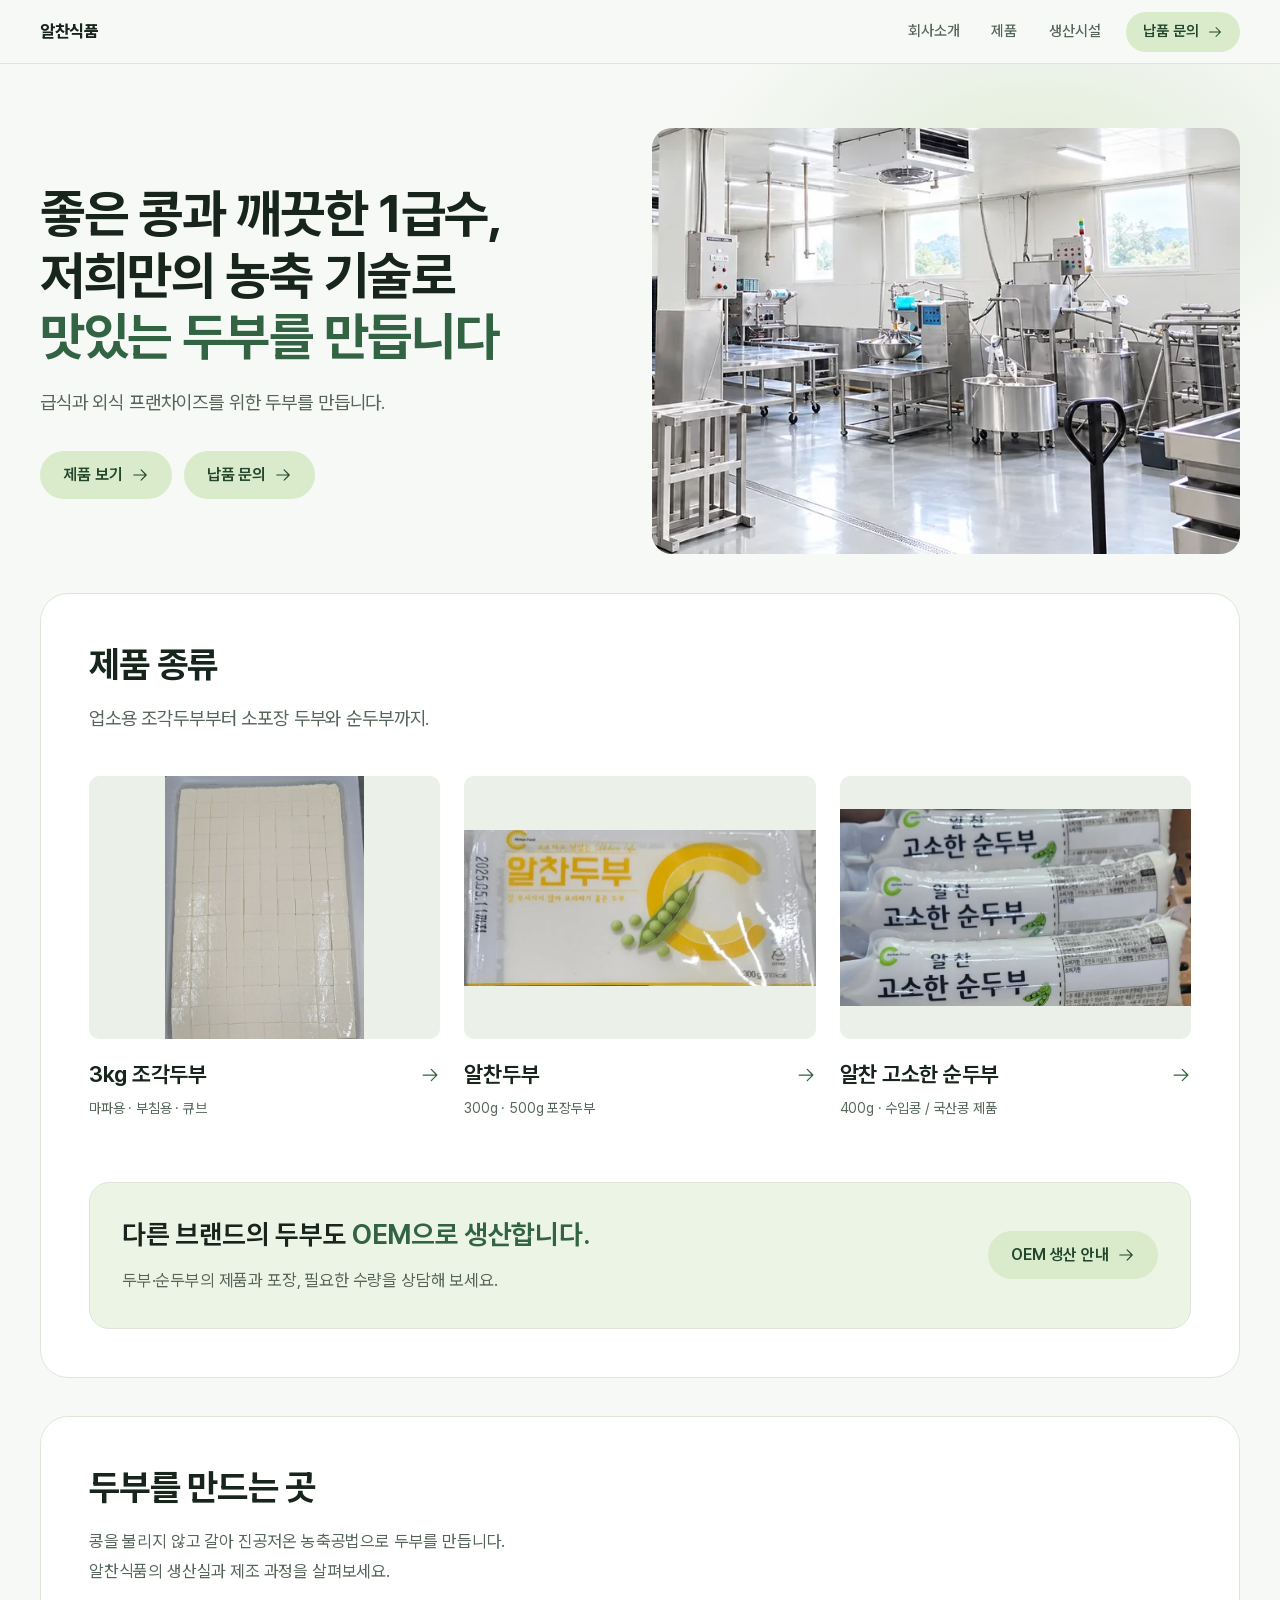
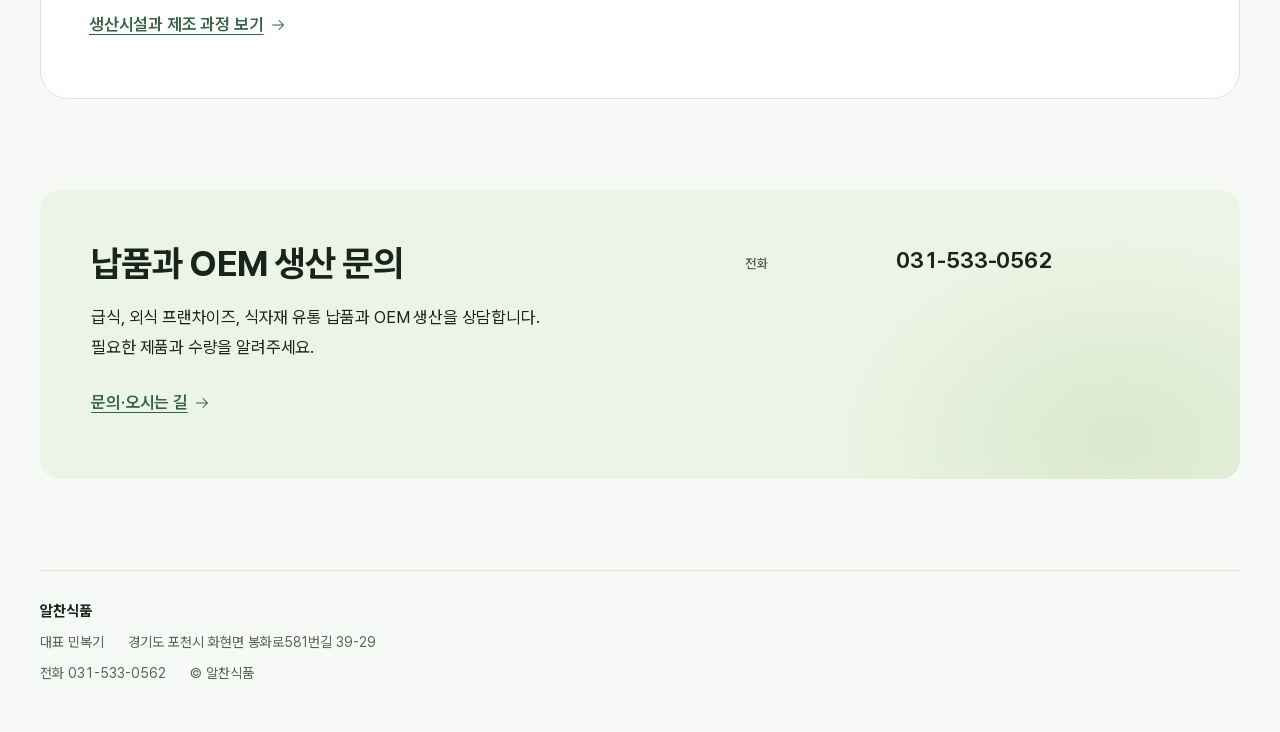
==== commit c50a5f5c: "Refine desktop and mobile text wrapping" ====
--- a/index.html
+++ b/index.html
@@ -105,7 +105,7 @@
     <div class="chapter-panel" id="hygiene">
       <div class="head">
         <h2>두부를 만드는 곳</h2>
-        <p class="text">콩을 불리지 않고 갈아 진공저온 농축공법으로 두부를 만듭니다. 알찬식품의 생산실과 제조 과정을 살펴보세요.</p>
+        <p class="text">콩을 불리지 않고 갈아 진공저온 농축공법으로 두부를 만듭니다. <span class="sentence">알찬식품의 생산실과 제조 과정을 살펴보세요.</span></p>
         <a class="link" href="facility.html">생산시설과 제조 과정 보기<svg class="icon" aria-hidden="true"><use href="#i-arrow-right"/></svg></a>
       </div>
     </div>
--- a/assets/css/site.css
+++ b/assets/css/site.css
@@ -113,6 +113,8 @@
 .lead { font-size: var(--fs-lead); line-height: var(--lh-lead); letter-spacing: var(--tr-lead); color: var(--muted); max-width: var(--measure-lead); }
 .text { max-width: var(--measure-body); color: var(--muted); }
 .text + .text { margin-top: var(--sp-3); }
+.sentence { display: block; }
+.phrase { display: inline-block; }
 
 /* 섹션: 윗간격만 가진다 */
 .sec { padding-top: var(--sp-section); }
@@ -316,7 +318,7 @@
 }
 .panel .facts { padding-top: 0; border-top: 0; }
 @media (max-width: 47.99em) {
-  .facts--inline > div { display: grid; grid-template-columns: 7.5em minmax(0, 1fr); column-gap: var(--sp-4); align-items: baseline; }
+  .facts--inline > div { display: grid; grid-template-columns: 5.5em minmax(0, 1fr); column-gap: var(--sp-4); align-items: baseline; }
   .facts--inline dd { margin-top: 0; }
 }
 .facts dd a, .contact-list dd a, .site-footer a { display: inline-block; padding-block: 12px; margin-block: -12px; }
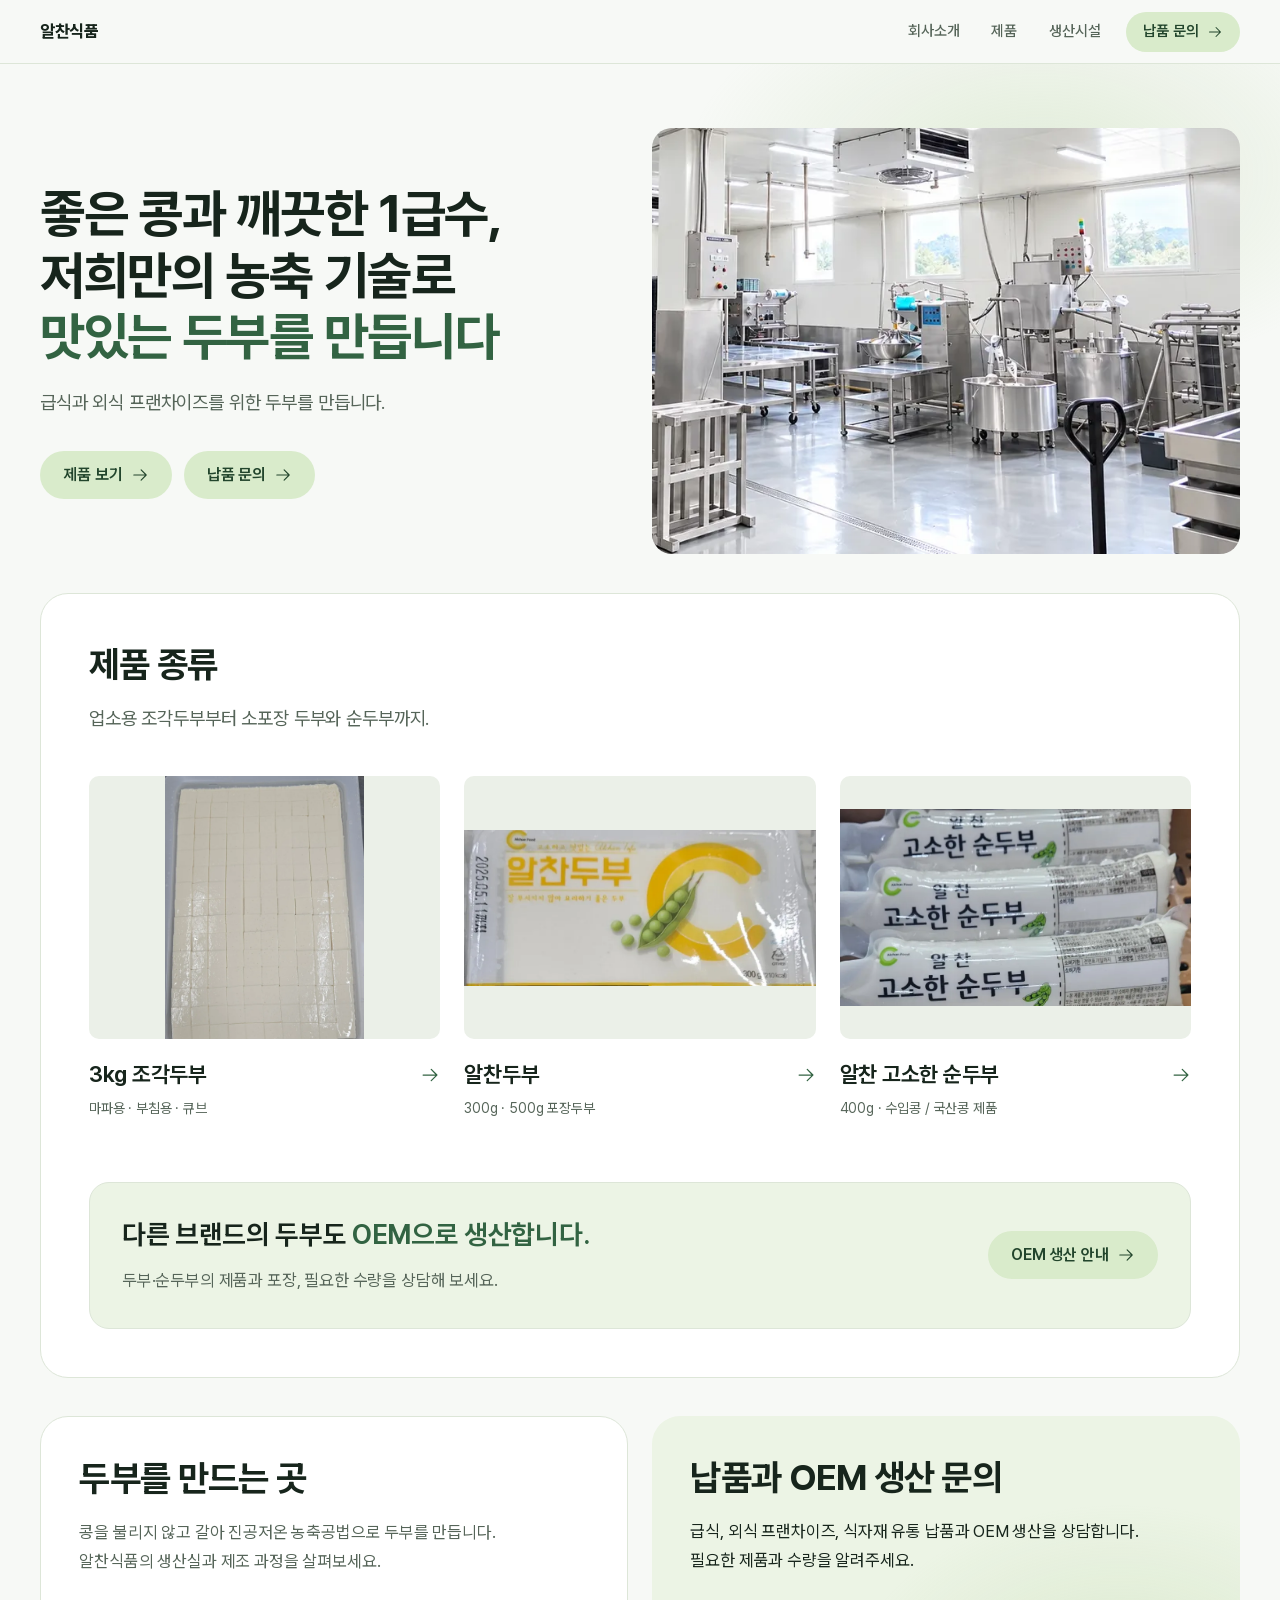
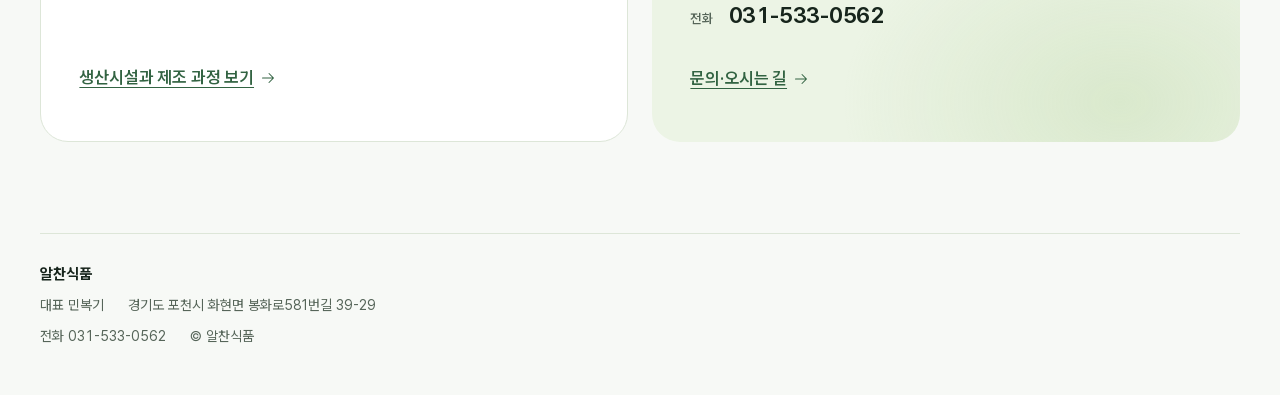
==== commit 29d447bd: "Display home production and inquiry panels side by side" ====
--- a/index.html
+++ b/index.html
@@ -100,8 +100,8 @@
    </div>
 </section>
 
-<section class="section-chapter" id="method">
-  <div class="wrap">
+<div class="wrap home-summary">
+  <section class="section-chapter" id="method">
     <div class="chapter-panel" id="hygiene">
       <div class="head">
         <h2>두부를 만드는 곳</h2>
@@ -109,11 +109,9 @@
         <a class="link" href="facility.html">생산시설과 제조 과정 보기<svg class="icon" aria-hidden="true"><use href="#i-arrow-right"/></svg></a>
       </div>
     </div>
-  </div>
-</section>
+  </section>
 
-<section class="sec" id="inquiry">
-  <div class="wrap">
+  <section class="sec" id="inquiry">
     <div class="panel">
       <div class="panel__text">
         <h2>납품과 OEM 생산 문의</h2>
@@ -124,8 +122,8 @@
       </dl>
       <a class="link panel__link" href="contact.html">문의·오시는 길<svg class="icon" aria-hidden="true"><use href="#i-arrow-right"/></svg></a>
     </div>
-  </div>
-</section>
+  </section>
+</div>
 </main>
 <footer class="site-footer">
   <div class="wrap">
--- a/assets/css/site.css
+++ b/assets/css/site.css
@@ -518,6 +518,15 @@
   .chapter-panel .flow__list--grid { grid-template-columns: repeat(2, minmax(0, 1fr)); }
 }
 @media (min-width: 64em) {
+  .home-summary { display: grid; grid-template-columns: repeat(2, minmax(0, 1fr)); gap: var(--gap-grid); padding-top: clamp(24px, 3vw, 40px); }
+  .home-summary > section { min-width: 0; padding-top: 0; }
+  .home-summary .chapter-panel, .home-summary .panel { height: 100%; padding: clamp(28px, 3vw, 40px); border-radius: var(--r-chapter); }
+  .home-summary .head, .home-summary .panel { display: flex; flex-direction: column; align-items: flex-start; }
+  .home-summary .head { height: 100%; }
+  .home-summary .panel { gap: var(--sp-5); }
+  .home-summary .head > .link, .home-summary .panel__link { margin-top: auto; }
+  .home-summary .head > .link { padding-top: var(--sp-5); }
+  .home-summary .panel__contact > div { grid-template-columns: auto minmax(0, 1fr); gap: var(--sp-4); }
   .facility-entry { grid-template-columns: minmax(0, 420px) minmax(0, 1fr); }
   .product-grid { grid-template-columns: repeat(3, minmax(0, 1fr)); }
   .product-grid .photo img { height: auto; aspect-ratio: 4 / 3; }
